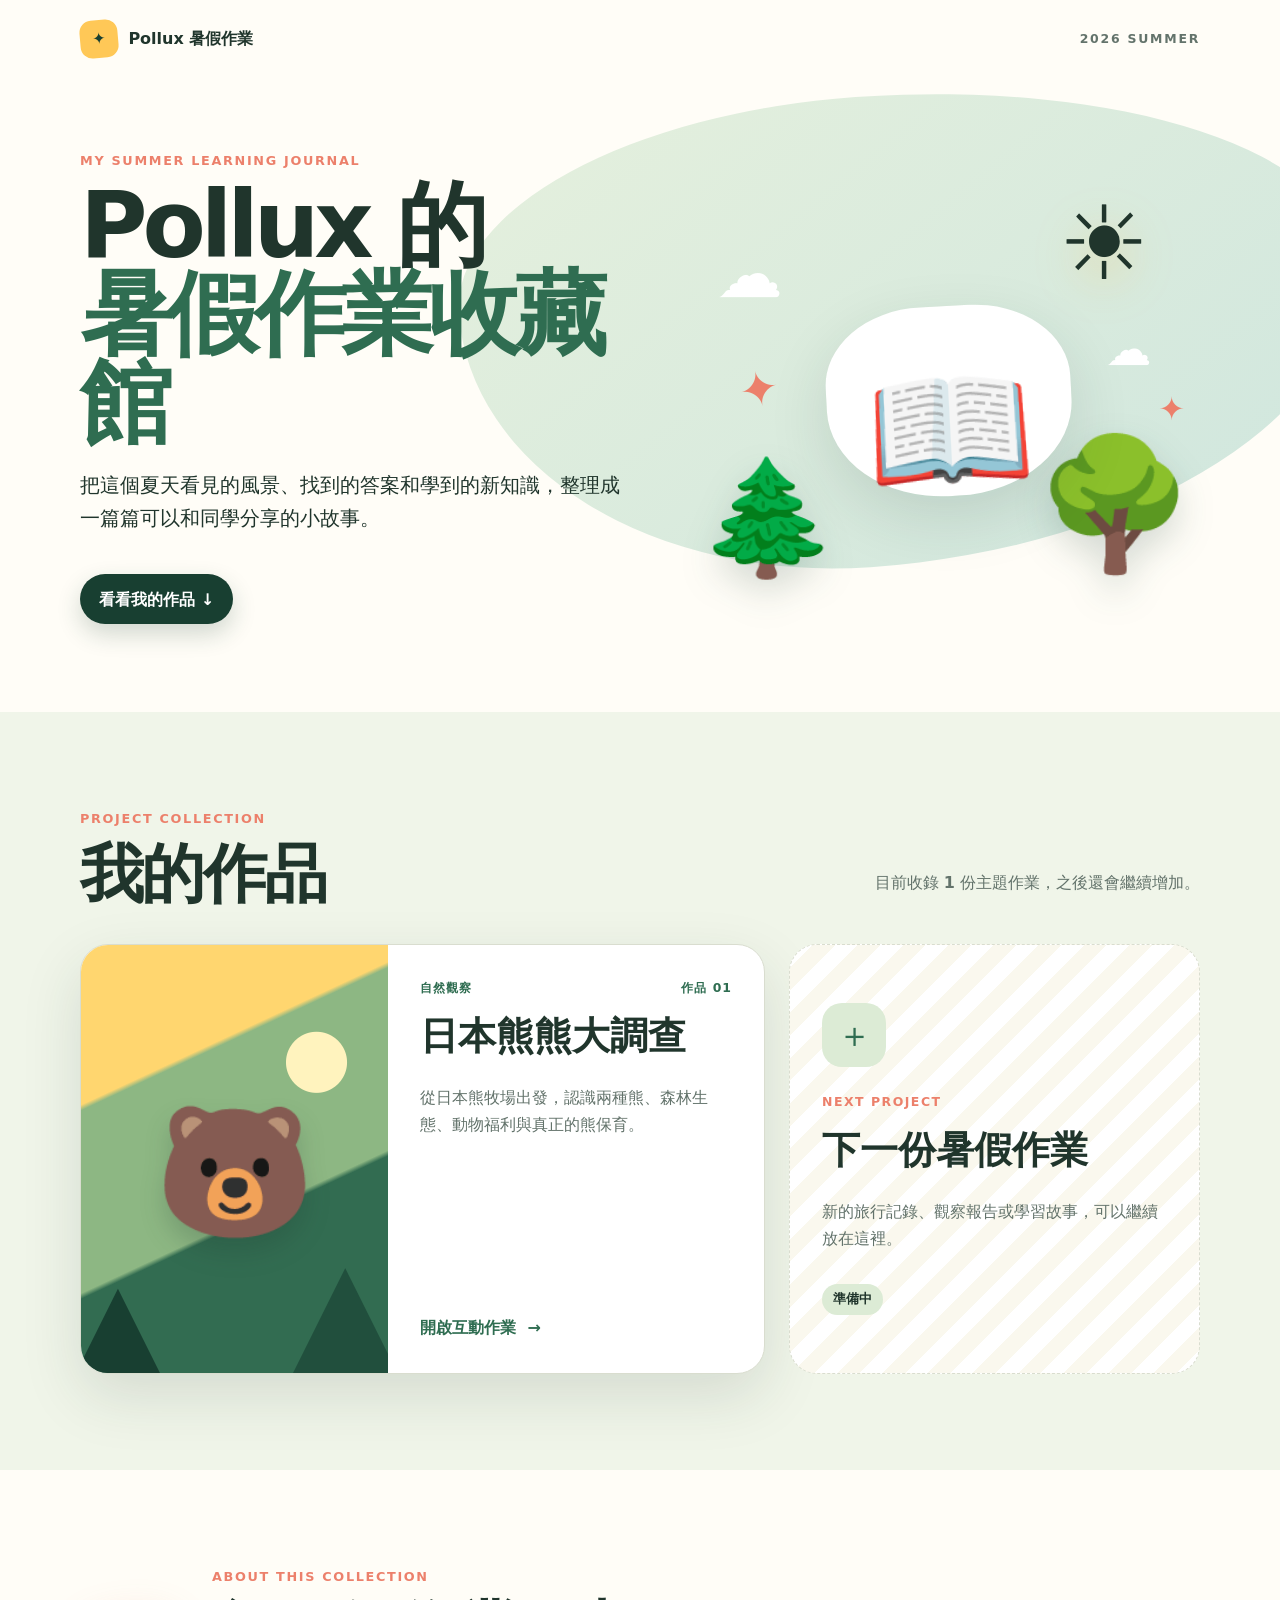
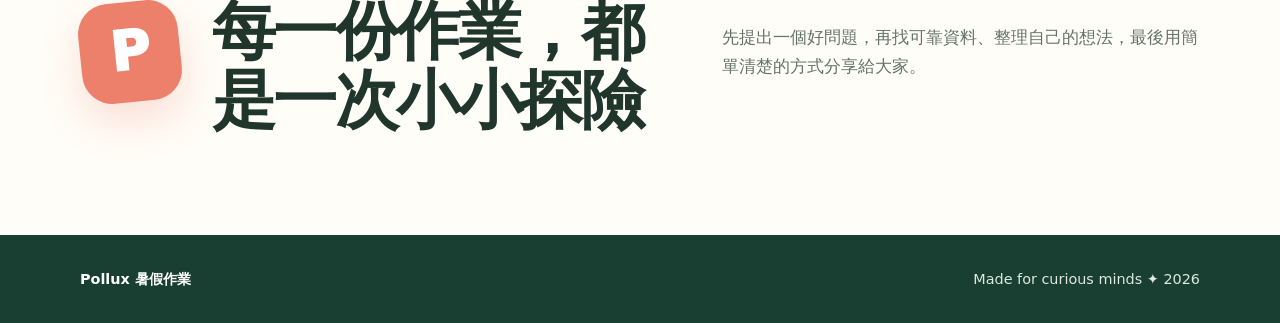
==== index.html @ 6d0c936e "Create Pollux summer homework homepage" ====
<!doctype html>
<html lang="zh-Hant">
<head>
  <meta charset="utf-8">
  <meta name="viewport" content="width=device-width, initial-scale=1">
  <meta name="description" content="Pollux 的暑假作業收藏館，整理旅行、自然觀察與學習成果。">
  <title>Pollux 暑假作業</title>
  <link rel="stylesheet" href="home.css">
</head>
<body>
  <a class="skip-link" href="#works">跳到作品列表</a>
  <header class="site-header">
    <a class="logo" href="index.html" aria-label="Pollux 暑假作業主頁">
      <span class="logo-star" aria-hidden="true">✦</span>
      <span>Pollux 暑假作業</span>
    </a>
    <span class="school-year">2026 SUMMER</span>
  </header>

  <main>
    <section class="hero" aria-labelledby="page-title">
      <div class="hero-copy">
        <p class="eyebrow">MY SUMMER LEARNING JOURNAL</p>
        <h1 id="page-title">Pollux 的<br><span>暑假作業收藏館</span></h1>
        <p class="intro">把這個夏天看見的風景、找到的答案和學到的新知識，整理成一篇篇可以和同學分享的小故事。</p>
        <a class="primary-button" href="#works">看看我的作品 ↓</a>
      </div>
      <div class="summer-scene" role="img" aria-label="書本、星星、森林和太陽組成的暑假學習插畫">
        <span class="scene-sun" aria-hidden="true">☀️</span>
        <span class="scene-cloud cloud-a" aria-hidden="true">☁️</span>
        <span class="scene-cloud cloud-b" aria-hidden="true">☁️</span>
        <span class="scene-tree tree-a" aria-hidden="true">🌲</span>
        <span class="scene-tree tree-b" aria-hidden="true">🌳</span>
        <div class="book" aria-hidden="true"><span>📖</span></div>
        <span class="spark spark-a" aria-hidden="true">✦</span>
        <span class="spark spark-b" aria-hidden="true">✦</span>
      </div>
    </section>

    <section class="works" id="works" aria-labelledby="works-title">
      <div class="section-heading">
        <div>
          <p class="eyebrow">PROJECT COLLECTION</p>
          <h2 id="works-title">我的作品</h2>
        </div>
        <p>目前收錄 <strong>1</strong> 份主題作業，之後還會繼續增加。</p>
      </div>

      <div class="project-grid">
        <a class="project-card bear-card" href="bear-farm.html">
          <div class="card-visual" aria-hidden="true">
            <span class="mini-sun">●</span><span class="mini-tree one">▲</span><span class="mini-tree two">▲</span><span class="mini-bear">🐻</span>
          </div>
          <div class="card-content">
            <div class="card-meta"><span>自然觀察</span><span>作品 01</span></div>
            <h3>日本熊熊大調查</h3>
            <p>從日本熊牧場出發，認識兩種熊、森林生態、動物福利與真正的熊保育。</p>
            <span class="card-link">開啟互動作業 <b aria-hidden="true">→</b></span>
          </div>
        </a>

        <article class="project-card coming-card" aria-label="下一份暑假作業，準備中">
          <div class="coming-icon" aria-hidden="true">＋</div>
          <p class="coming-label">NEXT PROJECT</p>
          <h3>下一份暑假作業</h3>
          <p>新的旅行記錄、觀察報告或學習故事，可以繼續放在這裡。</p>
          <span class="status">準備中</span>
        </article>
      </div>
    </section>

    <section class="about" aria-labelledby="about-title">
      <div class="about-mark" aria-hidden="true">P</div>
      <div><p class="eyebrow">ABOUT THIS COLLECTION</p><h2 id="about-title">每一份作業，都是一次小小探險</h2></div>
      <p>先提出一個好問題，再找可靠資料、整理自己的想法，最後用簡單清楚的方式分享給大家。</p>
    </section>
  </main>

  <footer><span>Pollux 暑假作業</span><span>Made for curious minds ✦ 2026</span></footer>
</body>
</html>
---- home.css ----
:root{
  --ink:#20352c;--muted:#63736b;--paper:#fffdf7;--white:#fff;
  --green:#2f6d51;--deep:#183f31;--mint:#dcebd5;--sun:#ffc857;
  --coral:#ec806b;--sky:#dff3f5;--line:#d9ddcf;
  --shadow:0 22px 60px rgba(32,53,44,.13);--radius:28px;--max:1120px;
}
*{box-sizing:border-box}html{scroll-behavior:smooth}body{margin:0;color:var(--ink);background:var(--paper);font-family:ui-rounded,"PingFang TC","Noto Sans TC","Microsoft JhengHei",system-ui,sans-serif;line-height:1.7}a{color:inherit}:focus-visible{outline:4px solid var(--sun);outline-offset:4px;border-radius:8px}.skip-link{position:fixed;top:-5rem;left:1rem;z-index:20;padding:.7rem 1rem;color:#fff;background:var(--deep);border-radius:10px}.skip-link:focus{top:1rem}
.site-header{width:min(var(--max),calc(100% - 2rem));min-height:78px;margin:auto;display:flex;align-items:center;justify-content:space-between;gap:1rem}.logo{display:flex;align-items:center;gap:.65rem;font-weight:900;text-decoration:none}.logo-star{display:grid;place-items:center;width:38px;height:38px;color:var(--deep);background:var(--sun);border-radius:12px;transform:rotate(-5deg)}.school-year{color:var(--muted);font-size:.78rem;font-weight:850;letter-spacing:.14em}
.hero{position:relative;width:min(var(--max),calc(100% - 2rem));min-height:630px;margin:auto;display:grid;grid-template-columns:1.05fr .95fr;gap:4rem;align-items:center;padding:4.5rem 0 5.5rem}.hero:before{content:"";position:absolute;inset:1rem -12vw auto 34%;height:470px;z-index:-1;background:linear-gradient(145deg,#e5f0dd,#cfe6de);border-radius:46% 54% 56% 44% / 40% 42% 58% 60%;transform:rotate(-4deg)}.eyebrow{margin:0 0 .6rem;color:var(--coral);font-size:.8rem;font-weight:900;letter-spacing:.13em}.hero h1{margin:.25rem 0 1.4rem;font-size:clamp(3.3rem,7.2vw,6.6rem);line-height:.96;letter-spacing:-.055em}.hero h1 span{display:block;color:var(--green)}.intro{max-width:35rem;font-size:1.22rem}.primary-button{display:inline-flex;min-height:50px;align-items:center;margin-top:1.2rem;padding:.7rem 1.2rem;color:#fff;background:var(--deep);border-radius:999px;font-weight:850;text-decoration:none;box-shadow:0 10px 24px rgba(24,63,49,.2)}
.summer-scene{position:relative;min-height:470px}.scene-sun{position:absolute;right:10%;top:1%;font-size:6.4rem;filter:drop-shadow(0 14px 20px rgba(255,184,52,.28))}.scene-cloud{position:absolute;color:#fff;font-size:5.2rem;filter:grayscale(1) brightness(3)}.cloud-a{left:2%;top:11%;transform:scale(.8)}.cloud-b{right:6%;top:27%;transform:scale(.55)}.scene-tree{position:absolute;bottom:2%;font-size:7rem;filter:drop-shadow(0 16px 18px rgba(24,63,49,.18))}.tree-a{left:0}.tree-b{right:1%;font-size:8rem}.book{position:absolute;left:50%;top:53%;width:245px;height:190px;display:grid;place-items:center;border-radius:40% 40% 48% 48%;background:var(--white);border:9px solid rgba(255,255,255,.65);box-shadow:var(--shadow);transform:translate(-50%,-50%) rotate(-3deg)}.book span{font-size:8.5rem}.spark{position:absolute;color:var(--coral);font-size:3rem}.spark-a{left:8%;top:42%;transform:rotate(-12deg)}.spark-b{right:3%;top:49%;font-size:2rem}
.works{padding:6rem max(1rem,calc((100% - var(--max))/2));background:#f0f5e9}.section-heading{display:flex;justify-content:space-between;gap:2rem;align-items:end;margin-bottom:2rem}.section-heading h2,.about h2{margin:.2rem 0;font-size:clamp(2.4rem,5vw,4.4rem);line-height:1.08;letter-spacing:-.04em}.section-heading>p{max-width:25rem;color:var(--muted)}.project-grid{display:grid;grid-template-columns:1.25fr .75fr;gap:1.5rem}.project-card{min-height:430px;border-radius:var(--radius);border:1px solid var(--line);overflow:hidden}.bear-card{display:grid;grid-template-columns:.9fr 1.1fr;background:#fff;text-decoration:none;box-shadow:var(--shadow);transition:transform .2s ease,box-shadow .2s ease}.bear-card:hover{transform:translateY(-6px);box-shadow:0 28px 70px rgba(32,53,44,.18)}.card-visual{position:relative;min-height:100%;overflow:hidden;background:linear-gradient(155deg,#ffd66f 0 28%,#8db783 29% 61%,#326c51 62%)}.mini-sun{position:absolute;right:12%;top:10%;color:#fff3be;font-size:5rem}.mini-tree{position:absolute;bottom:0;color:var(--deep);font-size:8rem;line-height:.72}.mini-tree.one{left:-4%}.mini-tree.two{right:-6%;font-size:10rem;color:#214f3d}.mini-bear{position:absolute;left:50%;top:53%;font-size:8rem;transform:translate(-50%,-50%);filter:drop-shadow(0 15px 12px rgba(32,53,44,.2))}.card-content{display:flex;flex-direction:column;padding:2rem}.card-meta{display:flex;justify-content:space-between;gap:1rem;color:var(--green);font-size:.78rem;font-weight:900;letter-spacing:.08em}.card-content h3,.coming-card h3{margin:1rem 0 .6rem;font-size:clamp(1.8rem,3vw,2.6rem);line-height:1.15}.card-content p,.coming-card p{color:var(--muted)}.card-link{margin-top:auto;font-weight:900;color:var(--green)}.card-link b{display:inline-block;margin-left:.35rem;transition:transform .2s}.bear-card:hover .card-link b{transform:translateX(6px)}.coming-card{display:flex;flex-direction:column;align-items:flex-start;justify-content:center;padding:2rem;background:repeating-linear-gradient(135deg,#fff 0,#fff 16px,#faf8ee 16px,#faf8ee 32px);border-style:dashed}.coming-icon{display:grid;place-items:center;width:64px;height:64px;border-radius:20px;color:var(--green);background:var(--mint);font-size:2.2rem}.coming-label{margin:1.5rem 0 0!important;color:var(--coral)!important;font-size:.78rem;font-weight:900;letter-spacing:.12em}.status{margin-top:1rem;padding:.25rem .7rem;border-radius:999px;background:var(--mint);font-size:.82rem;font-weight:850}
.about{width:min(var(--max),calc(100% - 2rem));margin:auto;padding:6rem 0;display:grid;grid-template-columns:auto 1fr 1fr;gap:2rem;align-items:center}.about-mark{display:grid;place-items:center;width:100px;height:100px;color:#fff;background:var(--coral);border-radius:30px;font-size:3.4rem;font-weight:950;transform:rotate(-6deg);box-shadow:0 18px 40px rgba(236,128,107,.24)}.about>p{color:var(--muted);font-size:1.08rem}footer{display:flex;justify-content:space-between;gap:1rem;padding:2rem max(1rem,calc((100% - var(--max))/2));color:#dce8e0;background:var(--deep);font-size:.9rem}footer span:first-child{font-weight:900;color:#fff}
@media(max-width:820px){.hero{grid-template-columns:1fr;padding-top:3rem;gap:1rem}.hero:before{inset:auto -20% 0 10%;height:420px}.summer-scene{min-height:400px}.project-grid{grid-template-columns:1fr}.bear-card{grid-template-columns:.85fr 1.15fr}.about{grid-template-columns:auto 1fr}.about>p{grid-column:1/-1}.section-heading{align-items:start}}
@media(max-width:560px){.site-header{min-height:68px}.school-year{display:none}.hero{min-height:auto}.hero h1{font-size:3.45rem}.summer-scene{min-height:330px}.book{width:190px;height:145px}.book span{font-size:6rem}.scene-tree{font-size:5rem}.tree-b{font-size:6rem}.scene-sun{font-size:4.7rem}.works{padding-block:4.5rem}.section-heading{display:block}.project-grid{grid-template-columns:1fr}.bear-card{display:block}.card-visual{min-height:280px}.project-card{min-height:auto}.card-content,.coming-card{padding:1.5rem}.coming-card{min-height:330px}.about{grid-template-columns:1fr;padding:4.5rem 0}.about-mark{width:74px;height:74px;border-radius:22px;font-size:2.6rem}footer{display:block}footer span{display:block;margin:.25rem 0}}
@media(prefers-reduced-motion:reduce){html{scroll-behavior:auto}*{transition-duration:.01ms!important}}
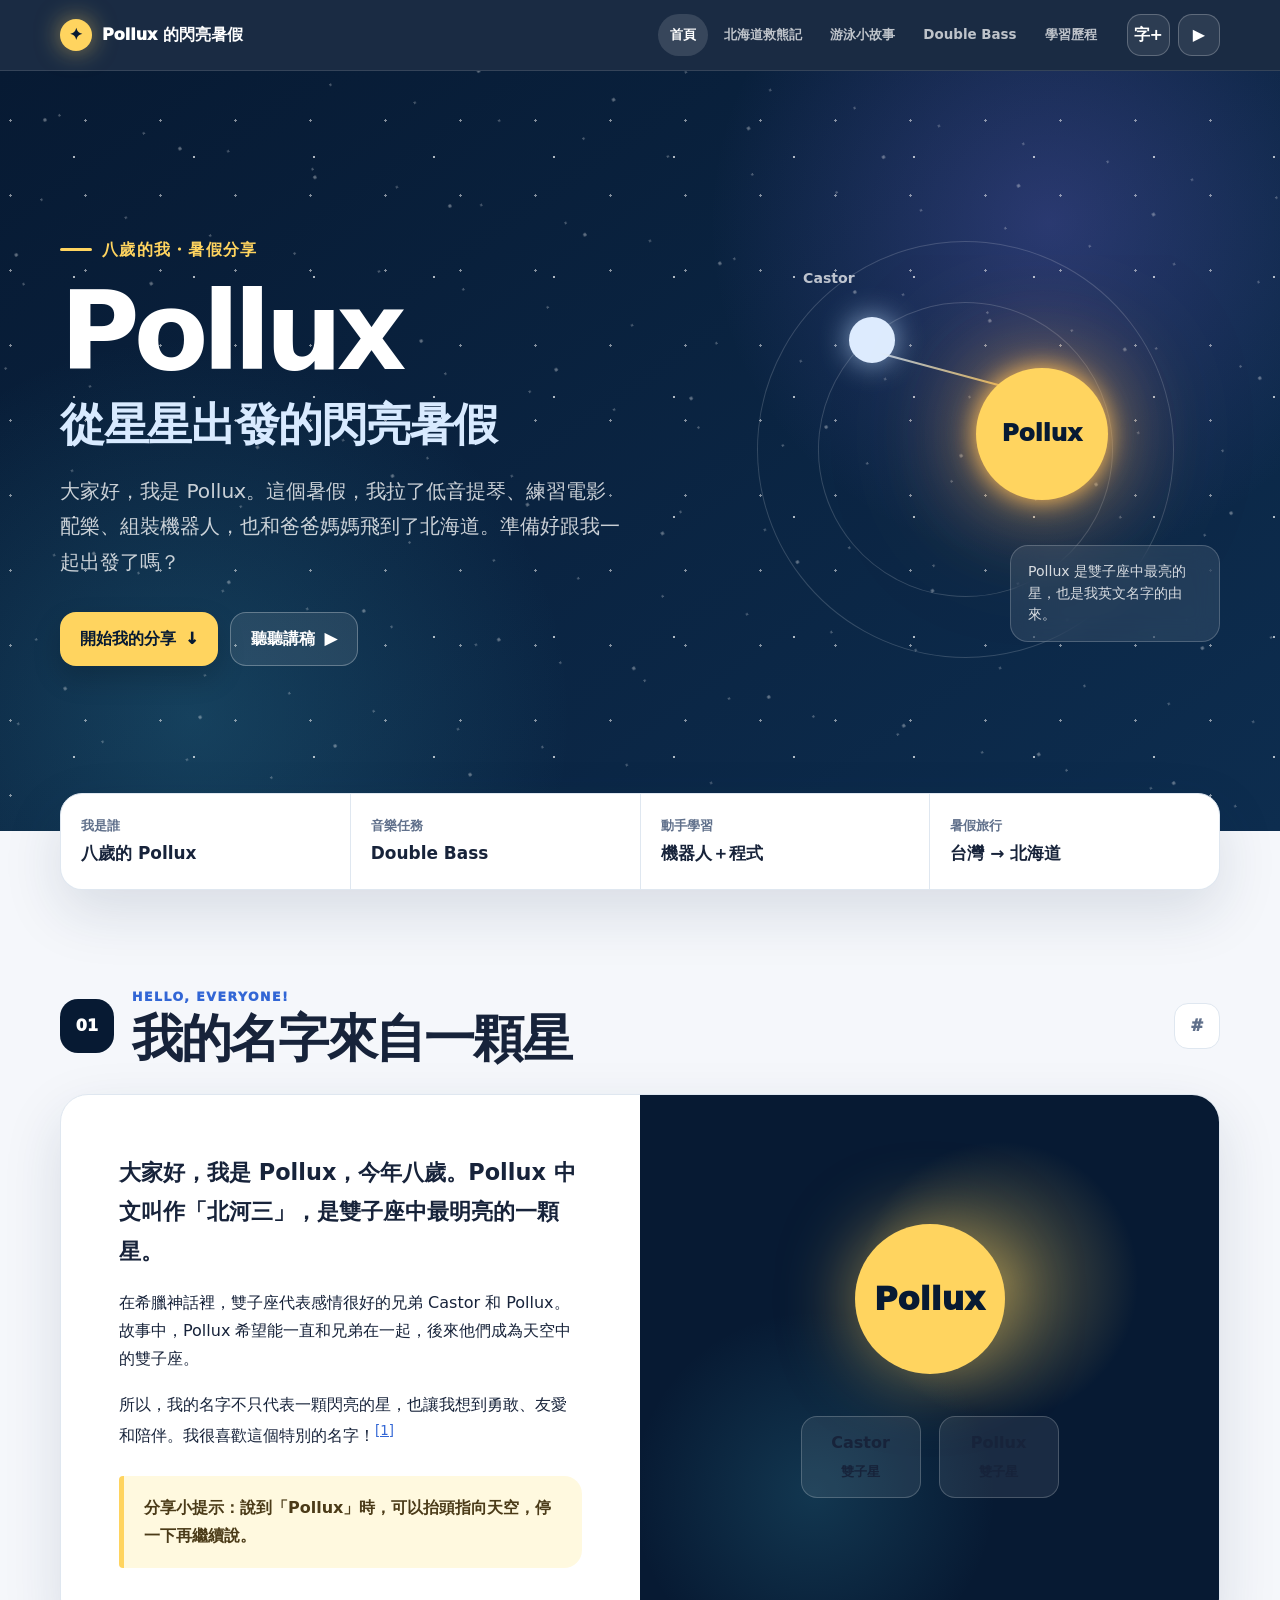
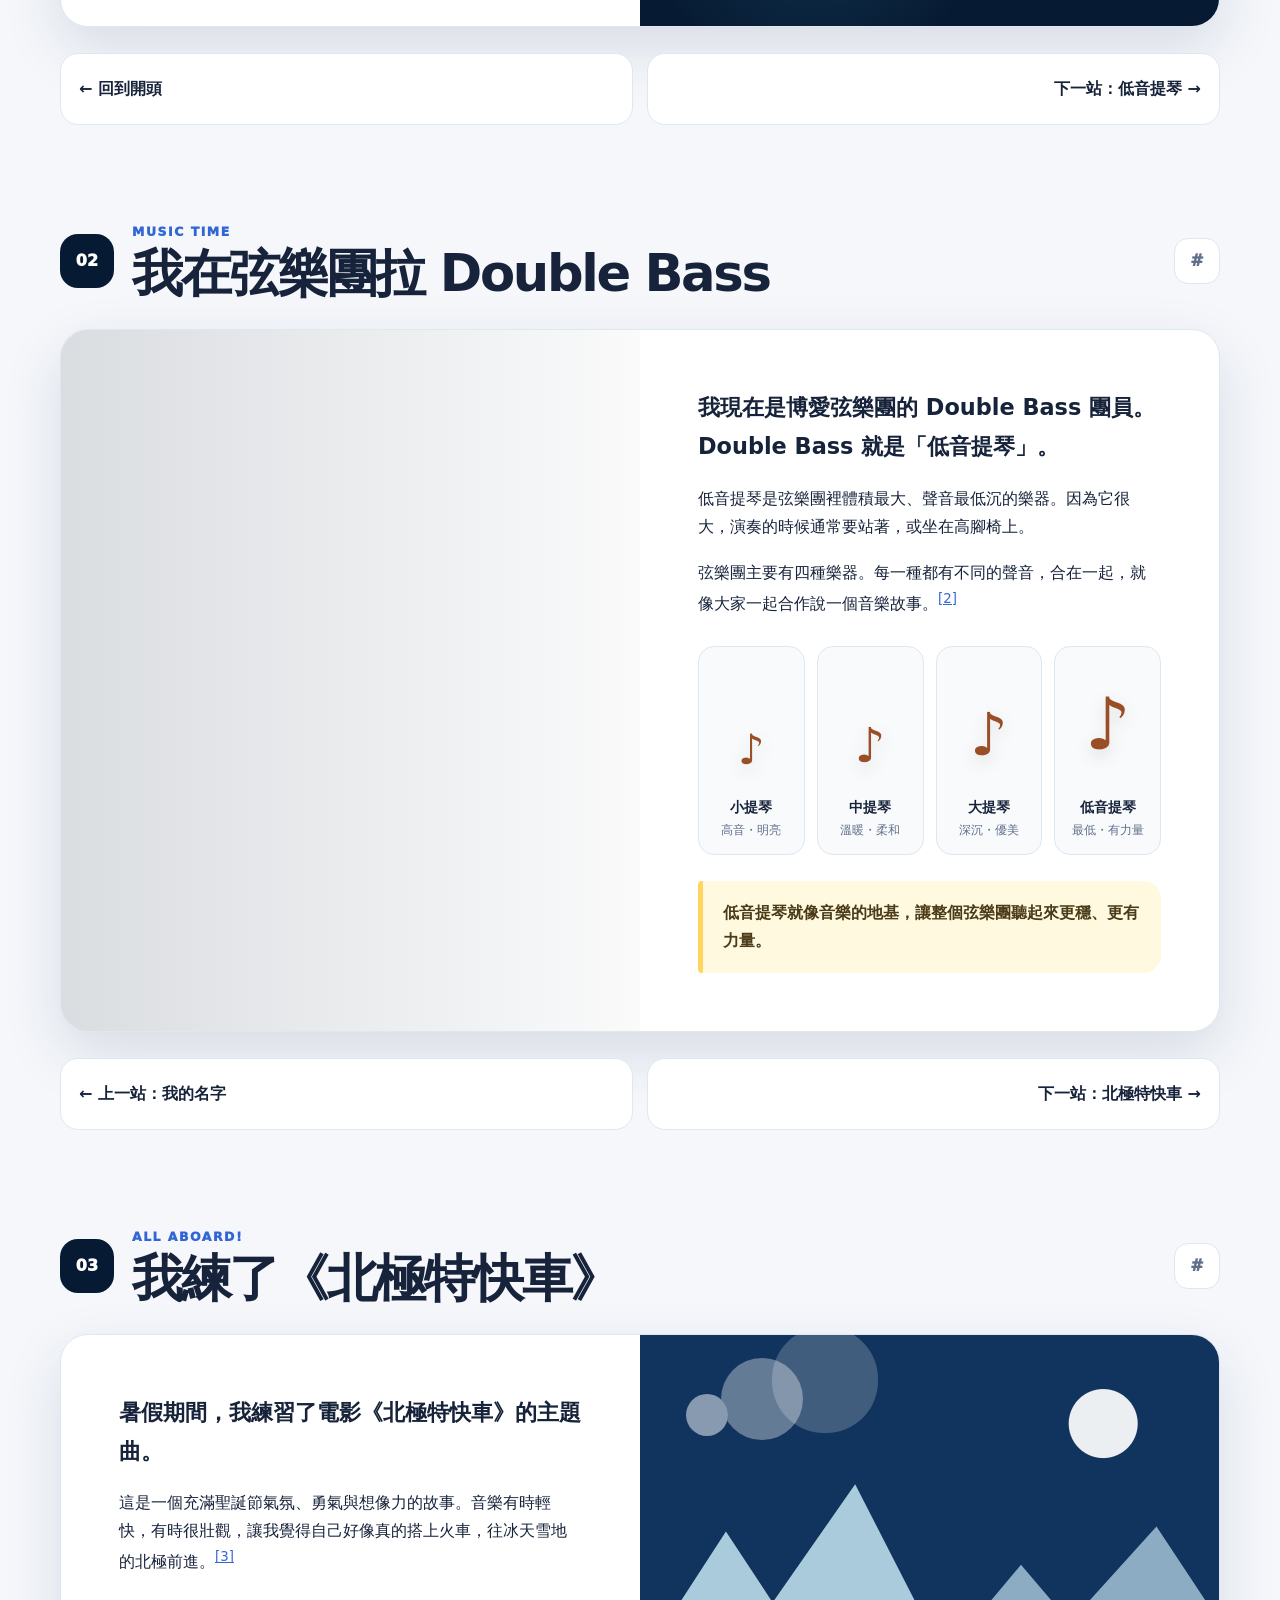
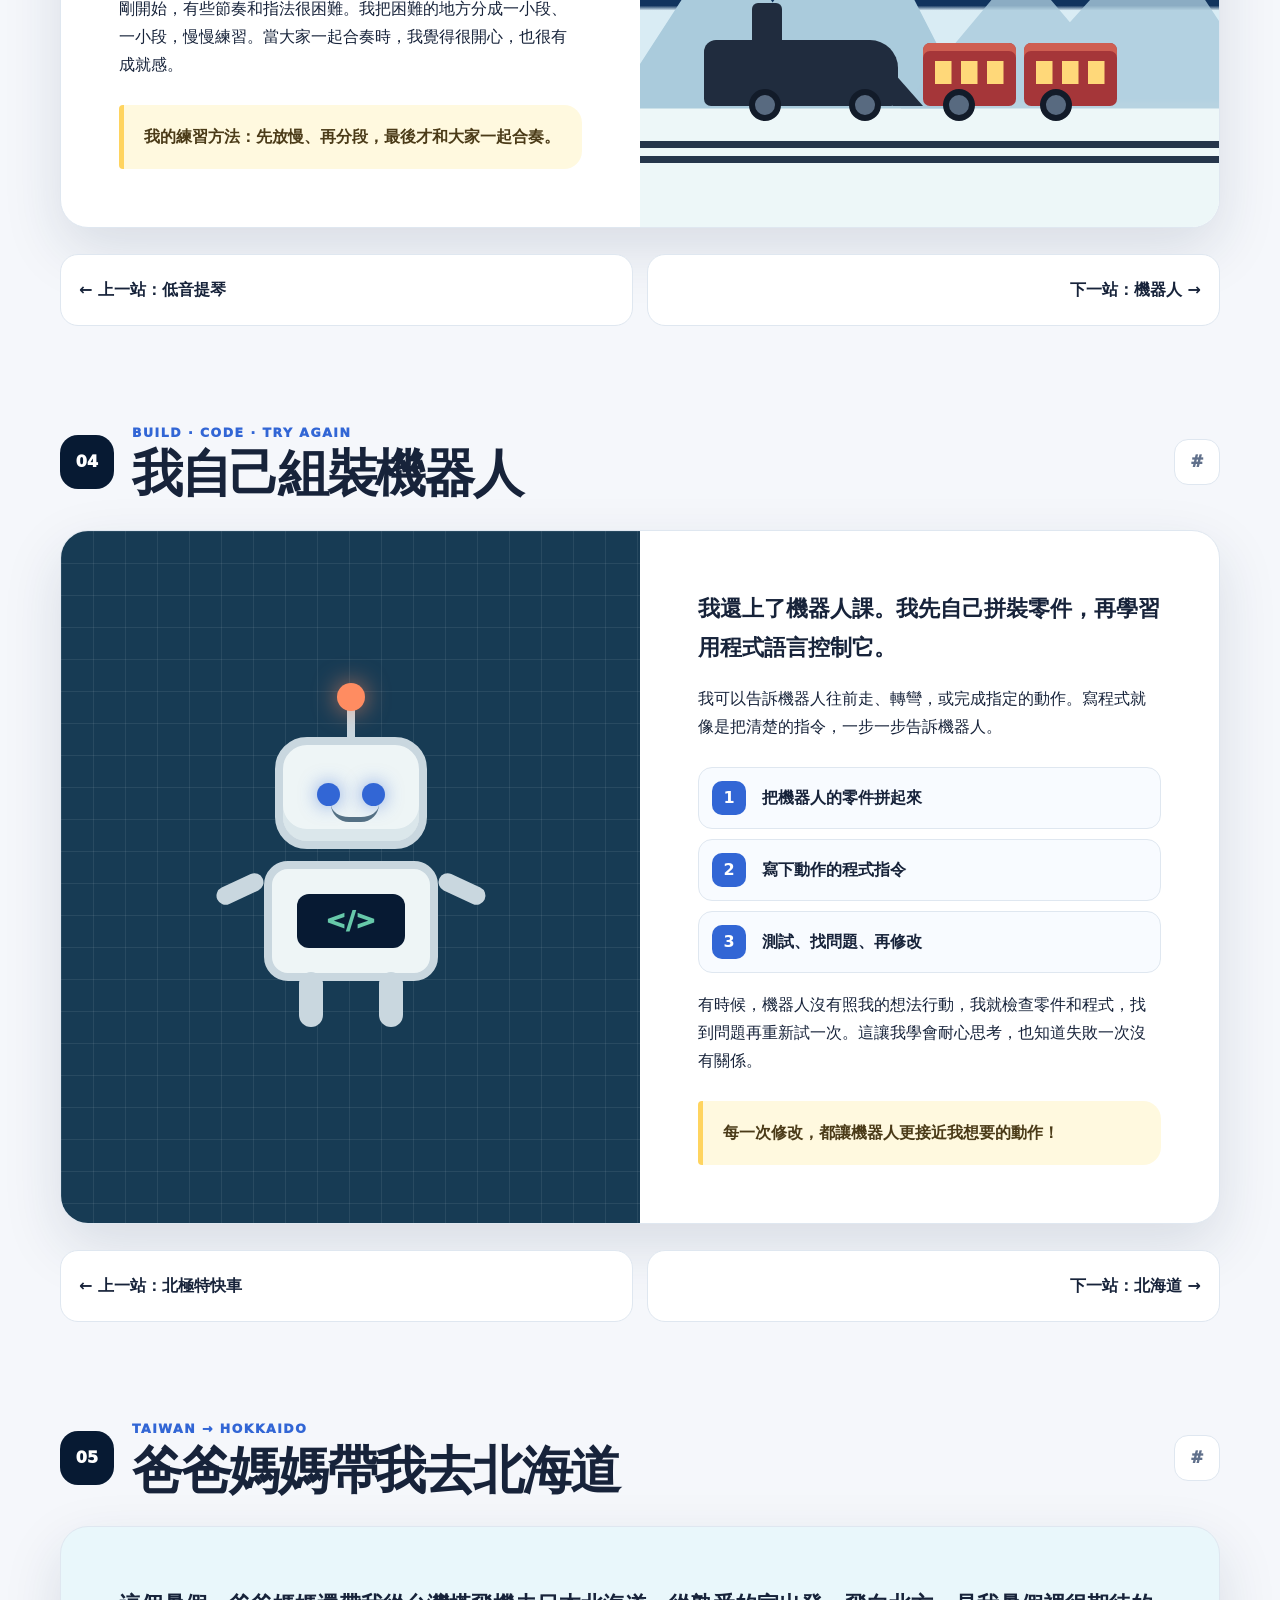
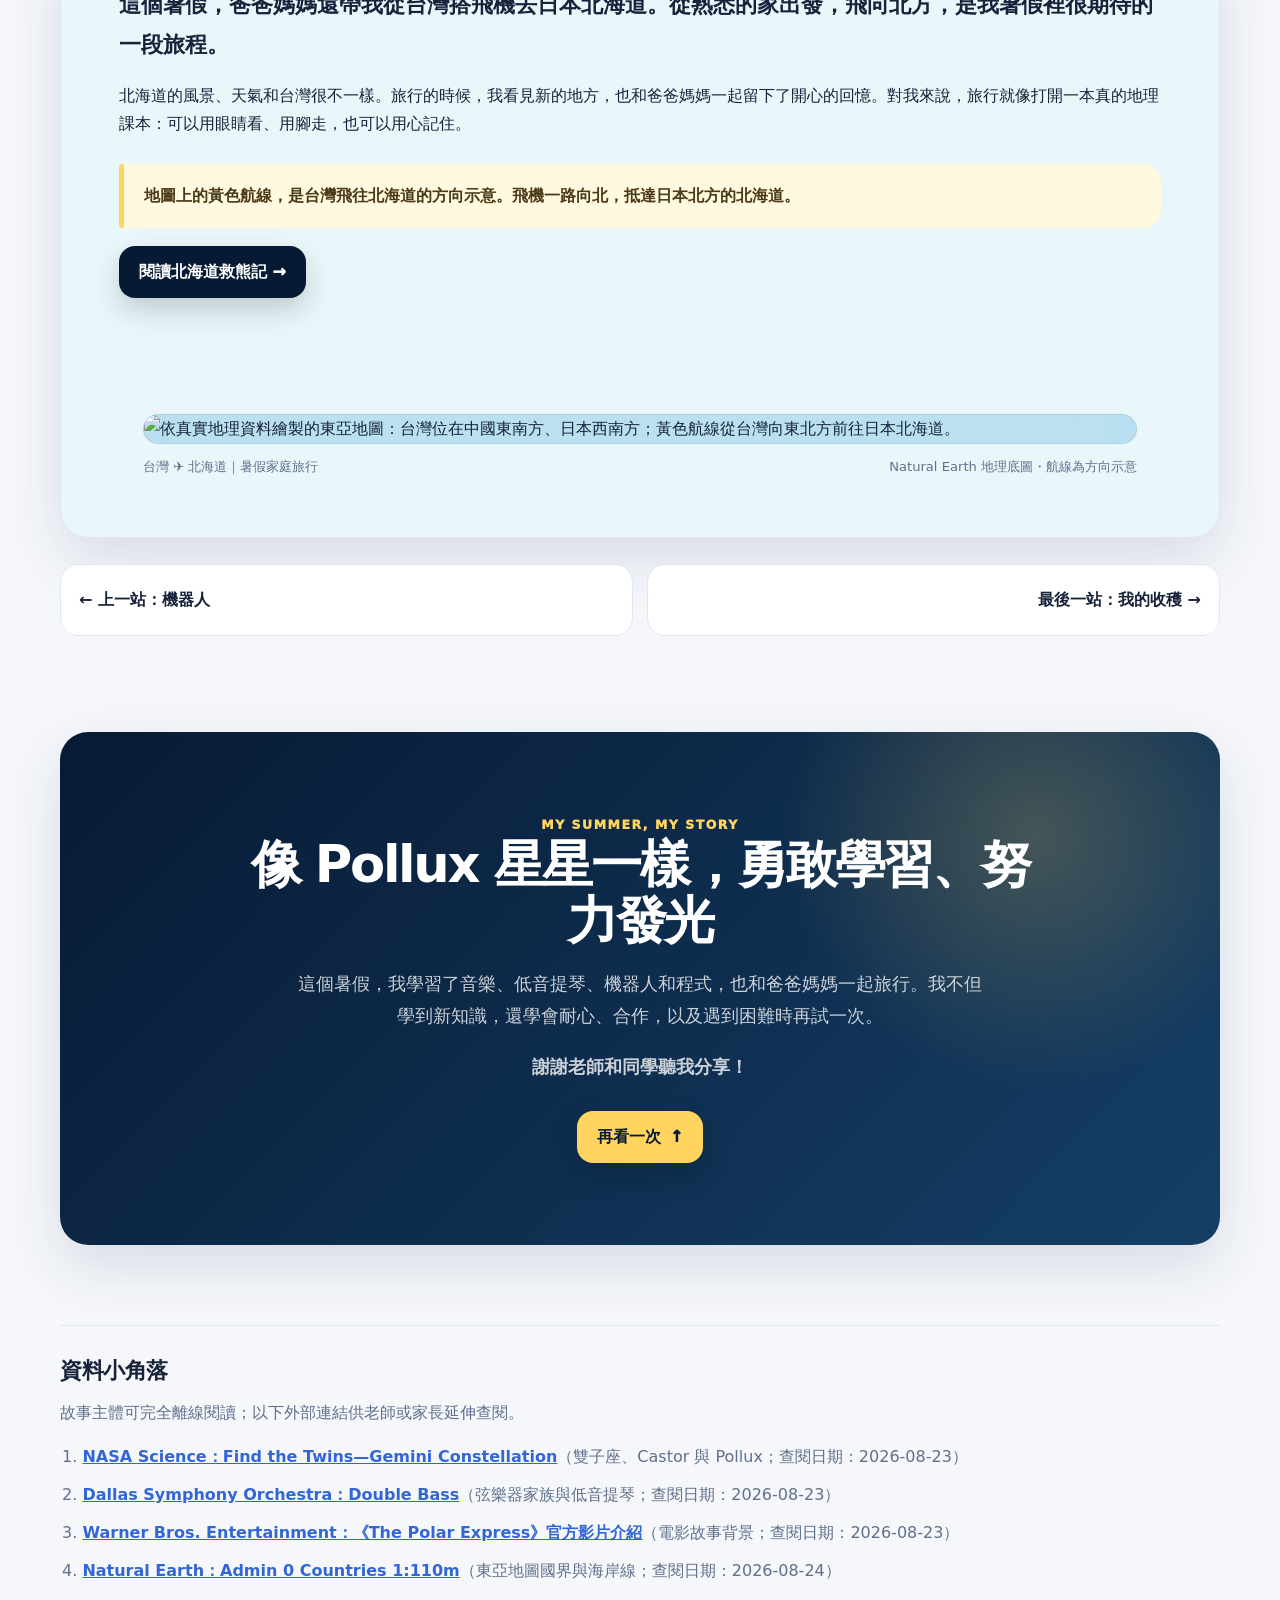
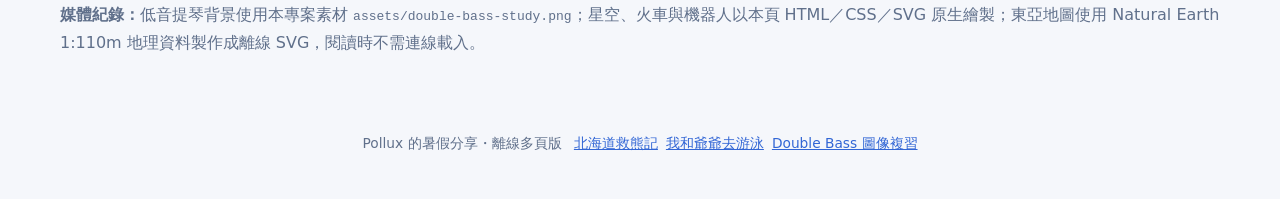
==== commit facf64c8: "Publish Pollux multi-page summer project" ====
--- a/index.html
+++ b/index.html
@@ -3,79 +3,1201 @@
 <head>
   <meta charset="utf-8">
   <meta name="viewport" content="width=device-width, initial-scale=1">
-  <meta name="description" content="Pollux 的暑假作業收藏館，整理旅行、自然觀察與學習成果。">
-  <title>Pollux 暑假作業</title>
-  <link rel="stylesheet" href="home.css">
+  <meta name="theme-color" content="#071a33">
+  <meta name="description" content="八歲的 Pollux 分享英文名字、低音提琴、北極特快車、機器人與北海道旅行的暑假故事。">
+  <title>Pollux 的閃亮暑假｜自我介紹與暑假作業</title>
+  <style>
+    :root {
+      color-scheme: light;
+      --night: #071a33;
+      --night-2: #0d2d4f;
+      --ink: #17233a;
+      --muted: #60708b;
+      --paper: #f5f7fb;
+      --surface: #ffffff;
+      --line: #dfe7f0;
+      --star: #ffd45f;
+      --orange: #ff8c61;
+      --sky: #45b9d3;
+      --blue: #3266d5;
+      --mint: #67c9aa;
+      --violet: #7d70e8;
+      --shadow: 0 22px 58px rgba(21, 43, 76, .13);
+      --radius: 28px;
+      --page: min(1160px, calc(100% - 36px));
+    }
+
+    * { box-sizing: border-box; }
+    html { scroll-behavior: smooth; }
+    body {
+      margin: 0;
+      font-family: ui-rounded, "SF Pro Rounded", "PingFang TC", "Noto Sans TC", system-ui, sans-serif;
+      color: var(--ink);
+      background: var(--paper);
+      line-height: 1.75;
+    }
+    body.presentation-mode { font-size: 1.12rem; }
+    img, svg { display: block; max-width: 100%; }
+    button, a { font: inherit; }
+    button { cursor: pointer; }
+    a { color: var(--blue); }
+    :focus-visible { outline: 4px solid var(--star); outline-offset: 4px; }
+
+    .skip-link {
+      position: fixed;
+      left: 16px;
+      top: -80px;
+      z-index: 100;
+      padding: 12px 18px;
+      border-radius: 14px;
+      background: #fff;
+      color: var(--ink);
+      font-weight: 900;
+      transition: top .2s ease;
+    }
+    .skip-link:focus { top: 16px; }
+
+    .progress {
+      position: fixed;
+      inset: 0 auto auto 0;
+      z-index: 90;
+      width: 0;
+      height: 5px;
+      background: linear-gradient(90deg, var(--star), var(--orange), var(--sky));
+    }
+
+    .site-header {
+      position: sticky;
+      top: 0;
+      z-index: 80;
+      background: rgba(7, 26, 51, .92);
+      backdrop-filter: blur(16px);
+      border-bottom: 1px solid rgba(255,255,255,.12);
+    }
+    .header-inner {
+      width: var(--page);
+      min-height: 70px;
+      margin: auto;
+      display: flex;
+      align-items: center;
+      gap: 18px;
+    }
+    .brand {
+      display: inline-flex;
+      align-items: center;
+      gap: 10px;
+      color: #fff;
+      font-weight: 950;
+      text-decoration: none;
+      white-space: nowrap;
+    }
+    .brand-star {
+      width: 32px;
+      aspect-ratio: 1;
+      display: grid;
+      place-items: center;
+      border-radius: 50%;
+      color: var(--night);
+      background: var(--star);
+      box-shadow: 0 0 24px rgba(255, 212, 95, .55);
+    }
+    .primary-nav {
+      display: flex;
+      gap: 4px;
+      margin-left: auto;
+      overflow-x: auto;
+      scrollbar-width: none;
+    }
+    .primary-nav a {
+      padding: 9px 12px;
+      border-radius: 999px;
+      color: rgba(255,255,255,.72);
+      font-size: .84rem;
+      font-weight: 850;
+      text-decoration: none;
+      white-space: nowrap;
+    }
+    .primary-nav a:hover,
+    .primary-nav a[aria-current="page"] {
+      color: #fff;
+      background: rgba(255,255,255,.13);
+    }
+    .header-tools { display: flex; gap: 8px; }
+    .icon-button {
+      min-width: 42px;
+      min-height: 42px;
+      border: 1px solid rgba(255,255,255,.24);
+      border-radius: 14px;
+      background: rgba(255,255,255,.08);
+      color: #fff;
+      font-weight: 900;
+    }
+
+    .hero {
+      position: relative;
+      min-height: 760px;
+      display: grid;
+      align-items: center;
+      overflow: hidden;
+      color: #fff;
+      background:
+        radial-gradient(circle at 82% 20%, rgba(125,112,232,.28), transparent 28%),
+        radial-gradient(circle at 15% 85%, rgba(69,185,211,.2), transparent 30%),
+        linear-gradient(145deg, var(--night), var(--night-2));
+    }
+    .hero::before,
+    .hero::after {
+      content: "";
+      position: absolute;
+      inset: 0;
+      pointer-events: none;
+      opacity: .68;
+      background-image:
+        radial-gradient(circle, #fff 0 1.3px, transparent 1.5px),
+        radial-gradient(circle, rgba(255,255,255,.74) 0 1px, transparent 1.2px);
+      background-size: 120px 120px, 75px 75px;
+      background-position: 14px 26px, 48px 12px;
+    }
+    .hero::after {
+      opacity: .35;
+      transform: rotate(12deg) scale(1.15);
+    }
+    .hero-inner {
+      position: relative;
+      z-index: 2;
+      width: var(--page);
+      margin: auto;
+      display: grid;
+      grid-template-columns: 1.05fr .95fr;
+      gap: clamp(36px, 7vw, 90px);
+      align-items: center;
+      padding: 92px 0 96px;
+    }
+    .eyebrow {
+      display: inline-flex;
+      align-items: center;
+      gap: 10px;
+      margin: 0 0 18px;
+      color: var(--star);
+      font-weight: 950;
+      letter-spacing: .08em;
+    }
+    .eyebrow::before {
+      content: "";
+      width: 32px;
+      height: 3px;
+      border-radius: 99px;
+      background: currentColor;
+    }
+    h1, h2, h3, p { overflow-wrap: anywhere; }
+    h1 {
+      margin: 0;
+      font-size: clamp(3.4rem, 8.5vw, 7.8rem);
+      line-height: .92;
+      letter-spacing: -.055em;
+    }
+    h1 span {
+      display: block;
+      margin-top: 18px;
+      font-size: clamp(1.65rem, 3.5vw, 3.2rem);
+      line-height: 1.12;
+      letter-spacing: -.03em;
+      color: #d8eaff;
+    }
+    .hero-copy {
+      max-width: 620px;
+      margin: 24px 0 0;
+      color: rgba(255,255,255,.78);
+      font-size: clamp(1.04rem, 2vw, 1.26rem);
+    }
+    .hero-actions {
+      display: flex;
+      flex-wrap: wrap;
+      gap: 12px;
+      margin-top: 32px;
+    }
+    .button {
+      display: inline-flex;
+      align-items: center;
+      justify-content: center;
+      gap: 9px;
+      min-height: 50px;
+      padding: 12px 20px;
+      border: 0;
+      border-radius: 16px;
+      background: var(--star);
+      color: var(--night);
+      font-weight: 950;
+      text-decoration: none;
+      box-shadow: 0 12px 28px rgba(0,0,0,.18);
+    }
+    .button.secondary {
+      border: 1px solid rgba(255,255,255,.28);
+      background: rgba(255,255,255,.09);
+      color: #fff;
+      box-shadow: none;
+    }
+    .button.dark { background: var(--night); color: #fff; }
+
+    .constellation {
+      position: relative;
+      width: min(520px, 100%);
+      aspect-ratio: 1;
+      margin: auto;
+    }
+    .orbit {
+      position: absolute;
+      inset: 9%;
+      border: 1px solid rgba(255,255,255,.17);
+      border-radius: 50%;
+      transform: rotate(-16deg);
+    }
+    .orbit:nth-child(2) { inset: 21%; transform: rotate(28deg); }
+    .pollux-star {
+      position: absolute;
+      left: 52%;
+      top: 34%;
+      width: 26%;
+      aspect-ratio: 1;
+      display: grid;
+      place-items: center;
+      border-radius: 50%;
+      color: var(--night);
+      background: var(--star);
+      box-shadow: 0 0 24px #ffbd57, 0 0 88px rgba(255,181,81,.72), 0 0 160px rgba(255,141,97,.25);
+      font-size: clamp(1rem, 2.4vw, 1.45rem);
+      font-weight: 1000;
+      animation: breathe 3.6s ease-in-out infinite;
+    }
+    .castor-star {
+      position: absolute;
+      left: 27%;
+      top: 24%;
+      width: 9%;
+      aspect-ratio: 1;
+      display: grid;
+      place-items: center;
+      border-radius: 50%;
+      background: #ddecff;
+      box-shadow: 0 0 30px rgba(190,222,255,.75);
+    }
+    .castor-label {
+      position: absolute;
+      left: 18%;
+      top: 14%;
+      color: rgba(255,255,255,.72);
+      font-size: .88rem;
+      font-weight: 800;
+    }
+    .star-line {
+      position: absolute;
+      left: 33%;
+      top: 31%;
+      width: 27%;
+      height: 2px;
+      background: linear-gradient(90deg, rgba(221,236,255,.75), rgba(255,212,95,.8));
+      transform: rotate(15deg);
+      transform-origin: left center;
+    }
+    .float-note {
+      position: absolute;
+      right: 0;
+      bottom: 12%;
+      max-width: 210px;
+      padding: 15px 17px;
+      border: 1px solid rgba(255,255,255,.2);
+      border-radius: 18px;
+      background: rgba(255,255,255,.09);
+      backdrop-filter: blur(12px);
+      color: rgba(255,255,255,.82);
+      font-size: .88rem;
+      line-height: 1.55;
+    }
+    @keyframes breathe { 50% { transform: scale(1.045); } }
+
+    .story-shell {
+      width: var(--page);
+      margin: -38px auto 80px;
+      position: relative;
+      z-index: 3;
+    }
+    .orientation {
+      display: grid;
+      grid-template-columns: repeat(4, 1fr);
+      gap: 1px;
+      overflow: hidden;
+      border: 1px solid var(--line);
+      border-radius: 22px;
+      background: var(--line);
+      box-shadow: var(--shadow);
+    }
+    .orientation-item {
+      padding: 20px;
+      background: #fff;
+    }
+    .orientation-item small {
+      display: block;
+      color: var(--muted);
+      font-weight: 850;
+    }
+    .orientation-item strong {
+      display: block;
+      margin-top: 2px;
+      font-size: 1.06rem;
+    }
+
+    .chapter {
+      scroll-margin-top: 96px;
+      margin-top: 96px;
+    }
+    .chapter-heading {
+      display: grid;
+      grid-template-columns: auto 1fr auto;
+      gap: 18px;
+      align-items: center;
+      margin-bottom: 28px;
+    }
+    .chapter-number {
+      width: 54px;
+      aspect-ratio: 1;
+      display: grid;
+      place-items: center;
+      border-radius: 18px;
+      background: var(--night);
+      color: #fff;
+      font-weight: 1000;
+    }
+    .chapter-kicker {
+      display: block;
+      color: var(--blue);
+      font-size: .78rem;
+      font-weight: 950;
+      letter-spacing: .12em;
+      text-transform: uppercase;
+    }
+    h2 {
+      margin: 2px 0 0;
+      font-size: clamp(2rem, 4vw, 3.35rem);
+      line-height: 1.1;
+      letter-spacing: -.045em;
+    }
+    .permalink {
+      width: 46px;
+      height: 46px;
+      border: 1px solid var(--line);
+      border-radius: 14px;
+      background: #fff;
+      color: var(--muted);
+      font-weight: 950;
+    }
+    .story-card {
+      overflow: hidden;
+      border: 1px solid var(--line);
+      border-radius: var(--radius);
+      background: var(--surface);
+      box-shadow: var(--shadow);
+    }
+    .story-card.split {
+      display: grid;
+      grid-template-columns: 1fr 1fr;
+    }
+    .story-copy { padding: clamp(28px, 5vw, 58px); }
+    .story-copy .lead {
+      margin: 0;
+      font-size: clamp(1.15rem, 2.1vw, 1.4rem);
+      line-height: 1.75;
+      font-weight: 750;
+    }
+    .story-copy p { margin: 18px 0 0; }
+    .talk-line {
+      margin-top: 26px;
+      padding: 18px 20px;
+      border-left: 5px solid var(--star);
+      border-radius: 4px 18px 18px 4px;
+      background: #fff9df;
+      color: #4b3b18;
+      font-weight: 850;
+    }
+    .visual-panel {
+      min-height: 480px;
+      display: grid;
+      place-items: center;
+      position: relative;
+      overflow: hidden;
+      background: var(--night);
+      color: #fff;
+    }
+
+    .name-visual {
+      width: 100%;
+      height: 100%;
+      padding: 44px;
+      display: grid;
+      align-content: center;
+      background:
+        radial-gradient(circle at 62% 35%, rgba(255,212,95,.34), transparent 28%),
+        radial-gradient(circle at 30% 75%, rgba(69,185,211,.18), transparent 32%),
+        var(--night);
+    }
+    .name-visual .big-star {
+      width: 150px;
+      aspect-ratio: 1;
+      display: grid;
+      place-items: center;
+      margin: auto;
+      border-radius: 50%;
+      background: var(--star);
+      color: var(--night);
+      box-shadow: 0 0 72px rgba(255,212,95,.55);
+      font-size: 2rem;
+      font-weight: 1000;
+    }
+    .twins {
+      display: flex;
+      justify-content: center;
+      gap: 18px;
+      margin-top: 42px;
+    }
+    .twin {
+      min-width: 120px;
+      padding: 12px 14px;
+      border: 1px solid rgba(255,255,255,.2);
+      border-radius: 16px;
+      background: rgba(255,255,255,.08);
+      text-align: center;
+      font-weight: 900;
+    }
+
+    .bass-photo {
+      min-height: 500px;
+      background:
+        linear-gradient(90deg, rgba(7,26,51,.15), rgba(7,26,51,.02)),
+        url("assets/double-bass-study.png") 35% center / cover no-repeat;
+    }
+    .instrument-family {
+      display: grid;
+      grid-template-columns: repeat(4, 1fr);
+      gap: 12px;
+      margin-top: 28px;
+    }
+    .instrument {
+      min-height: 150px;
+      padding: 14px 8px;
+      display: grid;
+      align-content: end;
+      justify-items: center;
+      border: 1px solid var(--line);
+      border-radius: 16px;
+      background: #f8fafc;
+      text-align: center;
+    }
+    .instrument-icon {
+      display: grid;
+      place-items: center;
+      color: #9a4e27;
+      filter: drop-shadow(0 6px 8px rgba(59,34,20,.15));
+    }
+    .instrument:nth-child(1) .instrument-icon { font-size: 2.6rem; }
+    .instrument:nth-child(2) .instrument-icon { font-size: 3rem; }
+    .instrument:nth-child(3) .instrument-icon { font-size: 3.7rem; }
+    .instrument:nth-child(4) .instrument-icon { font-size: 4.5rem; }
+    .instrument strong { margin-top: 8px; font-size: .88rem; }
+    .instrument small { color: var(--muted); font-size: .72rem; }
+
+    .train-scene {
+      min-height: 440px;
+      position: relative;
+      overflow: hidden;
+      background:
+        radial-gradient(circle at 80% 18%, rgba(255,255,255,.92) 0 34px, transparent 35px),
+        linear-gradient(#11345e 0 55%, #d9ecf4 56% 74%, #edf7f8 75%);
+    }
+    .mountain {
+      position: absolute;
+      left: -5%;
+      bottom: 24%;
+      width: 62%;
+      height: 48%;
+      clip-path: polygon(0 100%, 32% 25%, 45% 55%, 68% 5%, 100% 100%);
+      background: #aacbdc;
+    }
+    .mountain.two {
+      left: 45%;
+      width: 65%;
+      height: 39%;
+      opacity: .8;
+    }
+    .rail {
+      position: absolute;
+      left: 0;
+      right: 0;
+      bottom: 16%;
+      height: 7px;
+      background: #25364b;
+      box-shadow: 0 15px 0 #25364b;
+    }
+    .train {
+      position: absolute;
+      left: 11%;
+      bottom: 20%;
+      width: min(420px, 70%);
+      height: 120px;
+      animation: train-rock 2.6s ease-in-out infinite;
+    }
+    .engine {
+      position: absolute;
+      left: 0;
+      bottom: 22px;
+      width: 48%;
+      height: 66px;
+      border-radius: 12px 28px 7px 7px;
+      background: #202c3e;
+    }
+    .engine::before {
+      content: "";
+      position: absolute;
+      right: -25px;
+      bottom: 0;
+      border-left: 30px solid #202c3e;
+      border-top: 34px solid transparent;
+    }
+    .chimney {
+      position: absolute;
+      left: 48px;
+      bottom: 82px;
+      width: 30px;
+      height: 43px;
+      border-radius: 6px 6px 0 0;
+      background: #202c3e;
+    }
+    .car {
+      position: absolute;
+      bottom: 22px;
+      width: 23%;
+      height: 63px;
+      border-radius: 7px;
+      background: #a53639;
+      box-shadow: inset 0 8px #cf5e51;
+    }
+    .car.one { left: 54%; }
+    .car.two { left: 79%; }
+    .car::after {
+      content: "";
+      position: absolute;
+      inset: 18px 12px 22px;
+      background: repeating-linear-gradient(90deg, #ffd879 0 16px, transparent 17px 26px);
+    }
+    .wheel {
+      position: absolute;
+      bottom: 7px;
+      width: 32px;
+      aspect-ratio: 1;
+      border: 6px solid #121b29;
+      border-radius: 50%;
+      background: #586a80;
+    }
+    .wheel.w1 { left: 45px; }
+    .wheel.w2 { left: 145px; }
+    .wheel.w3 { left: 59%; }
+    .wheel.w4 { left: 83%; }
+    .smoke {
+      position: absolute;
+      left: 8%;
+      top: 12%;
+      width: 42px;
+      aspect-ratio: 1;
+      border-radius: 50%;
+      background: rgba(255,255,255,.5);
+      box-shadow: 55px -16px 0 20px rgba(255,255,255,.35), 118px -35px 0 32px rgba(255,255,255,.2);
+    }
+    @keyframes train-rock { 50% { transform: translateY(-4px); } }
+
+    .robot-lab {
+      min-height: 470px;
+      display: grid;
+      place-items: center;
+      background:
+        linear-gradient(rgba(255,255,255,.075) 1px, transparent 1px),
+        linear-gradient(90deg, rgba(255,255,255,.075) 1px, transparent 1px),
+        #173b54;
+      background-size: 32px 32px;
+    }
+    .robot {
+      position: relative;
+      width: 220px;
+      height: 280px;
+    }
+    .robot-head {
+      position: absolute;
+      left: 34px;
+      top: 0;
+      width: 152px;
+      height: 112px;
+      border: 8px solid #c9d7df;
+      border-radius: 32px;
+      background: #eef5f6;
+      box-shadow: inset 0 -12px #dbe7eb;
+    }
+    .antenna {
+      position: absolute;
+      left: 106px;
+      top: -45px;
+      width: 8px;
+      height: 50px;
+      background: #c9d7df;
+    }
+    .antenna::before {
+      content: "";
+      position: absolute;
+      left: -10px;
+      top: -9px;
+      width: 28px;
+      aspect-ratio: 1;
+      border-radius: 50%;
+      background: var(--orange);
+      box-shadow: 0 0 24px rgba(255,140,97,.72);
+    }
+    .eye {
+      position: absolute;
+      top: 38px;
+      width: 23px;
+      aspect-ratio: 1;
+      border-radius: 50%;
+      background: var(--blue);
+      box-shadow: 0 0 18px rgba(50,102,213,.55);
+    }
+    .eye.left { left: 34px; }
+    .eye.right { right: 34px; }
+    .smile {
+      position: absolute;
+      left: 48px;
+      bottom: 19px;
+      width: 48px;
+      height: 18px;
+      border-bottom: 5px solid #547084;
+      border-radius: 0 0 50px 50px;
+    }
+    .robot-body {
+      position: absolute;
+      left: 23px;
+      top: 124px;
+      width: 174px;
+      height: 120px;
+      border: 8px solid #c9d7df;
+      border-radius: 24px;
+      background: #eef5f6;
+    }
+    .robot-body::after {
+      content: "</>";
+      position: absolute;
+      inset: 25px;
+      display: grid;
+      place-items: center;
+      border-radius: 12px;
+      background: var(--night);
+      color: var(--mint);
+      font-weight: 1000;
+      font-size: 1.55rem;
+    }
+    .arm, .leg {
+      position: absolute;
+      border-radius: 14px;
+      background: #c9d7df;
+    }
+    .arm { top: 143px; width: 50px; height: 18px; }
+    .arm.left { left: -26px; transform: rotate(-25deg); }
+    .arm.right { right: -26px; transform: rotate(25deg); }
+    .leg { top: 235px; width: 24px; height: 55px; }
+    .leg.left { left: 58px; }
+    .leg.right { right: 58px; }
+    .code-steps {
+      display: grid;
+      gap: 10px;
+      margin-top: 26px;
+      counter-reset: code;
+    }
+    .code-step {
+      counter-increment: code;
+      display: grid;
+      grid-template-columns: 38px 1fr;
+      gap: 12px;
+      align-items: center;
+      padding: 13px;
+      border: 1px solid var(--line);
+      border-radius: 14px;
+      background: #f8fbff;
+      font-weight: 800;
+    }
+    .code-step::before {
+      content: counter(code);
+      width: 34px;
+      aspect-ratio: 1;
+      display: grid;
+      place-items: center;
+      border-radius: 10px;
+      background: var(--blue);
+      color: #fff;
+    }
+
+    .travel-card { background: #e9f7fb; }
+    .map-wrap { padding: clamp(18px, 4vw, 42px); }
+    .map-frame {
+      position: relative;
+      overflow: hidden;
+      border: 1px solid rgba(7,26,51,.12);
+      border-radius: 24px;
+      background: #c8edf4;
+      box-shadow: inset 0 0 80px rgba(50,102,213,.12);
+    }
+    .map-frame svg,
+    .map-frame img { display: block; width: 100%; height: auto; }
+    .map-caption {
+      display: flex;
+      justify-content: space-between;
+      gap: 16px;
+      margin-top: 12px;
+      color: var(--muted);
+      font-size: .82rem;
+    }
+    .closing {
+      margin-top: 96px;
+      padding: clamp(42px, 7vw, 82px);
+      border-radius: var(--radius);
+      background:
+        radial-gradient(circle at 84% 20%, rgba(255,212,95,.22), transparent 24%),
+        linear-gradient(135deg, var(--night), #153f67);
+      color: #fff;
+      text-align: center;
+      box-shadow: var(--shadow);
+    }
+    .closing h2 { max-width: 780px; margin: auto; }
+    .closing p { max-width: 700px; margin: 20px auto 0; color: rgba(255,255,255,.78); font-size: 1.13rem; }
+    .closing .button { margin-top: 28px; }
+
+    .chapter-nav {
+      display: grid;
+      grid-template-columns: 1fr 1fr;
+      gap: 14px;
+      margin-top: 26px;
+    }
+    .chapter-nav a {
+      min-height: 72px;
+      display: grid;
+      align-content: center;
+      padding: 14px 18px;
+      border: 1px solid var(--line);
+      border-radius: 18px;
+      background: #fff;
+      color: var(--ink);
+      text-decoration: none;
+      font-weight: 900;
+    }
+    .chapter-nav a:last-child { text-align: right; }
+
+    .references {
+      width: var(--page);
+      margin: 0 auto 48px;
+      padding-top: 30px;
+      border-top: 1px solid var(--line);
+    }
+    .references h2 { font-size: 1.4rem; letter-spacing: -.02em; }
+    .references p { color: var(--muted); }
+    .references ol { padding-left: 1.4rem; }
+    .references li { margin: 10px 0; color: var(--muted); }
+    .references a { font-weight: 800; }
+    .site-footer {
+      padding: 26px 18px 44px;
+      color: var(--muted);
+      text-align: center;
+      font-size: .86rem;
+    }
+    .site-footer a { margin-left: 8px; }
+    .back-top {
+      position: fixed;
+      right: 18px;
+      bottom: 18px;
+      z-index: 70;
+      width: 50px;
+      aspect-ratio: 1;
+      display: grid;
+      place-items: center;
+      border: 0;
+      border-radius: 16px;
+      background: var(--night);
+      color: #fff;
+      box-shadow: 0 12px 30px rgba(7,26,51,.25);
+      opacity: 0;
+      pointer-events: none;
+      transform: translateY(12px);
+      transition: .2s ease;
+    }
+    .back-top.show { opacity: 1; pointer-events: auto; transform: none; }
+    .toast {
+      position: fixed;
+      left: 50%;
+      bottom: 24px;
+      z-index: 100;
+      transform: translate(-50%, 24px);
+      padding: 11px 18px;
+      border-radius: 999px;
+      background: var(--night);
+      color: #fff;
+      font-weight: 850;
+      opacity: 0;
+      pointer-events: none;
+      transition: .2s ease;
+    }
+    .toast.show { opacity: 1; transform: translate(-50%, 0); }
+
+    @media (max-width: 920px) {
+      .header-inner { flex-wrap: wrap; padding: 10px 0; }
+      .primary-nav { order: 3; width: 100%; margin-left: 0; padding-bottom: 2px; }
+      .header-tools { margin-left: auto; }
+      .hero { min-height: auto; }
+      .hero-inner { grid-template-columns: 1fr; }
+      .constellation { max-width: 460px; }
+      .orientation { grid-template-columns: repeat(2, 1fr); }
+      .story-card.split { grid-template-columns: 1fr; }
+      .visual-panel, .bass-photo { min-height: 430px; }
+      .bass-photo { grid-row: 1; }
+    }
+    @media (max-width: 600px) {
+      :root { --page: min(100% - 24px, 1160px); --radius: 22px; }
+      .header-inner { min-height: 62px; }
+      .brand span:last-child { display: none; }
+      .hero-inner { padding-top: 74px; }
+      .hero-actions { display: grid; }
+      .hero-actions .button { width: 100%; }
+      .constellation { margin-top: -30px; }
+      .float-note { right: 4%; }
+      .orientation { grid-template-columns: 1fr 1fr; }
+      .orientation-item { padding: 15px; }
+      .chapter { margin-top: 72px; scroll-margin-top: 138px; }
+      .chapter-heading { gap: 12px; }
+      .chapter-number { width: 44px; border-radius: 14px; }
+      .story-copy { padding: 26px 22px; }
+      .visual-panel, .bass-photo { min-height: 340px; }
+      .instrument-family { grid-template-columns: repeat(2, 1fr); }
+      .map-caption { display: block; }
+      .map-caption span { display: block; }
+      .map-caption span + span { margin-top: 4px; }
+      .chapter-nav { grid-template-columns: 1fr; }
+      .chapter-nav a:last-child { text-align: left; }
+      .train { left: 4%; width: 84%; transform: scale(.86); transform-origin: left bottom; }
+      .closing { padding: 42px 24px; }
+    }
+    @media print {
+      .site-header, .progress, .back-top, .hero-actions, .chapter-nav, .permalink, .toast { display: none !important; }
+      .hero { min-height: 600px; break-after: page; }
+      .chapter { break-before: page; margin-top: 0; padding-top: 24px; }
+      .story-card, .closing { box-shadow: none; }
+      .story-shell { margin-top: 0; }
+      a { color: inherit; text-decoration: none; }
+    }
+    @media (prefers-reduced-motion: reduce) {
+      html { scroll-behavior: auto; }
+      *, *::before, *::after { animation-duration: .01ms !important; animation-iteration-count: 1 !important; transition-duration: .01ms !important; }
+    }
+  </style>
 </head>
-<body>
-  <a class="skip-link" href="#works">跳到作品列表</a>
+<body id="top">
+  <a class="skip-link" href="#main">跳到主要內容</a>
+  <div class="progress" aria-hidden="true"></div>
+
   <header class="site-header">
-    <a class="logo" href="index.html" aria-label="Pollux 暑假作業主頁">
-      <span class="logo-star" aria-hidden="true">✦</span>
-      <span>Pollux 暑假作業</span>
-    </a>
-    <span class="school-year">2026 SUMMER</span>
+    <div class="header-inner">
+      <a class="brand" href="index.html" aria-label="回到 Pollux 暑假故事首頁">
+        <span class="brand-star" aria-hidden="true">✦</span>
+        <span>Pollux 的閃亮暑假</span>
+      </a>
+      <nav class="primary-nav" aria-label="網站分頁">
+        <a href="index.html" aria-current="page">首頁</a>
+        <a href="summer-share.html">北海道救熊記</a>
+        <a href="swimming-share.html">游泳小故事</a>
+        <a href="double-bass-review.html">Double Bass</a>
+        <a href="learning-portfolio/index.html">學習歷程</a>
+      </nav>
+      <div class="header-tools">
+        <button class="icon-button" id="textToggle" type="button" aria-pressed="false" aria-label="切換大字分享模式" title="大字分享模式">字+</button>
+        <button class="icon-button" id="speechToggle" type="button" aria-pressed="false" aria-label="開始朗讀練習" title="朗讀練習">▶</button>
+      </div>
+    </div>
   </header>
 
-  <main>
-    <section class="hero" aria-labelledby="page-title">
-      <div class="hero-copy">
-        <p class="eyebrow">MY SUMMER LEARNING JOURNAL</p>
-        <h1 id="page-title">Pollux 的<br><span>暑假作業收藏館</span></h1>
-        <p class="intro">把這個夏天看見的風景、找到的答案和學到的新知識，整理成一篇篇可以和同學分享的小故事。</p>
-        <a class="primary-button" href="#works">看看我的作品 ↓</a>
-      </div>
-      <div class="summer-scene" role="img" aria-label="書本、星星、森林和太陽組成的暑假學習插畫">
-        <span class="scene-sun" aria-hidden="true">☀️</span>
-        <span class="scene-cloud cloud-a" aria-hidden="true">☁️</span>
-        <span class="scene-cloud cloud-b" aria-hidden="true">☁️</span>
-        <span class="scene-tree tree-a" aria-hidden="true">🌲</span>
-        <span class="scene-tree tree-b" aria-hidden="true">🌳</span>
-        <div class="book" aria-hidden="true"><span>📖</span></div>
-        <span class="spark spark-a" aria-hidden="true">✦</span>
-        <span class="spark spark-b" aria-hidden="true">✦</span>
+  <main id="main">
+    <section class="hero" aria-labelledby="hero-title">
+      <div class="hero-inner">
+        <div>
+          <p class="eyebrow">八歲的我・暑假分享</p>
+          <h1 id="hero-title">Pollux<span>從星星出發的閃亮暑假</span></h1>
+          <p class="hero-copy">大家好，我是 Pollux。這個暑假，我拉了低音提琴、練習電影配樂、組裝機器人，也和爸爸媽媽飛到了北海道。準備好跟我一起出發了嗎？</p>
+          <div class="hero-actions">
+            <a class="button" href="#my-name">開始我的分享 <span aria-hidden="true">↓</span></a>
+            <button class="button secondary" id="heroSpeech" type="button">聽聽講稿 <span aria-hidden="true">▶</span></button>
+          </div>
+        </div>
+        <div class="constellation" aria-label="Pollux 與 Castor 雙子星示意圖">
+          <div class="orbit"></div>
+          <div class="orbit"></div>
+          <div class="castor-star" aria-hidden="true"></div>
+          <span class="castor-label">Castor</span>
+          <span class="star-line" aria-hidden="true"></span>
+          <div class="pollux-star">Pollux</div>
+          <div class="float-note">Pollux 是雙子座中最亮的星，也是我英文名字的由來。</div>
+        </div>
       </div>
     </section>
 
-    <section class="works" id="works" aria-labelledby="works-title">
-      <div class="section-heading">
-        <div>
-          <p class="eyebrow">PROJECT COLLECTION</p>
-          <h2 id="works-title">我的作品</h2>
+    <div class="story-shell">
+      <aside class="orientation" aria-label="故事快速導覽">
+        <div class="orientation-item"><small>我是誰</small><strong>八歲的 Pollux</strong></div>
+        <div class="orientation-item"><small>音樂任務</small><strong>Double Bass</strong></div>
+        <div class="orientation-item"><small>動手學習</small><strong>機器人＋程式</strong></div>
+        <div class="orientation-item"><small>暑假旅行</small><strong>台灣 → 北海道</strong></div>
+      </aside>
+
+      <section class="chapter speech-text" id="my-name" data-title="我的名字" aria-labelledby="my-name-title">
+        <div class="chapter-heading">
+          <span class="chapter-number">01</span>
+          <div><span class="chapter-kicker">Hello, everyone!</span><h2 id="my-name-title">我的名字來自一顆星</h2></div>
+          <button class="permalink" type="button" data-copy-link="#my-name" aria-label="複製我的名字章節連結" title="複製章節連結">#</button>
         </div>
-        <p>目前收錄 <strong>1</strong> 份主題作業，之後還會繼續增加。</p>
-      </div>
-
-      <div class="project-grid">
-        <a class="project-card bear-card" href="bear-farm.html">
-          <div class="card-visual" aria-hidden="true">
-            <span class="mini-sun">●</span><span class="mini-tree one">▲</span><span class="mini-tree two">▲</span><span class="mini-bear">🐻</span>
+        <div class="story-card split">
+          <div class="story-copy">
+            <p class="lead">大家好，我是 Pollux，今年八歲。Pollux 中文叫作「北河三」，是雙子座中最明亮的一顆星。</p>
+            <p>在希臘神話裡，雙子座代表感情很好的兄弟 Castor 和 Pollux。故事中，Pollux 希望能一直和兄弟在一起，後來他們成為天空中的雙子座。</p>
+            <p>所以，我的名字不只代表一顆閃亮的星，也讓我想到勇敢、友愛和陪伴。我很喜歡這個特別的名字！<sup><a href="#ref-1" aria-label="參考資料 1">[1]</a></sup></p>
+            <div class="talk-line">分享小提示：說到「Pollux」時，可以抬頭指向天空，停一下再繼續說。</div>
           </div>
-          <div class="card-content">
-            <div class="card-meta"><span>自然觀察</span><span>作品 01</span></div>
-            <h3>日本熊熊大調查</h3>
-            <p>從日本熊牧場出發，認識兩種熊、森林生態、動物福利與真正的熊保育。</p>
-            <span class="card-link">開啟互動作業 <b aria-hidden="true">→</b></span>
+          <div class="name-visual" aria-hidden="true">
+            <div class="big-star">Pollux</div>
+            <div class="twins"><div class="twin">Castor<br><small>雙子星</small></div><div class="twin">Pollux<br><small>雙子星</small></div></div>
           </div>
-        </a>
-
-        <article class="project-card coming-card" aria-label="下一份暑假作業，準備中">
-          <div class="coming-icon" aria-hidden="true">＋</div>
-          <p class="coming-label">NEXT PROJECT</p>
-          <h3>下一份暑假作業</h3>
-          <p>新的旅行記錄、觀察報告或學習故事，可以繼續放在這裡。</p>
-          <span class="status">準備中</span>
-        </article>
-      </div>
-    </section>
-
-    <section class="about" aria-labelledby="about-title">
-      <div class="about-mark" aria-hidden="true">P</div>
-      <div><p class="eyebrow">ABOUT THIS COLLECTION</p><h2 id="about-title">每一份作業，都是一次小小探險</h2></div>
-      <p>先提出一個好問題，再找可靠資料、整理自己的想法，最後用簡單清楚的方式分享給大家。</p>
-    </section>
+        </div>
+        <nav class="chapter-nav" aria-label="章節導覽"><a href="#top">← 回到開頭</a><a href="#double-bass">下一站：低音提琴 →</a></nav>
+      </section>
+
+      <section class="chapter speech-text" id="double-bass" data-title="低音提琴" aria-labelledby="double-bass-title">
+        <div class="chapter-heading">
+          <span class="chapter-number">02</span>
+          <div><span class="chapter-kicker">Music time</span><h2 id="double-bass-title">我在弦樂團拉 Double Bass</h2></div>
+          <button class="permalink" type="button" data-copy-link="#double-bass" aria-label="複製低音提琴章節連結" title="複製章節連結">#</button>
+        </div>
+        <div class="story-card split">
+          <div class="bass-photo" role="img" aria-label="舞台上的低音提琴與譜架"></div>
+          <div class="story-copy">
+            <p class="lead">我現在是博愛弦樂團的 Double Bass 團員。Double Bass 就是「低音提琴」。</p>
+            <p>低音提琴是弦樂團裡體積最大、聲音最低沉的樂器。因為它很大，演奏的時候通常要站著，或坐在高腳椅上。</p>
+            <p>弦樂團主要有四種樂器。每一種都有不同的聲音，合在一起，就像大家一起合作說一個音樂故事。<sup><a href="#ref-2" aria-label="參考資料 2">[2]</a></sup></p>
+            <div class="instrument-family" aria-label="弦樂團四種主要樂器，由小到大排列">
+              <div class="instrument"><span class="instrument-icon" aria-hidden="true">♪</span><strong>小提琴</strong><small>高音・明亮</small></div>
+              <div class="instrument"><span class="instrument-icon" aria-hidden="true">♪</span><strong>中提琴</strong><small>溫暖・柔和</small></div>
+              <div class="instrument"><span class="instrument-icon" aria-hidden="true">♪</span><strong>大提琴</strong><small>深沉・優美</small></div>
+              <div class="instrument"><span class="instrument-icon" aria-hidden="true">♪</span><strong>低音提琴</strong><small>最低・有力量</small></div>
+            </div>
+            <div class="talk-line">低音提琴就像音樂的地基，讓整個弦樂團聽起來更穩、更有力量。</div>
+          </div>
+        </div>
+        <nav class="chapter-nav" aria-label="章節導覽"><a href="#my-name">← 上一站：我的名字</a><a href="#polar-express">下一站：北極特快車 →</a></nav>
+      </section>
+
+      <section class="chapter speech-text" id="polar-express" data-title="北極特快車" aria-labelledby="polar-express-title">
+        <div class="chapter-heading">
+          <span class="chapter-number">03</span>
+          <div><span class="chapter-kicker">All aboard!</span><h2 id="polar-express-title">我練了《北極特快車》</h2></div>
+          <button class="permalink" type="button" data-copy-link="#polar-express" aria-label="複製北極特快車章節連結" title="複製章節連結">#</button>
+        </div>
+        <div class="story-card split">
+          <div class="story-copy">
+            <p class="lead">暑假期間，我練習了電影《北極特快車》的主題曲。</p>
+            <p>這是一個充滿聖誕節氣氛、勇氣與想像力的故事。音樂有時輕快，有時很壯觀，讓我覺得自己好像真的搭上火車，往冰天雪地的北極前進。<sup><a href="#ref-3" aria-label="參考資料 3">[3]</a></sup></p>
+            <p>剛開始，有些節奏和指法很困難。我把困難的地方分成一小段、一小段，慢慢練習。當大家一起合奏時，我覺得很開心，也很有成就感。</p>
+            <div class="talk-line">我的練習方法：先放慢、再分段，最後才和大家一起合奏。</div>
+          </div>
+          <div class="train-scene" role="img" aria-label="北極夜空下，火車在雪地中行駛的插畫">
+            <div class="mountain"></div><div class="mountain two"></div><div class="smoke"></div><div class="rail"></div>
+            <div class="train" aria-hidden="true"><div class="chimney"></div><div class="engine"></div><div class="car one"></div><div class="car two"></div><i class="wheel w1"></i><i class="wheel w2"></i><i class="wheel w3"></i><i class="wheel w4"></i></div>
+          </div>
+        </div>
+        <nav class="chapter-nav" aria-label="章節導覽"><a href="#double-bass">← 上一站：低音提琴</a><a href="#robot">下一站：機器人 →</a></nav>
+      </section>
+
+      <section class="chapter speech-text" id="robot" data-title="機器人" aria-labelledby="robot-title">
+        <div class="chapter-heading">
+          <span class="chapter-number">04</span>
+          <div><span class="chapter-kicker">Build · Code · Try again</span><h2 id="robot-title">我自己組裝機器人</h2></div>
+          <button class="permalink" type="button" data-copy-link="#robot" aria-label="複製機器人章節連結" title="複製章節連結">#</button>
+        </div>
+        <div class="story-card split">
+          <div class="robot-lab" aria-label="一個會寫程式的可愛機器人插畫">
+            <div class="robot" aria-hidden="true"><div class="antenna"></div><div class="robot-head"><i class="eye left"></i><i class="eye right"></i><i class="smile"></i></div><div class="arm left"></div><div class="arm right"></div><div class="robot-body"></div><div class="leg left"></div><div class="leg right"></div></div>
+          </div>
+          <div class="story-copy">
+            <p class="lead">我還上了機器人課。我先自己拼裝零件，再學習用程式語言控制它。</p>
+            <p>我可以告訴機器人往前走、轉彎，或完成指定的動作。寫程式就像是把清楚的指令，一步一步告訴機器人。</p>
+            <div class="code-steps" aria-label="機器人學習的三個步驟">
+              <div class="code-step">把機器人的零件拼起來</div>
+              <div class="code-step">寫下動作的程式指令</div>
+              <div class="code-step">測試、找問題、再修改</div>
+            </div>
+            <p>有時候，機器人沒有照我的想法行動，我就檢查零件和程式，找到問題再重新試一次。這讓我學會耐心思考，也知道失敗一次沒有關係。</p>
+            <div class="talk-line">每一次修改，都讓機器人更接近我想要的動作！</div>
+          </div>
+        </div>
+        <nav class="chapter-nav" aria-label="章節導覽"><a href="#polar-express">← 上一站：北極特快車</a><a href="#hokkaido">下一站：北海道 →</a></nav>
+      </section>
+
+      <section class="chapter speech-text" id="hokkaido" data-title="北海道旅行" aria-labelledby="hokkaido-title">
+        <div class="chapter-heading">
+          <span class="chapter-number">05</span>
+          <div><span class="chapter-kicker">Taiwan → Hokkaido</span><h2 id="hokkaido-title">爸爸媽媽帶我去北海道</h2></div>
+          <button class="permalink" type="button" data-copy-link="#hokkaido" aria-label="複製北海道旅行章節連結" title="複製章節連結">#</button>
+        </div>
+        <div class="story-card travel-card">
+          <div class="story-copy">
+            <p class="lead">這個暑假，爸爸媽媽還帶我從台灣搭飛機去日本北海道。從熟悉的家出發，飛向北方，是我暑假裡很期待的一段旅程。</p>
+            <p>北海道的風景、天氣和台灣很不一樣。旅行的時候，我看見新的地方，也和爸爸媽媽一起留下了開心的回憶。對我來說，旅行就像打開一本真的地理課本：可以用眼睛看、用腳走，也可以用心記住。</p>
+            <div class="talk-line">地圖上的黃色航線，是台灣飛往北海道的方向示意。飛機一路向北，抵達日本北方的北海道。</div>
+            <p><a class="button dark" href="summer-share.html">閱讀北海道救熊記 →</a></p>
+          </div>
+          <figure class="map-wrap" aria-labelledby="flight-map-caption">
+            <div class="map-frame">
+              <picture>
+                <source media="(max-width: 600px)" srcset="assets/taiwan-hokkaido-map-mobile.svg">
+                <img src="assets/taiwan-hokkaido-map.svg" alt="依真實地理資料繪製的東亞地圖：台灣位在中國東南方、日本西南方；黃色航線從台灣向東北方前往日本北海道。">
+              </picture>
+            </div>
+            <figcaption class="map-caption" id="flight-map-caption"><span>台灣 ✈ 北海道｜暑假家庭旅行</span><span>Natural Earth 地理底圖・航線為方向示意</span></figcaption>
+          </figure>
+        </div>
+        <nav class="chapter-nav" aria-label="章節導覽"><a href="#robot">← 上一站：機器人</a><a href="#closing">最後一站：我的收穫 →</a></nav>
+      </section>
+
+      <section class="closing speech-text" id="closing" data-title="我的暑假收穫" aria-labelledby="closing-title">
+        <span class="chapter-kicker" style="color: var(--star)">My summer, my story</span>
+        <h2 id="closing-title">像 Pollux 星星一樣，勇敢學習、努力發光</h2>
+        <p>這個暑假，我學習了音樂、低音提琴、機器人和程式，也和爸爸媽媽一起旅行。我不但學到新知識，還學會耐心、合作，以及遇到困難時再試一次。</p>
+        <p><strong>謝謝老師和同學聽我分享！</strong></p>
+        <a class="button" href="#top">再看一次 <span aria-hidden="true">↑</span></a>
+      </section>
+    </div>
   </main>
 
-  <footer><span>Pollux 暑假作業</span><span>Made for curious minds ✦ 2026</span></footer>
+  <section class="references" id="references" aria-labelledby="references-title">
+    <h2 id="references-title">資料小角落</h2>
+    <p>故事主體可完全離線閱讀；以下外部連結供老師或家長延伸查閱。</p>
+    <ol>
+      <li id="ref-1"><a href="https://science.nasa.gov/solar-system/skywatching/night-sky-network/gemini-constellation/" target="_blank" rel="noopener noreferrer">NASA Science：Find the Twins—Gemini Constellation</a>（雙子座、Castor 與 Pollux；查閱日期：2026-08-23）</li>
+      <li id="ref-2"><a href="https://www.dallassymphony.org/community-education/dso-kids/listen-watch/instruments/double-bass/" target="_blank" rel="noopener noreferrer">Dallas Symphony Orchestra：Double Bass</a>（弦樂器家族與低音提琴；查閱日期：2026-08-23）</li>
+      <li id="ref-3"><a href="https://www.youtube.com/watch?v=EeNzP7HdCoo" target="_blank" rel="noopener noreferrer">Warner Bros. Entertainment：《The Polar Express》官方影片介紹</a>（電影故事背景；查閱日期：2026-08-23）</li>
+      <li id="ref-4"><a href="https://www.naturalearthdata.com/downloads/110m-cultural-vectors/110m-admin-0-countries/" target="_blank" rel="noopener noreferrer">Natural Earth：Admin 0 Countries 1:110m</a>（東亞地圖國界與海岸線；查閱日期：2026-08-24）</li>
+    </ol>
+    <p><strong>媒體紀錄：</strong>低音提琴背景使用本專案素材 <code>assets/double-bass-study.png</code>；星空、火車與機器人以本頁 HTML／CSS／SVG 原生繪製；東亞地圖使用 Natural Earth 1:110m 地理資料製作成離線 SVG，閱讀時不需連線載入。</p>
+  </section>
+
+  <footer class="site-footer">Pollux 的暑假分享・離線多頁版 <a href="summer-share.html">北海道救熊記</a><a href="swimming-share.html">我和爺爺去游泳</a><a href="double-bass-review.html">Double Bass 圖像複習</a></footer>
+  <button class="back-top" id="backTop" type="button" aria-label="回到頁面頂端">↑</button>
+  <div class="toast" id="toast" role="status" aria-live="polite">已複製章節連結</div>
+
+  <script>
+    (() => {
+      const progress = document.querySelector('.progress');
+      const backTop = document.getElementById('backTop');
+      const sections = [...document.querySelectorAll('[data-title]')];
+      const toast = document.getElementById('toast');
+      const textToggle = document.getElementById('textToggle');
+      const speechToggle = document.getElementById('speechToggle');
+      const heroSpeech = document.getElementById('heroSpeech');
+      let speaking = false;
+
+      function updateScrollUI() {
+        const max = document.documentElement.scrollHeight - innerHeight;
+        progress.style.width = `${max > 0 ? (scrollY / max) * 100 : 0}%`;
+        backTop.classList.toggle('show', scrollY > 520);
+      }
+
+      addEventListener('scroll', updateScrollUI, { passive: true });
+      addEventListener('resize', updateScrollUI);
+      updateScrollUI();
+
+      backTop.addEventListener('click', () => {
+        scrollTo({ top: 0, behavior: matchMedia('(prefers-reduced-motion: reduce)').matches ? 'auto' : 'smooth' });
+        document.querySelector('.brand').focus({ preventScroll: true });
+      });
+
+      document.querySelectorAll('a[href^="#"]').forEach(link => {
+        link.addEventListener('click', event => {
+          const target = document.querySelector(link.hash);
+          if (!target) return;
+          event.preventDefault();
+          history.pushState(null, '', link.hash);
+          target.scrollIntoView({ behavior: matchMedia('(prefers-reduced-motion: reduce)').matches ? 'auto' : 'smooth' });
+          setTimeout(() => target.focus?.({ preventScroll: true }), 500);
+        });
+      });
+
+      document.querySelectorAll('[data-copy-link]').forEach(button => {
+        button.addEventListener('click', async () => {
+          const url = `${location.href.split('#')[0]}${button.dataset.copyLink}`;
+          try {
+            await navigator.clipboard.writeText(url);
+            toast.textContent = '已複製章節連結';
+          } catch {
+            toast.textContent = '章節網址在瀏覽器網址列';
+            location.hash = button.dataset.copyLink;
+          }
+          toast.classList.add('show');
+          setTimeout(() => toast.classList.remove('show'), 1800);
+        });
+      });
+
+      textToggle.addEventListener('click', () => {
+        const enabled = document.body.classList.toggle('presentation-mode');
+        textToggle.setAttribute('aria-pressed', String(enabled));
+        textToggle.textContent = enabled ? '字−' : '字+';
+        toast.textContent = enabled ? '已開啟大字分享模式' : '已回復一般字級';
+        toast.classList.add('show');
+        setTimeout(() => toast.classList.remove('show'), 1800);
+      });
+
+      function stopSpeech() {
+        if ('speechSynthesis' in window) speechSynthesis.cancel();
+        speaking = false;
+        speechToggle.setAttribute('aria-pressed', 'false');
+        speechToggle.textContent = '▶';
+        heroSpeech.innerHTML = '聽聽講稿 <span aria-hidden="true">▶</span>';
+      }
+
+      function startSpeech() {
+        if (!('speechSynthesis' in window)) {
+          toast.textContent = '這個瀏覽器不支援朗讀功能';
+          toast.classList.add('show');
+          setTimeout(() => toast.classList.remove('show'), 2200);
+          return;
+        }
+        if (speaking) { stopSpeech(); return; }
+        const fullText = sections.map(section => section.innerText.replace(/\[[0-9]+\]/g, '')).join('。');
+        const utterance = new SpeechSynthesisUtterance(fullText);
+        utterance.lang = 'zh-TW';
+        utterance.rate = .92;
+        utterance.pitch = 1.05;
+        utterance.onend = stopSpeech;
+        utterance.onerror = stopSpeech;
+        speechSynthesis.cancel();
+        speechSynthesis.speak(utterance);
+        speaking = true;
+        speechToggle.setAttribute('aria-pressed', 'true');
+        speechToggle.textContent = '■';
+        heroSpeech.innerHTML = '停止朗讀 <span aria-hidden="true">■</span>';
+      }
+
+      speechToggle.addEventListener('click', startSpeech);
+      heroSpeech.addEventListener('click', startSpeech);
+      addEventListener('pagehide', stopSpeech);
+      addEventListener('popstate', () => {
+        if (location.hash) document.querySelector(location.hash)?.scrollIntoView();
+      });
+    })();
+  </script>
 </body>
 </html>
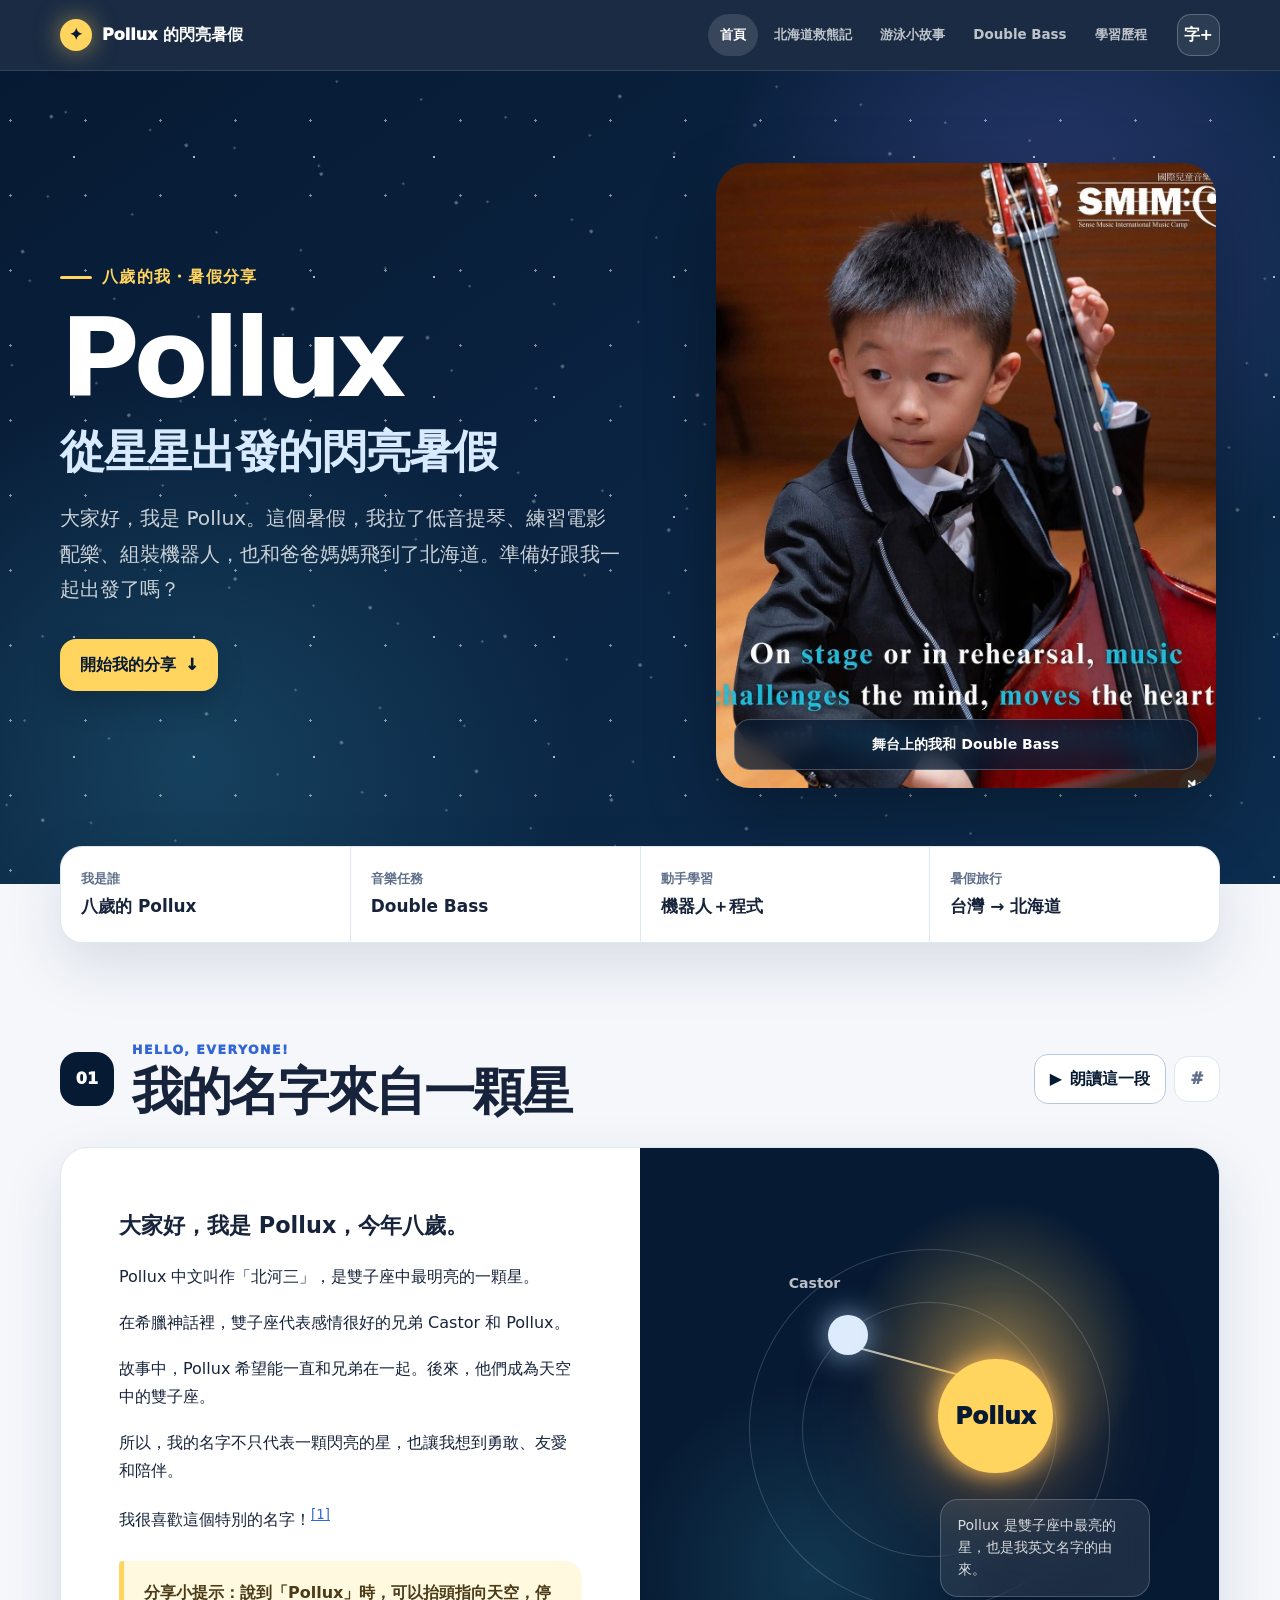
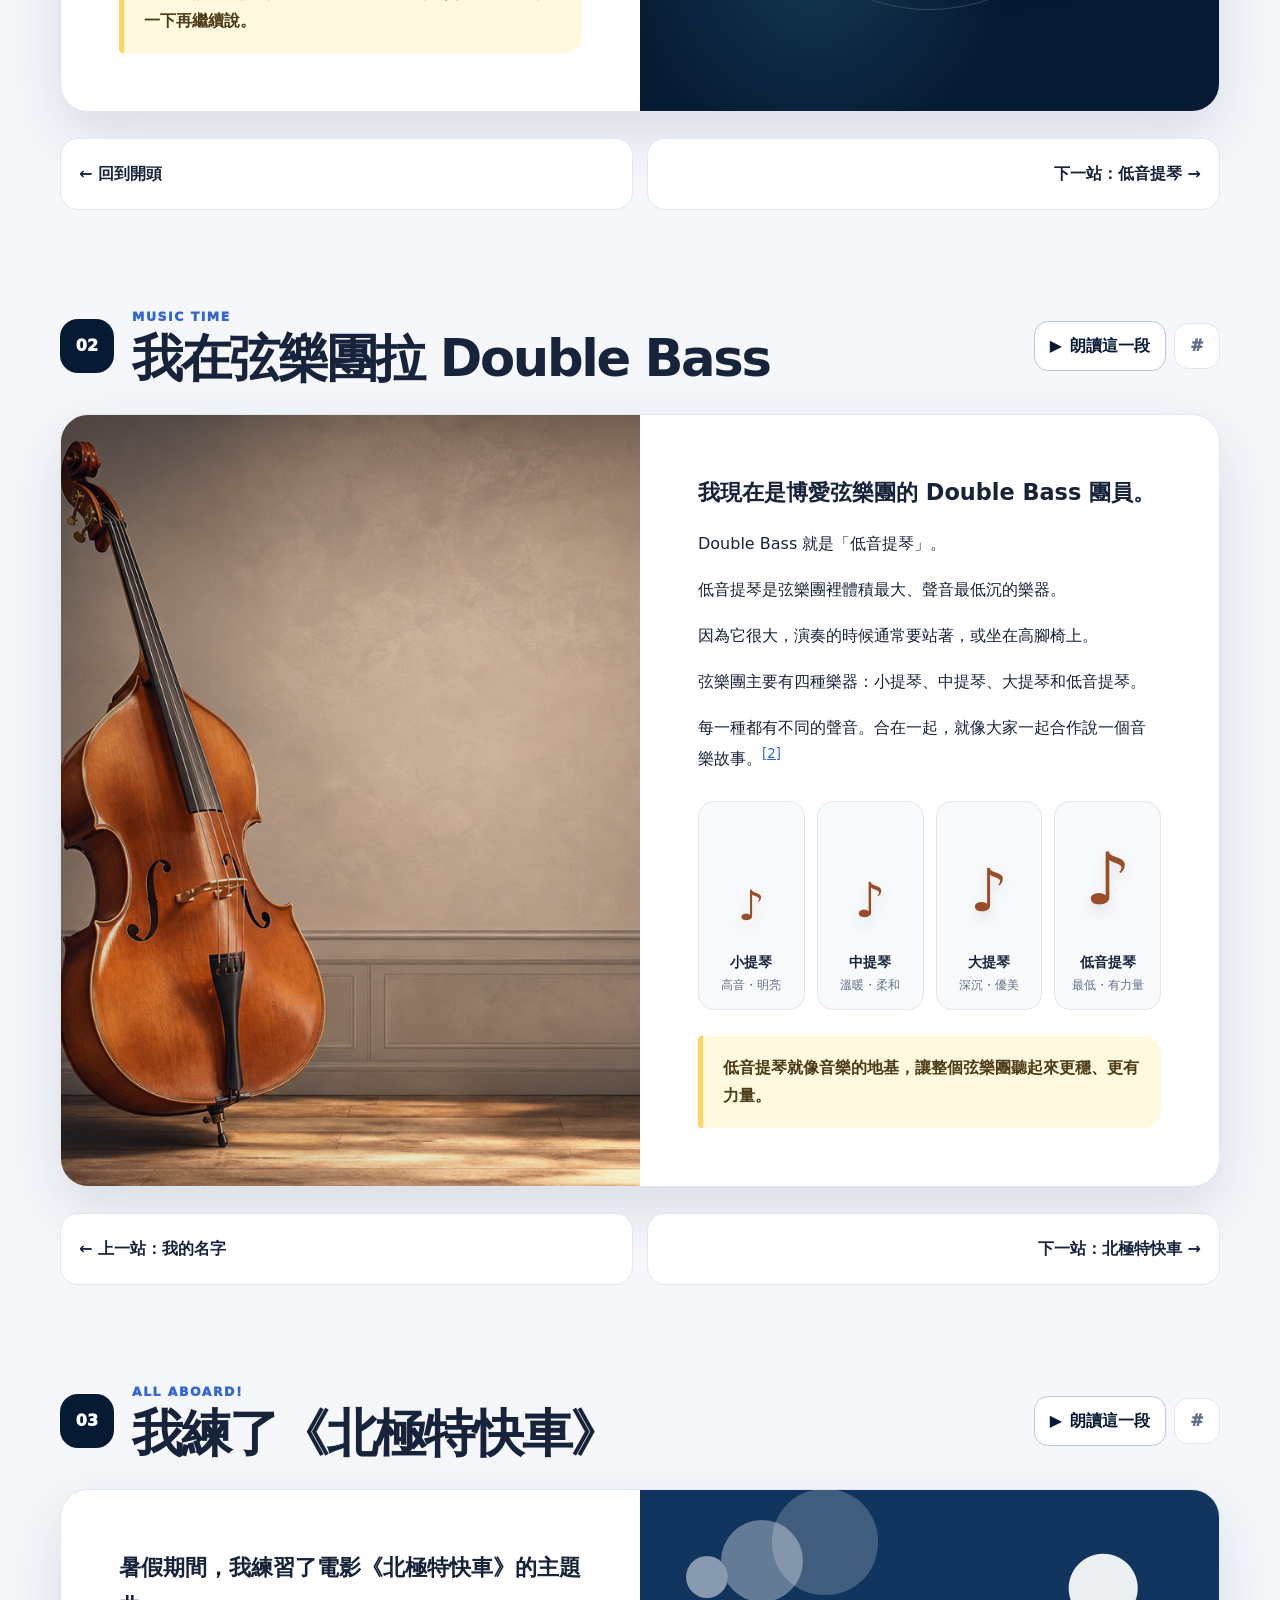
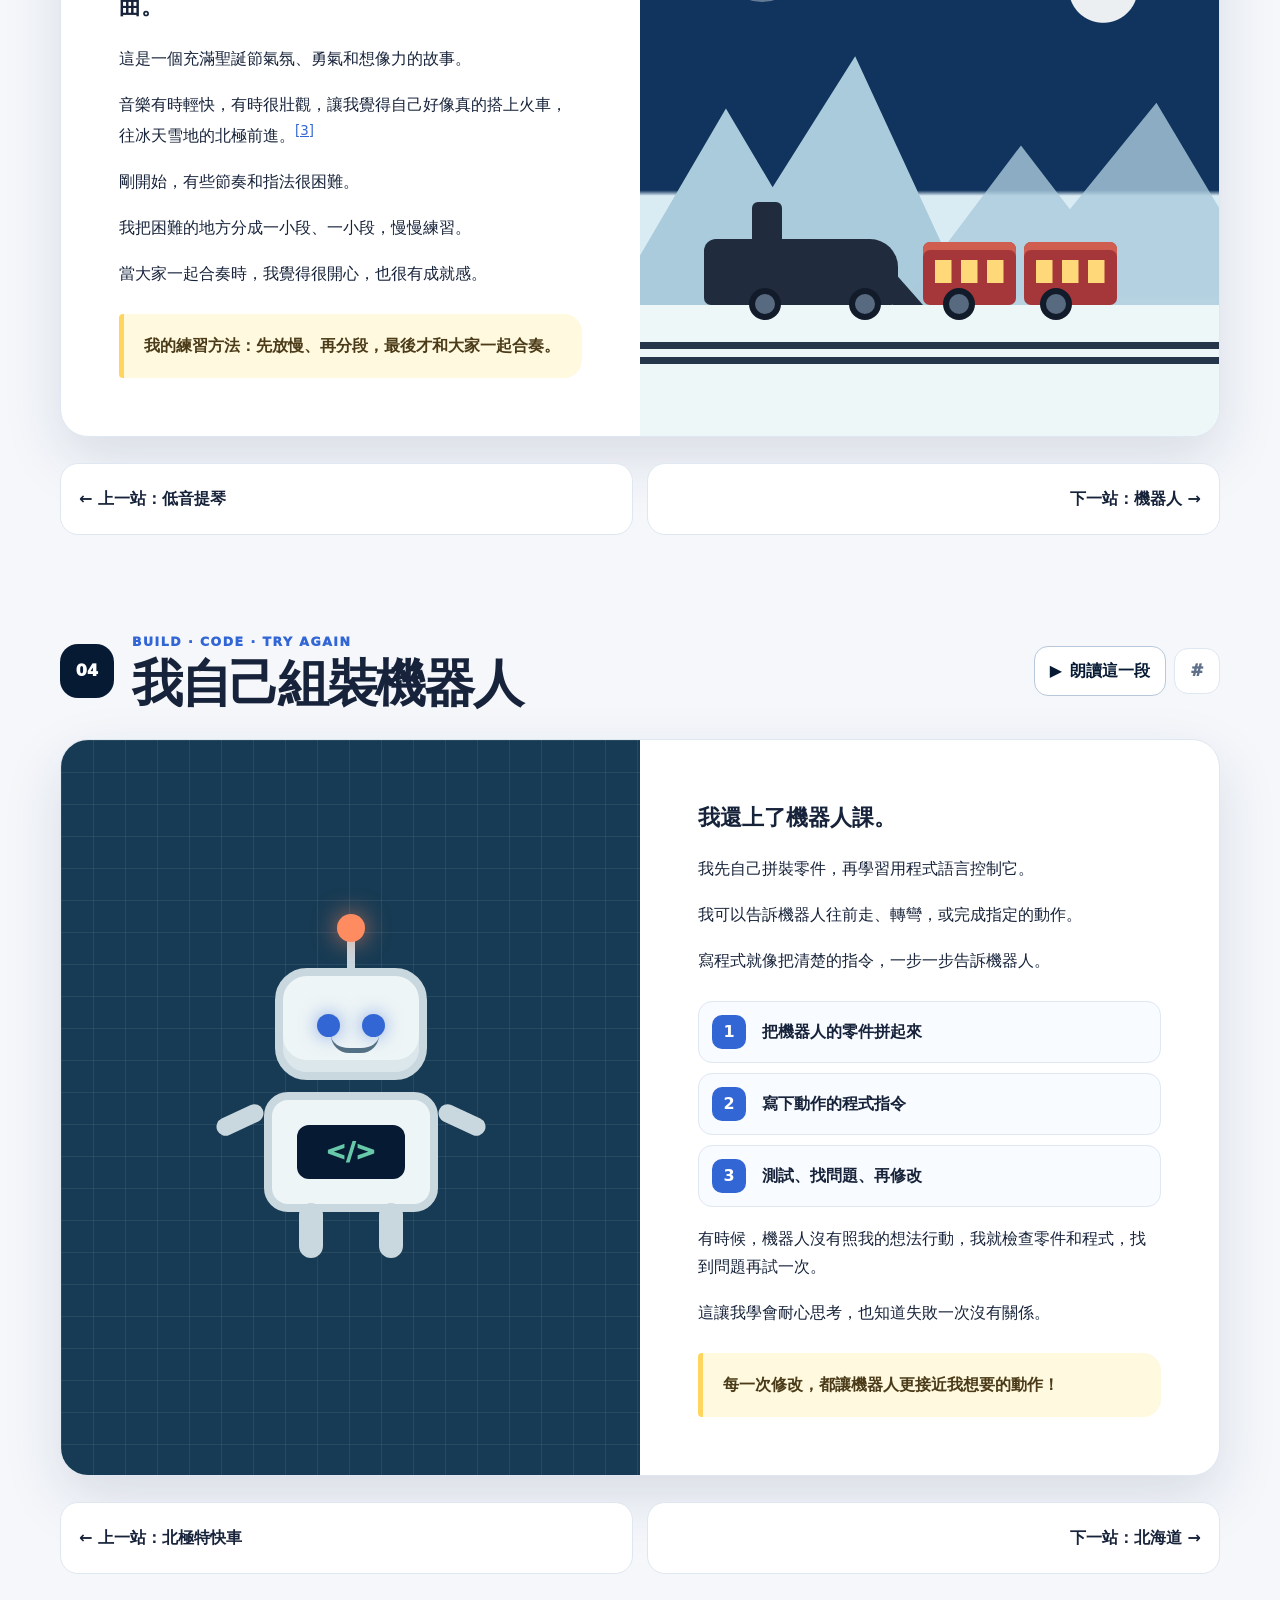
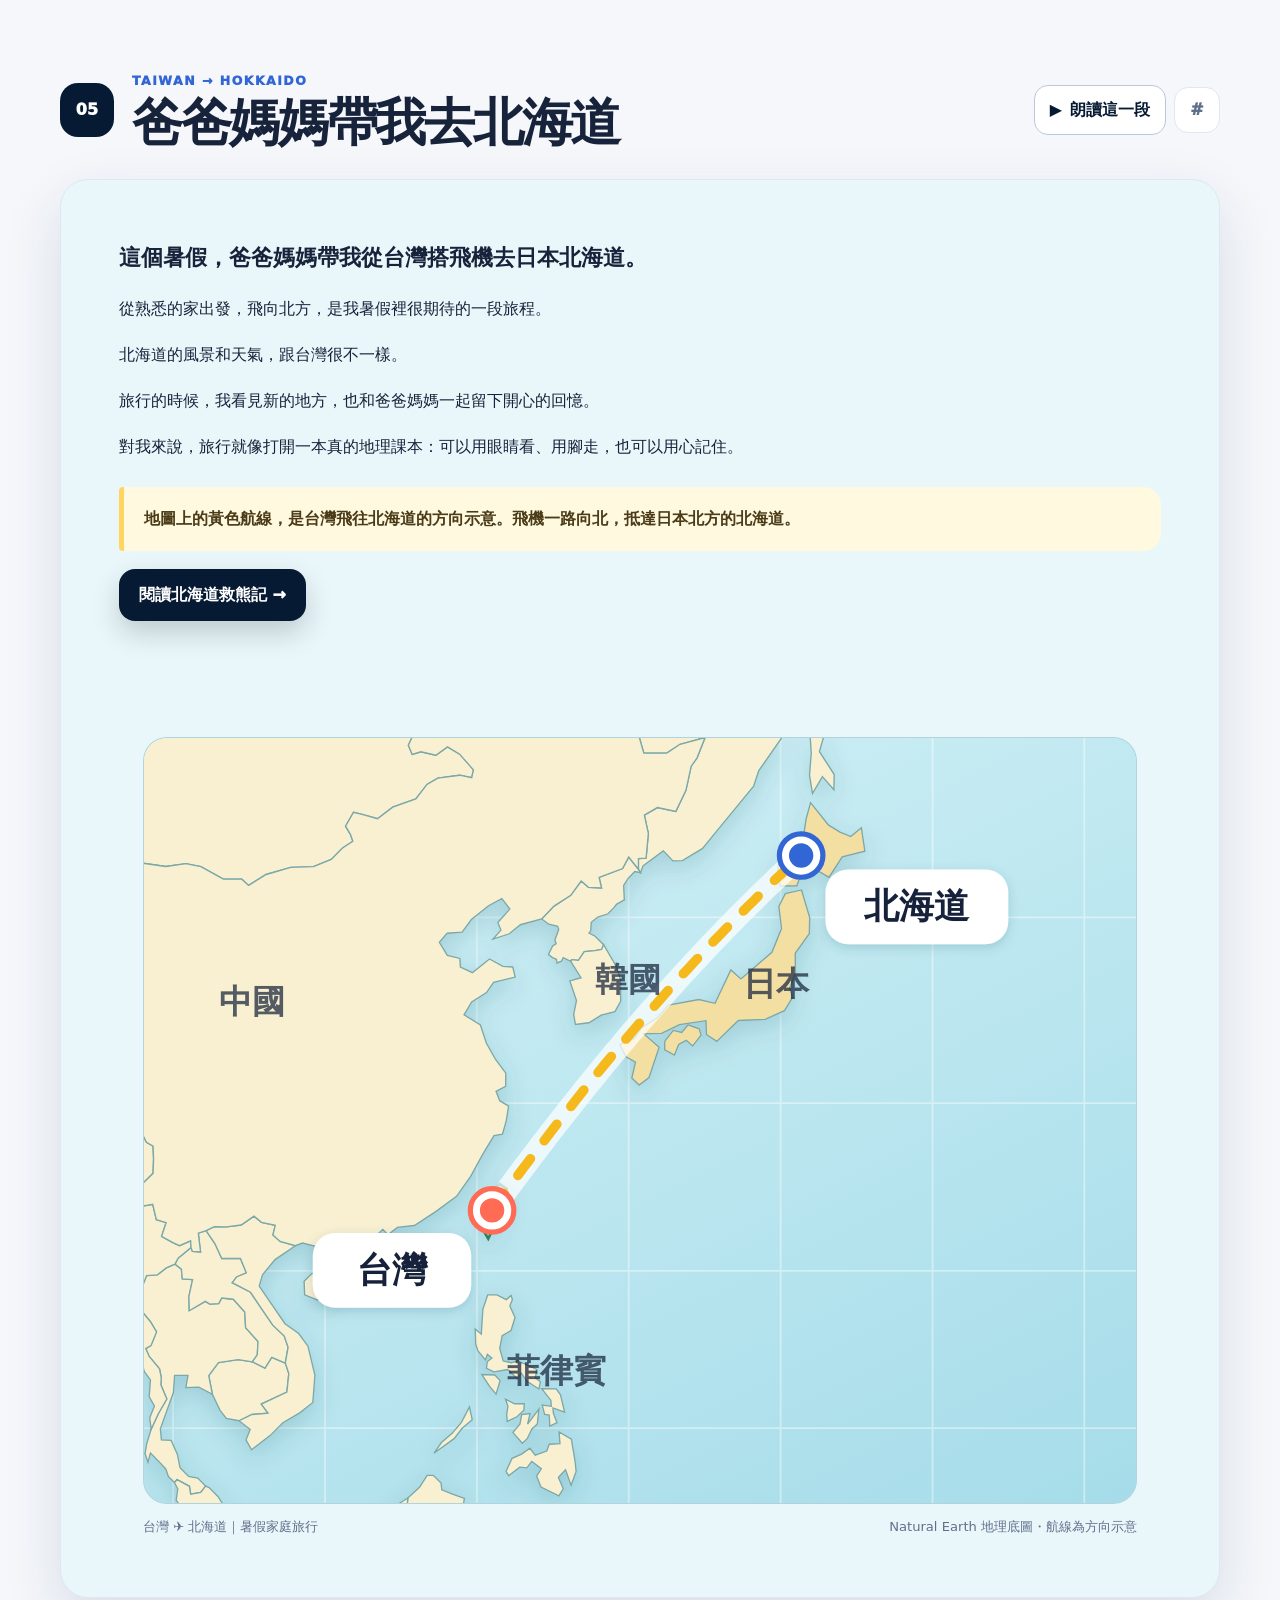
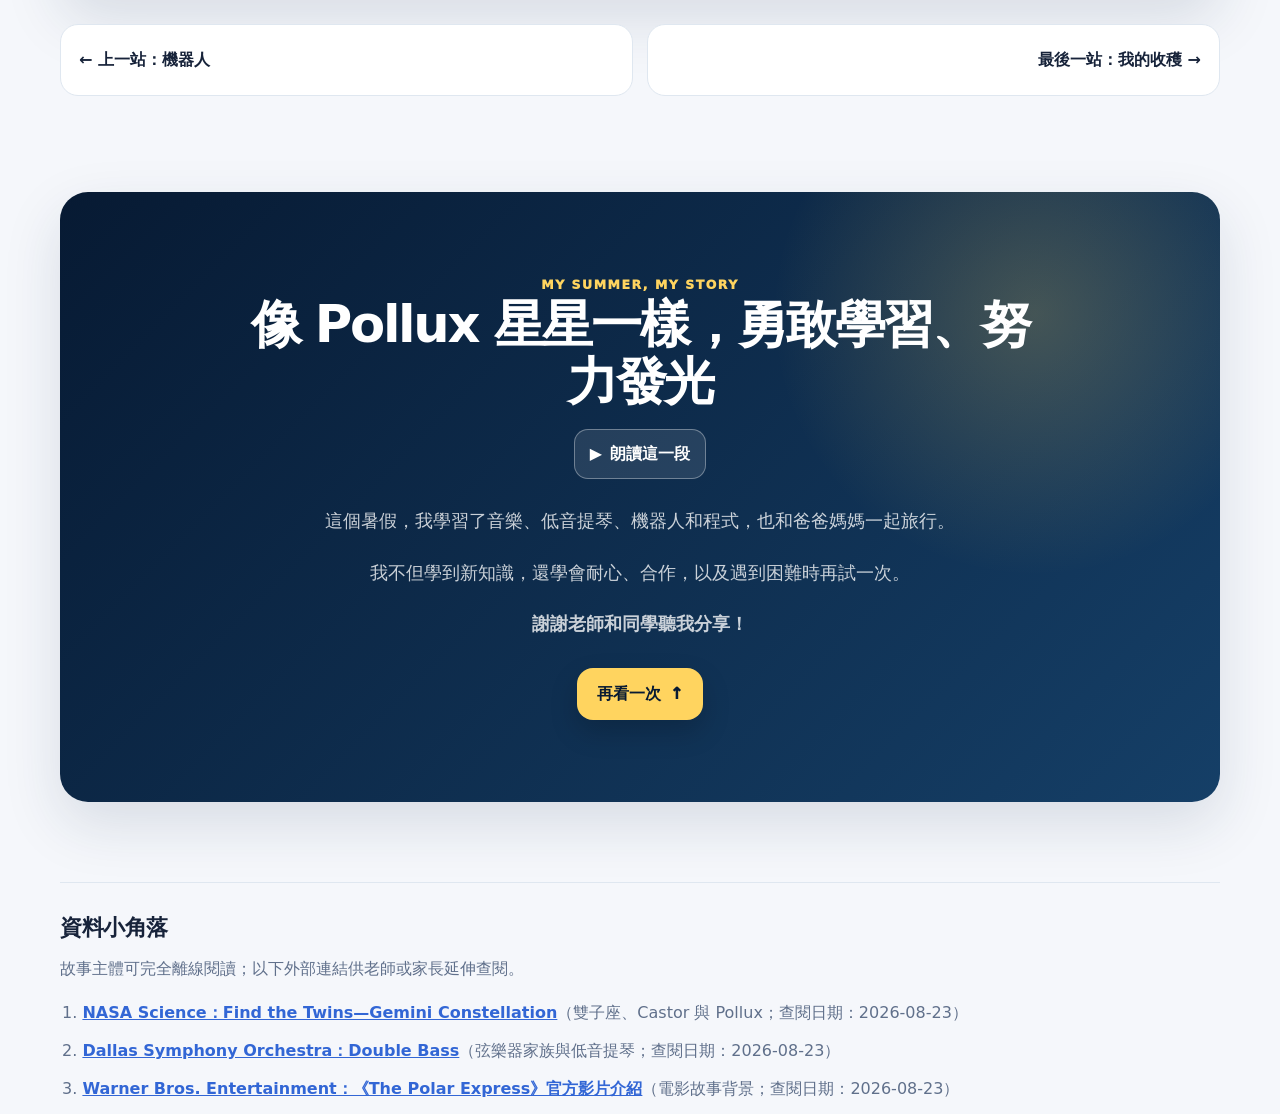
==== commit b9ce29a7: "Update section audio controls and hero layout" ====
--- a/index.html
+++ b/index.html
@@ -1,5 +1,5 @@
 <!doctype html>
-<html lang="zh-Hant">
+<html lang="zh-Hant-TW">
 <head>
   <meta charset="utf-8">
   <meta name="viewport" content="width=device-width, initial-scale=1">
@@ -239,6 +239,42 @@
     }
     .button.dark { background: var(--night); color: #fff; }
 
+    .hero-photo {
+      position: relative;
+      width: min(500px, 100%);
+      aspect-ratio: 4 / 5;
+      margin: auto;
+      overflow: hidden;
+      border: 0;
+      border-radius: 34px;
+      background: rgba(255,255,255,.08);
+      box-shadow: 0 28px 70px rgba(0,0,0,.32);
+    }
+    .hero-photo img {
+      width: 100%;
+      height: 100%;
+      display: block;
+      object-fit: cover;
+      object-position: center 42%;
+      transform: scale(1.06);
+      transform-origin: center 42%;
+    }
+    .hero-photo figcaption {
+      position: absolute;
+      right: 18px;
+      bottom: 18px;
+      left: 18px;
+      padding: 12px 16px;
+      border: 1px solid rgba(255,255,255,.24);
+      border-radius: 16px;
+      background: rgba(7,26,51,.76);
+      color: #fff;
+      font-size: .88rem;
+      font-weight: 850;
+      text-align: center;
+      backdrop-filter: blur(10px);
+    }
+
     .constellation {
       position: relative;
       width: min(520px, 100%);
@@ -390,6 +426,44 @@
       color: var(--muted);
       font-weight: 950;
     }
+    .chapter-tools {
+      display: flex;
+      align-items: center;
+      justify-content: flex-end;
+      gap: 8px;
+    }
+    .section-speech {
+      min-height: 46px;
+      display: inline-flex;
+      align-items: center;
+      justify-content: center;
+      gap: 8px;
+      padding: 10px 15px;
+      border: 1px solid #b8c8db;
+      border-radius: 14px;
+      background: #fff;
+      color: var(--night);
+      font-weight: 900;
+      white-space: nowrap;
+    }
+    .section-speech:hover { background: #eef6ff; }
+    .section-speech[aria-pressed="true"] {
+      border-color: var(--night);
+      background: var(--night);
+      color: #fff;
+      box-shadow: 0 10px 24px rgba(7,26,51,.2);
+    }
+    .closing .section-speech {
+      margin: 20px 0 6px;
+      border-color: rgba(255,255,255,.34);
+      background: rgba(255,255,255,.1);
+      color: #fff;
+    }
+    .closing .section-speech[aria-pressed="true"] {
+      border-color: var(--star);
+      background: var(--star);
+      color: var(--night);
+    }
     .story-card {
       overflow: hidden;
       border: 1px solid var(--line);
@@ -409,6 +483,18 @@
       font-weight: 750;
     }
     .story-copy p { margin: 18px 0 0; }
+    .speech-paragraph {
+      scroll-margin-top: 140px;
+      border-radius: 10px;
+      transition: background-color .2s ease, box-shadow .2s ease;
+    }
+    .speech-paragraph.speech-current {
+      background: #fff6c7;
+      box-shadow: 0 0 0 8px #fff6c7;
+    }
+    .speech-text.is-reading .story-card {
+      box-shadow: 0 0 0 4px rgba(255,212,95,.72), var(--shadow);
+    }
     .talk-line {
       margin-top: 26px;
       padding: 18px 20px;
@@ -433,12 +519,13 @@
       height: 100%;
       padding: 44px;
       display: grid;
-      align-content: center;
+      place-items: center;
       background:
         radial-gradient(circle at 62% 35%, rgba(255,212,95,.34), transparent 28%),
         radial-gradient(circle at 30% 75%, rgba(69,185,211,.18), transparent 32%),
         var(--night);
     }
+    .name-visual .constellation { width: min(440px, 100%); }
     .name-visual .big-star {
       width: 150px;
       aspect-ratio: 1;
@@ -855,6 +942,7 @@
       .header-tools { margin-left: auto; }
       .hero { min-height: auto; }
       .hero-inner { grid-template-columns: 1fr; }
+      .hero-photo { max-width: 460px; }
       .constellation { max-width: 460px; }
       .orientation { grid-template-columns: repeat(2, 1fr); }
       .story-card.split { grid-template-columns: 1fr; }
@@ -868,12 +956,15 @@
       .hero-inner { padding-top: 74px; }
       .hero-actions { display: grid; }
       .hero-actions .button { width: 100%; }
-      .constellation { margin-top: -30px; }
+      .hero-photo { margin-top: 12px; border-radius: 24px; }
+      .name-visual { min-height: 360px; padding: 20px; }
+      .name-visual .constellation { margin-top: 0; }
       .float-note { right: 4%; }
       .orientation { grid-template-columns: 1fr 1fr; }
       .orientation-item { padding: 15px; }
       .chapter { margin-top: 72px; scroll-margin-top: 138px; }
-      .chapter-heading { gap: 12px; }
+      .chapter-heading { grid-template-columns: auto 1fr; gap: 12px; }
+      .chapter-tools { grid-column: 1 / -1; justify-content: flex-start; }
       .chapter-number { width: 44px; border-radius: 14px; }
       .story-copy { padding: 26px 22px; }
       .visual-panel, .bass-photo { min-height: 340px; }
@@ -887,7 +978,7 @@
       .closing { padding: 42px 24px; }
     }
     @media print {
-      .site-header, .progress, .back-top, .hero-actions, .chapter-nav, .permalink, .toast { display: none !important; }
+      .site-header, .progress, .back-top, .hero-actions, .chapter-nav, .permalink, .section-speech, .toast { display: none !important; }
       .hero { min-height: 600px; break-after: page; }
       .chapter { break-before: page; margin-top: 0; padding-top: 24px; }
       .story-card, .closing { box-shadow: none; }
@@ -919,7 +1010,6 @@
       </nav>
       <div class="header-tools">
         <button class="icon-button" id="textToggle" type="button" aria-pressed="false" aria-label="切換大字分享模式" title="大字分享模式">字+</button>
-        <button class="icon-button" id="speechToggle" type="button" aria-pressed="false" aria-label="開始朗讀練習" title="朗讀練習">▶</button>
       </div>
     </div>
   </header>
@@ -933,18 +1023,12 @@
           <p class="hero-copy">大家好，我是 Pollux。這個暑假，我拉了低音提琴、練習電影配樂、組裝機器人，也和爸爸媽媽飛到了北海道。準備好跟我一起出發了嗎？</p>
           <div class="hero-actions">
             <a class="button" href="#my-name">開始我的分享 <span aria-hidden="true">↓</span></a>
-            <button class="button secondary" id="heroSpeech" type="button">聽聽講稿 <span aria-hidden="true">▶</span></button>
           </div>
         </div>
-        <div class="constellation" aria-label="Pollux 與 Castor 雙子星示意圖">
-          <div class="orbit"></div>
-          <div class="orbit"></div>
-          <div class="castor-star" aria-hidden="true"></div>
-          <span class="castor-label">Castor</span>
-          <span class="star-line" aria-hidden="true"></span>
-          <div class="pollux-star">Pollux</div>
-          <div class="float-note">Pollux 是雙子座中最亮的星，也是我英文名字的由來。</div>
-        </div>
+        <figure class="hero-photo">
+          <img src="assets/pollux-double-bass.jpg" alt="Pollux 穿著表演服，站在紅色低音提琴旁準備演奏。">
+          <figcaption>舞台上的我和 Double Bass</figcaption>
+        </figure>
       </div>
     </section>
 
@@ -960,18 +1044,31 @@
         <div class="chapter-heading">
           <span class="chapter-number">01</span>
           <div><span class="chapter-kicker">Hello, everyone!</span><h2 id="my-name-title">我的名字來自一顆星</h2></div>
-          <button class="permalink" type="button" data-copy-link="#my-name" aria-label="複製我的名字章節連結" title="複製章節連結">#</button>
+          <div class="chapter-tools">
+            <button class="section-speech" type="button" data-audio="assets/audio/my-name.wav" data-section="#my-name" aria-pressed="false" aria-label="播放台灣中文朗讀：我的名字" title="美佳・台灣中文語音"><span aria-hidden="true">▶</span>朗讀這一段</button>
+            <button class="permalink" type="button" data-copy-link="#my-name" aria-label="複製我的名字章節連結" title="複製章節連結">#</button>
+          </div>
         </div>
         <div class="story-card split">
           <div class="story-copy">
-            <p class="lead">大家好，我是 Pollux，今年八歲。Pollux 中文叫作「北河三」，是雙子座中最明亮的一顆星。</p>
-            <p>在希臘神話裡，雙子座代表感情很好的兄弟 Castor 和 Pollux。故事中，Pollux 希望能一直和兄弟在一起，後來他們成為天空中的雙子座。</p>
-            <p>所以，我的名字不只代表一顆閃亮的星，也讓我想到勇敢、友愛和陪伴。我很喜歡這個特別的名字！<sup><a href="#ref-1" aria-label="參考資料 1">[1]</a></sup></p>
+            <p class="lead speech-paragraph">大家好，我是 Pollux，今年八歲。</p>
+            <p class="speech-paragraph">Pollux 中文叫作「北河三」，是雙子座中最明亮的一顆星。</p>
+            <p class="speech-paragraph">在希臘神話裡，雙子座代表感情很好的兄弟 Castor 和 Pollux。</p>
+            <p class="speech-paragraph">故事中，Pollux 希望能一直和兄弟在一起。後來，他們成為天空中的雙子座。</p>
+            <p class="speech-paragraph">所以，我的名字不只代表一顆閃亮的星，也讓我想到勇敢、友愛和陪伴。</p>
+            <p class="speech-paragraph">我很喜歡這個特別的名字！<sup><a href="#ref-1" aria-label="參考資料 1">[1]</a></sup></p>
             <div class="talk-line">分享小提示：說到「Pollux」時，可以抬頭指向天空，停一下再繼續說。</div>
           </div>
-          <div class="name-visual" aria-hidden="true">
-            <div class="big-star">Pollux</div>
-            <div class="twins"><div class="twin">Castor<br><small>雙子星</small></div><div class="twin">Pollux<br><small>雙子星</small></div></div>
+          <div class="name-visual">
+            <div class="constellation" role="img" aria-label="Pollux 與 Castor 雙子星示意圖">
+              <div class="orbit"></div>
+              <div class="orbit"></div>
+              <div class="castor-star" aria-hidden="true"></div>
+              <span class="castor-label">Castor</span>
+              <span class="star-line" aria-hidden="true"></span>
+              <div class="pollux-star">Pollux</div>
+              <div class="float-note">Pollux 是雙子座中最亮的星，也是我英文名字的由來。</div>
+            </div>
           </div>
         </div>
         <nav class="chapter-nav" aria-label="章節導覽"><a href="#top">← 回到開頭</a><a href="#double-bass">下一站：低音提琴 →</a></nav>
@@ -981,14 +1078,20 @@
         <div class="chapter-heading">
           <span class="chapter-number">02</span>
           <div><span class="chapter-kicker">Music time</span><h2 id="double-bass-title">我在弦樂團拉 Double Bass</h2></div>
-          <button class="permalink" type="button" data-copy-link="#double-bass" aria-label="複製低音提琴章節連結" title="複製章節連結">#</button>
+          <div class="chapter-tools">
+            <button class="section-speech" type="button" data-audio="assets/audio/double-bass.wav" data-section="#double-bass" aria-pressed="false" aria-label="播放台灣中文朗讀：低音提琴" title="美佳・台灣中文語音"><span aria-hidden="true">▶</span>朗讀這一段</button>
+            <button class="permalink" type="button" data-copy-link="#double-bass" aria-label="複製低音提琴章節連結" title="複製章節連結">#</button>
+          </div>
         </div>
         <div class="story-card split">
           <div class="bass-photo" role="img" aria-label="舞台上的低音提琴與譜架"></div>
           <div class="story-copy">
-            <p class="lead">我現在是博愛弦樂團的 Double Bass 團員。Double Bass 就是「低音提琴」。</p>
-            <p>低音提琴是弦樂團裡體積最大、聲音最低沉的樂器。因為它很大，演奏的時候通常要站著，或坐在高腳椅上。</p>
-            <p>弦樂團主要有四種樂器。每一種都有不同的聲音，合在一起，就像大家一起合作說一個音樂故事。<sup><a href="#ref-2" aria-label="參考資料 2">[2]</a></sup></p>
+            <p class="lead speech-paragraph">我現在是博愛弦樂團的 Double Bass 團員。</p>
+            <p class="speech-paragraph">Double Bass 就是「低音提琴」。</p>
+            <p class="speech-paragraph">低音提琴是弦樂團裡體積最大、聲音最低沉的樂器。</p>
+            <p class="speech-paragraph">因為它很大，演奏的時候通常要站著，或坐在高腳椅上。</p>
+            <p class="speech-paragraph">弦樂團主要有四種樂器：小提琴、中提琴、大提琴和低音提琴。</p>
+            <p class="speech-paragraph">每一種都有不同的聲音。合在一起，就像大家一起合作說一個音樂故事。<sup><a href="#ref-2" aria-label="參考資料 2">[2]</a></sup></p>
             <div class="instrument-family" aria-label="弦樂團四種主要樂器，由小到大排列">
               <div class="instrument"><span class="instrument-icon" aria-hidden="true">♪</span><strong>小提琴</strong><small>高音・明亮</small></div>
               <div class="instrument"><span class="instrument-icon" aria-hidden="true">♪</span><strong>中提琴</strong><small>溫暖・柔和</small></div>
@@ -1005,13 +1108,19 @@
         <div class="chapter-heading">
           <span class="chapter-number">03</span>
           <div><span class="chapter-kicker">All aboard!</span><h2 id="polar-express-title">我練了《北極特快車》</h2></div>
-          <button class="permalink" type="button" data-copy-link="#polar-express" aria-label="複製北極特快車章節連結" title="複製章節連結">#</button>
+          <div class="chapter-tools">
+            <button class="section-speech" type="button" data-audio="assets/audio/polar-express.wav" data-section="#polar-express" aria-pressed="false" aria-label="播放台灣中文朗讀：北極特快車" title="美佳・台灣中文語音"><span aria-hidden="true">▶</span>朗讀這一段</button>
+            <button class="permalink" type="button" data-copy-link="#polar-express" aria-label="複製北極特快車章節連結" title="複製章節連結">#</button>
+          </div>
         </div>
         <div class="story-card split">
           <div class="story-copy">
-            <p class="lead">暑假期間，我練習了電影《北極特快車》的主題曲。</p>
-            <p>這是一個充滿聖誕節氣氛、勇氣與想像力的故事。音樂有時輕快，有時很壯觀，讓我覺得自己好像真的搭上火車，往冰天雪地的北極前進。<sup><a href="#ref-3" aria-label="參考資料 3">[3]</a></sup></p>
-            <p>剛開始，有些節奏和指法很困難。我把困難的地方分成一小段、一小段，慢慢練習。當大家一起合奏時，我覺得很開心，也很有成就感。</p>
+            <p class="lead speech-paragraph">暑假期間，我練習了電影《北極特快車》的主題曲。</p>
+            <p class="speech-paragraph">這是一個充滿聖誕節氣氛、勇氣和想像力的故事。</p>
+            <p class="speech-paragraph">音樂有時輕快，有時很壯觀，讓我覺得自己好像真的搭上火車，往冰天雪地的北極前進。<sup><a href="#ref-3" aria-label="參考資料 3">[3]</a></sup></p>
+            <p class="speech-paragraph">剛開始，有些節奏和指法很困難。</p>
+            <p class="speech-paragraph">我把困難的地方分成一小段、一小段，慢慢練習。</p>
+            <p class="speech-paragraph">當大家一起合奏時，我覺得很開心，也很有成就感。</p>
             <div class="talk-line">我的練習方法：先放慢、再分段，最後才和大家一起合奏。</div>
           </div>
           <div class="train-scene" role="img" aria-label="北極夜空下，火車在雪地中行駛的插畫">
@@ -1026,21 +1135,27 @@
         <div class="chapter-heading">
           <span class="chapter-number">04</span>
           <div><span class="chapter-kicker">Build · Code · Try again</span><h2 id="robot-title">我自己組裝機器人</h2></div>
-          <button class="permalink" type="button" data-copy-link="#robot" aria-label="複製機器人章節連結" title="複製章節連結">#</button>
+          <div class="chapter-tools">
+            <button class="section-speech" type="button" data-audio="assets/audio/robot.wav" data-section="#robot" aria-pressed="false" aria-label="播放台灣中文朗讀：機器人" title="美佳・台灣中文語音"><span aria-hidden="true">▶</span>朗讀這一段</button>
+            <button class="permalink" type="button" data-copy-link="#robot" aria-label="複製機器人章節連結" title="複製章節連結">#</button>
+          </div>
         </div>
         <div class="story-card split">
           <div class="robot-lab" aria-label="一個會寫程式的可愛機器人插畫">
             <div class="robot" aria-hidden="true"><div class="antenna"></div><div class="robot-head"><i class="eye left"></i><i class="eye right"></i><i class="smile"></i></div><div class="arm left"></div><div class="arm right"></div><div class="robot-body"></div><div class="leg left"></div><div class="leg right"></div></div>
           </div>
           <div class="story-copy">
-            <p class="lead">我還上了機器人課。我先自己拼裝零件，再學習用程式語言控制它。</p>
-            <p>我可以告訴機器人往前走、轉彎，或完成指定的動作。寫程式就像是把清楚的指令，一步一步告訴機器人。</p>
+            <p class="lead speech-paragraph">我還上了機器人課。</p>
+            <p class="speech-paragraph">我先自己拼裝零件，再學習用程式語言控制它。</p>
+            <p class="speech-paragraph">我可以告訴機器人往前走、轉彎，或完成指定的動作。</p>
+            <p class="speech-paragraph">寫程式就像把清楚的指令，一步一步告訴機器人。</p>
             <div class="code-steps" aria-label="機器人學習的三個步驟">
               <div class="code-step">把機器人的零件拼起來</div>
               <div class="code-step">寫下動作的程式指令</div>
               <div class="code-step">測試、找問題、再修改</div>
             </div>
-            <p>有時候，機器人沒有照我的想法行動，我就檢查零件和程式，找到問題再重新試一次。這讓我學會耐心思考，也知道失敗一次沒有關係。</p>
+            <p class="speech-paragraph">有時候，機器人沒有照我的想法行動，我就檢查零件和程式，找到問題再試一次。</p>
+            <p class="speech-paragraph">這讓我學會耐心思考，也知道失敗一次沒有關係。</p>
             <div class="talk-line">每一次修改，都讓機器人更接近我想要的動作！</div>
           </div>
         </div>
@@ -1051,12 +1166,18 @@
         <div class="chapter-heading">
           <span class="chapter-number">05</span>
           <div><span class="chapter-kicker">Taiwan → Hokkaido</span><h2 id="hokkaido-title">爸爸媽媽帶我去北海道</h2></div>
-          <button class="permalink" type="button" data-copy-link="#hokkaido" aria-label="複製北海道旅行章節連結" title="複製章節連結">#</button>
+          <div class="chapter-tools">
+            <button class="section-speech" type="button" data-audio="assets/audio/hokkaido.wav" data-section="#hokkaido" aria-pressed="false" aria-label="播放台灣中文朗讀：北海道旅行" title="美佳・台灣中文語音"><span aria-hidden="true">▶</span>朗讀這一段</button>
+            <button class="permalink" type="button" data-copy-link="#hokkaido" aria-label="複製北海道旅行章節連結" title="複製章節連結">#</button>
+          </div>
         </div>
         <div class="story-card travel-card">
           <div class="story-copy">
-            <p class="lead">這個暑假，爸爸媽媽還帶我從台灣搭飛機去日本北海道。從熟悉的家出發，飛向北方，是我暑假裡很期待的一段旅程。</p>
-            <p>北海道的風景、天氣和台灣很不一樣。旅行的時候，我看見新的地方，也和爸爸媽媽一起留下了開心的回憶。對我來說，旅行就像打開一本真的地理課本：可以用眼睛看、用腳走，也可以用心記住。</p>
+            <p class="lead speech-paragraph">這個暑假，爸爸媽媽帶我從台灣搭飛機去日本北海道。</p>
+            <p class="speech-paragraph">從熟悉的家出發，飛向北方，是我暑假裡很期待的一段旅程。</p>
+            <p class="speech-paragraph">北海道的風景和天氣，跟台灣很不一樣。</p>
+            <p class="speech-paragraph">旅行的時候，我看見新的地方，也和爸爸媽媽一起留下開心的回憶。</p>
+            <p class="speech-paragraph">對我來說，旅行就像打開一本真的地理課本：可以用眼睛看、用腳走，也可以用心記住。</p>
             <div class="talk-line">地圖上的黃色航線，是台灣飛往北海道的方向示意。飛機一路向北，抵達日本北方的北海道。</div>
             <p><a class="button dark" href="summer-share.html">閱讀北海道救熊記 →</a></p>
           </div>
@@ -1076,8 +1197,10 @@
       <section class="closing speech-text" id="closing" data-title="我的暑假收穫" aria-labelledby="closing-title">
         <span class="chapter-kicker" style="color: var(--star)">My summer, my story</span>
         <h2 id="closing-title">像 Pollux 星星一樣，勇敢學習、努力發光</h2>
-        <p>這個暑假，我學習了音樂、低音提琴、機器人和程式，也和爸爸媽媽一起旅行。我不但學到新知識，還學會耐心、合作，以及遇到困難時再試一次。</p>
-        <p><strong>謝謝老師和同學聽我分享！</strong></p>
+        <button class="section-speech" type="button" data-audio="assets/audio/closing.wav" data-section="#closing" aria-pressed="false" aria-label="播放台灣中文朗讀：我的暑假收穫" title="美佳・台灣中文語音"><span aria-hidden="true">▶</span>朗讀這一段</button>
+        <p class="speech-paragraph">這個暑假，我學習了音樂、低音提琴、機器人和程式，也和爸爸媽媽一起旅行。</p>
+        <p class="speech-paragraph">我不但學到新知識，還學會耐心、合作，以及遇到困難時再試一次。</p>
+        <p class="speech-paragraph"><strong>謝謝老師和同學聽我分享！</strong></p>
         <a class="button" href="#top">再看一次 <span aria-hidden="true">↑</span></a>
       </section>
     </div>
@@ -1092,23 +1215,24 @@
       <li id="ref-3"><a href="https://www.youtube.com/watch?v=EeNzP7HdCoo" target="_blank" rel="noopener noreferrer">Warner Bros. Entertainment：《The Polar Express》官方影片介紹</a>（電影故事背景；查閱日期：2026-08-23）</li>
       <li id="ref-4"><a href="https://www.naturalearthdata.com/downloads/110m-cultural-vectors/110m-admin-0-countries/" target="_blank" rel="noopener noreferrer">Natural Earth：Admin 0 Countries 1:110m</a>（東亞地圖國界與海岸線；查閱日期：2026-08-24）</li>
     </ol>
-    <p><strong>媒體紀錄：</strong>低音提琴背景使用本專案素材 <code>assets/double-bass-study.png</code>；星空、火車與機器人以本頁 HTML／CSS／SVG 原生繪製；東亞地圖使用 Natural Earth 1:110m 地理資料製作成離線 SVG，閱讀時不需連線載入。</p>
+    <p><strong>媒體紀錄：</strong>首頁照片由 Pollux 家長提供，存為 <code>assets/pollux-double-bass.jpg</code>；六段朗讀使用 macOS 內建「Meijia／美佳」台灣中文語音製作成離線 WAV 音檔；低音提琴背景使用本專案素材 <code>assets/double-bass-study.png</code>；星空、火車與機器人以本頁 HTML／CSS／SVG 原生繪製；東亞地圖使用 Natural Earth 1:110m 地理資料製作成離線 SVG，閱讀時不需連線載入。</p>
   </section>
 
   <footer class="site-footer">Pollux 的暑假分享・離線多頁版 <a href="summer-share.html">北海道救熊記</a><a href="swimming-share.html">我和爺爺去游泳</a><a href="double-bass-review.html">Double Bass 圖像複習</a></footer>
   <button class="back-top" id="backTop" type="button" aria-label="回到頁面頂端">↑</button>
   <div class="toast" id="toast" role="status" aria-live="polite">已複製章節連結</div>
+  <audio id="sectionAudio" preload="metadata"></audio>
 
   <script>
     (() => {
       const progress = document.querySelector('.progress');
       const backTop = document.getElementById('backTop');
-      const sections = [...document.querySelectorAll('[data-title]')];
       const toast = document.getElementById('toast');
       const textToggle = document.getElementById('textToggle');
-      const speechToggle = document.getElementById('speechToggle');
-      const heroSpeech = document.getElementById('heroSpeech');
-      let speaking = false;
+      const sectionAudio = document.getElementById('sectionAudio');
+      const speechButtons = [...document.querySelectorAll('.section-speech')];
+      let activeSpeechButton = null;
+      let activeSpeechSection = null;
 
       function updateScrollUI() {
         const max = document.documentElement.scrollHeight - innerHeight;
@@ -1160,40 +1284,65 @@
         setTimeout(() => toast.classList.remove('show'), 1800);
       });
 
-      function stopSpeech() {
-        if ('speechSynthesis' in window) speechSynthesis.cancel();
-        speaking = false;
-        speechToggle.setAttribute('aria-pressed', 'false');
-        speechToggle.textContent = '▶';
-        heroSpeech.innerHTML = '聽聽講稿 <span aria-hidden="true">▶</span>';
+      function resetSpeechUI() {
+        speechButtons.forEach(button => {
+          button.setAttribute('aria-pressed', 'false');
+          button.innerHTML = '<span aria-hidden="true">▶</span>朗讀這一段';
+        });
+        activeSpeechSection?.classList.remove('is-reading');
+        activeSpeechButton = null;
+        activeSpeechSection = null;
       }
 
-      function startSpeech() {
-        if (!('speechSynthesis' in window)) {
-          toast.textContent = '這個瀏覽器不支援朗讀功能';
+      function stopSectionAudio() {
+        sectionAudio.pause();
+        sectionAudio.removeAttribute('src');
+        sectionAudio.load();
+        resetSpeechUI();
+      }
+
+      speechButtons.forEach(button => {
+        button.addEventListener('click', async () => {
+          if (activeSpeechButton === button && !sectionAudio.paused) {
+            stopSectionAudio();
+            return;
+          }
+
+          stopSectionAudio();
+          activeSpeechButton = button;
+          activeSpeechSection = document.querySelector(button.dataset.section);
+          activeSpeechSection?.classList.add('is-reading');
+          button.setAttribute('aria-pressed', 'true');
+          button.innerHTML = '<span aria-hidden="true">■</span>停止朗讀';
+          sectionAudio.src = button.dataset.audio;
+
+          try {
+            await sectionAudio.play();
+            toast.textContent = '正在播放「美佳」台灣中文朗讀';
+          } catch {
+            stopSectionAudio();
+            toast.textContent = '音檔無法播放，請重新開啟頁面再試一次';
+          }
           toast.classList.add('show');
           setTimeout(() => toast.classList.remove('show'), 2200);
-          return;
-        }
-        if (speaking) { stopSpeech(); return; }
-        const fullText = sections.map(section => section.innerText.replace(/\[[0-9]+\]/g, '')).join('。');
-        const utterance = new SpeechSynthesisUtterance(fullText);
-        utterance.lang = 'zh-TW';
-        utterance.rate = .92;
-        utterance.pitch = 1.05;
-        utterance.onend = stopSpeech;
-        utterance.onerror = stopSpeech;
-        speechSynthesis.cancel();
-        speechSynthesis.speak(utterance);
-        speaking = true;
-        speechToggle.setAttribute('aria-pressed', 'true');
-        speechToggle.textContent = '■';
-        heroSpeech.innerHTML = '停止朗讀 <span aria-hidden="true">■</span>';
-      }
-
-      speechToggle.addEventListener('click', startSpeech);
-      heroSpeech.addEventListener('click', startSpeech);
-      addEventListener('pagehide', stopSpeech);
+        });
+      });
+
+      sectionAudio.addEventListener('ended', () => {
+        resetSpeechUI();
+        toast.textContent = '這一段朗讀完成';
+        toast.classList.add('show');
+        setTimeout(() => toast.classList.remove('show'), 1800);
+      });
+      sectionAudio.addEventListener('error', () => {
+        if (!activeSpeechButton) return;
+        resetSpeechUI();
+        toast.textContent = '音檔載入失敗，請再試一次';
+        toast.classList.add('show');
+        setTimeout(() => toast.classList.remove('show'), 2200);
+      });
+
+      addEventListener('pagehide', stopSectionAudio);
       addEventListener('popstate', () => {
         if (location.hash) document.querySelector(location.hash)?.scrollIntoView();
       });
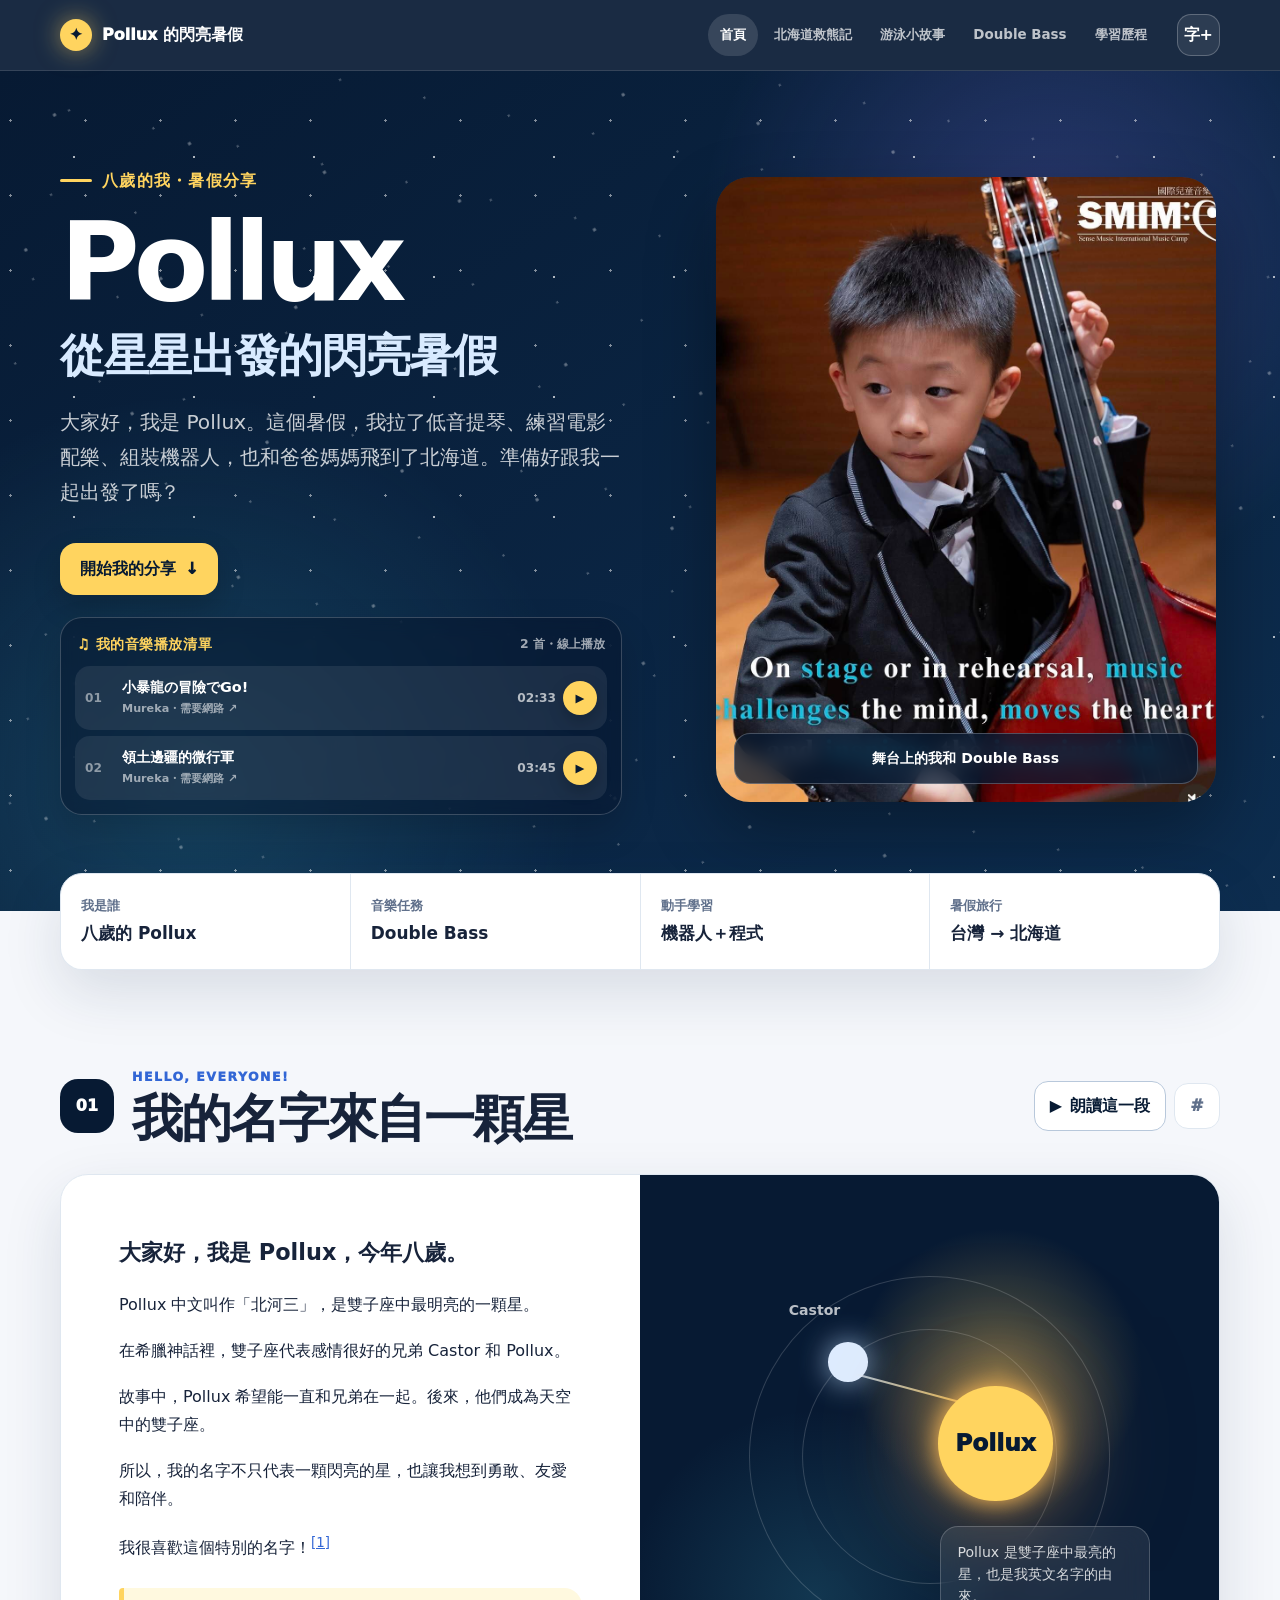
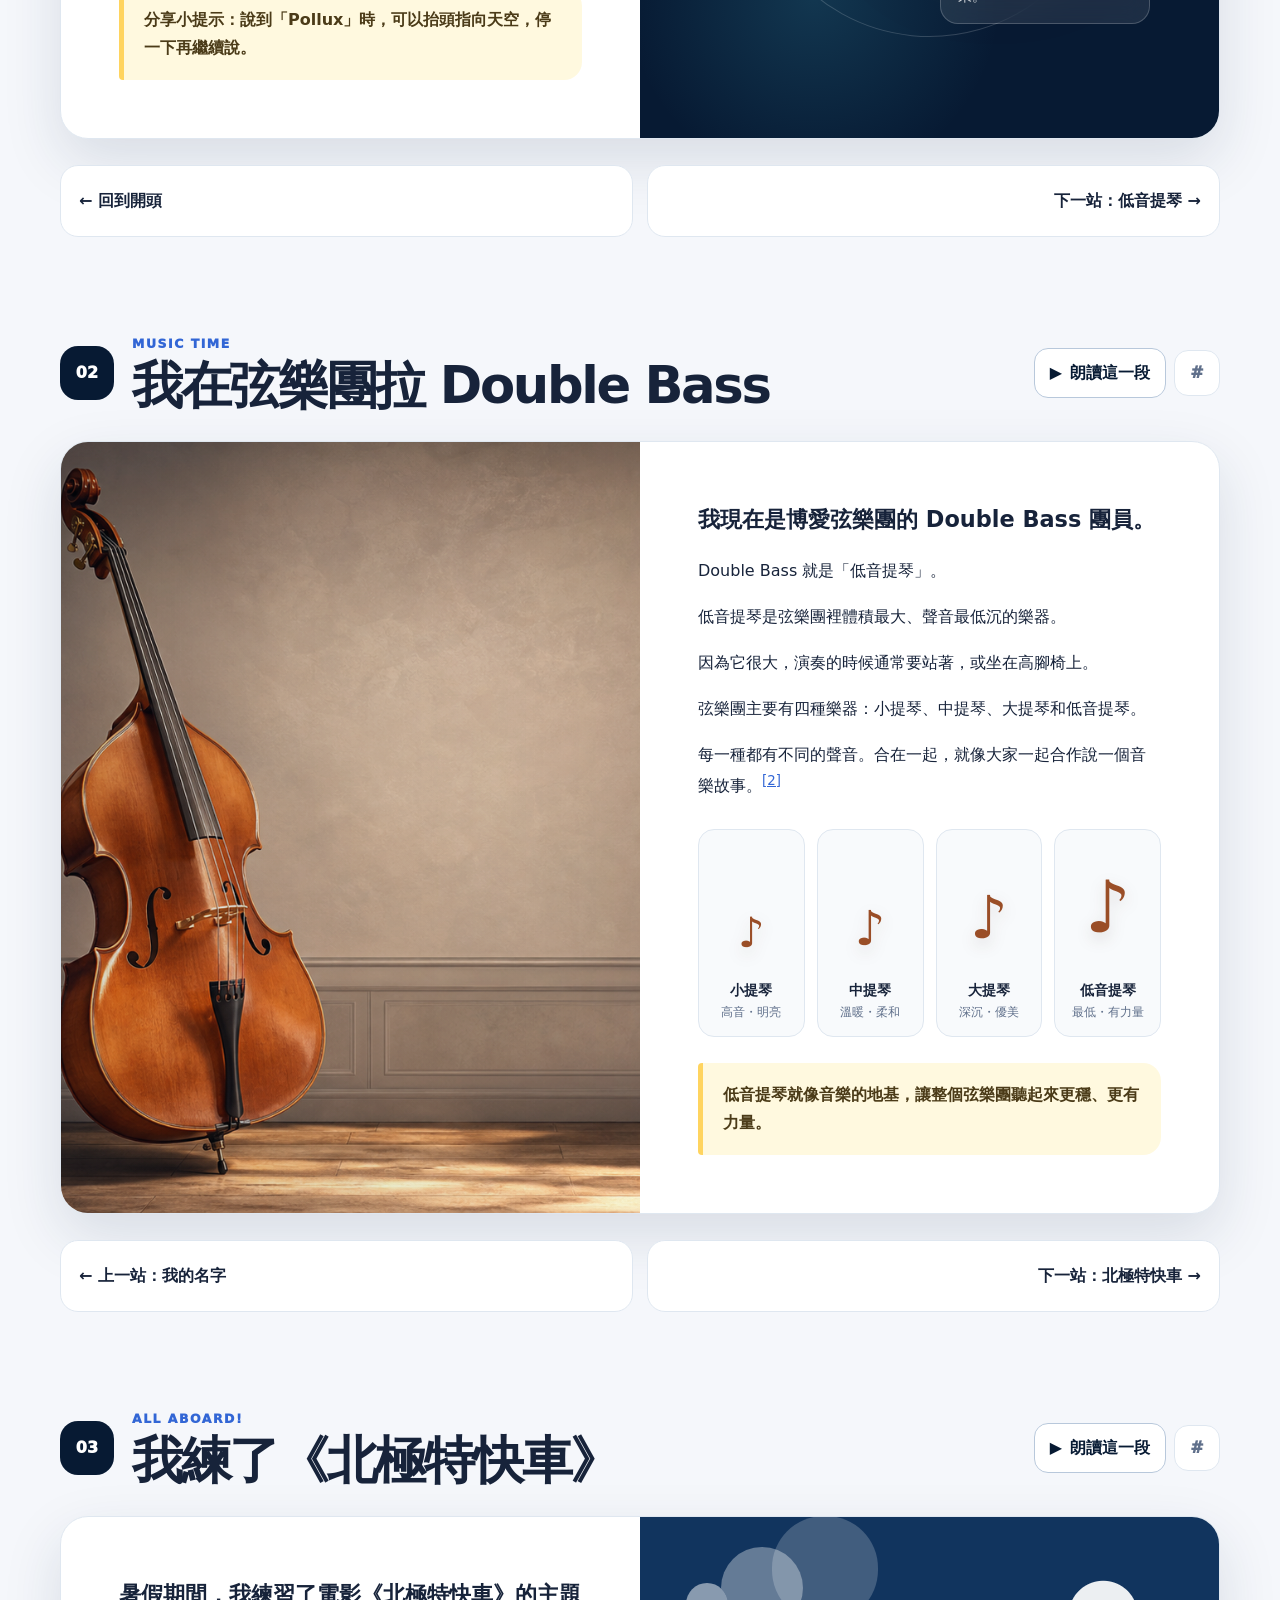
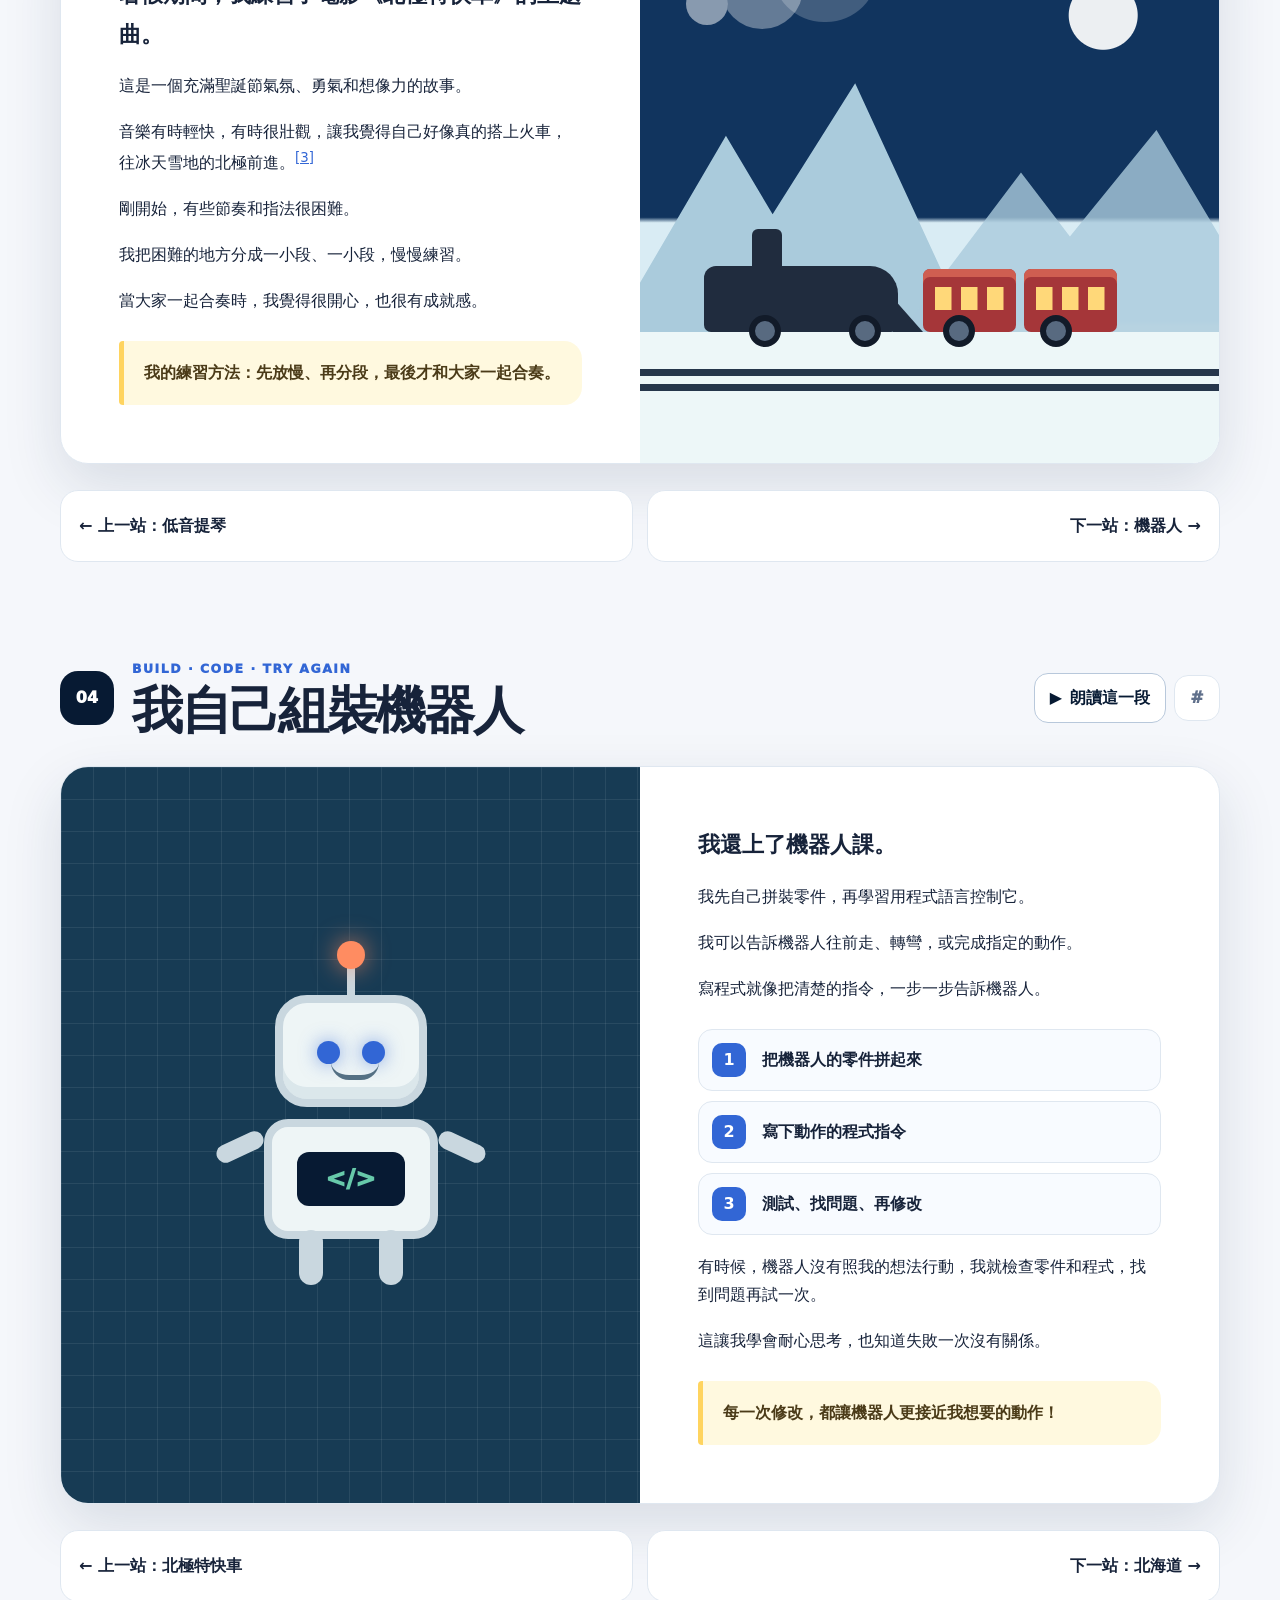
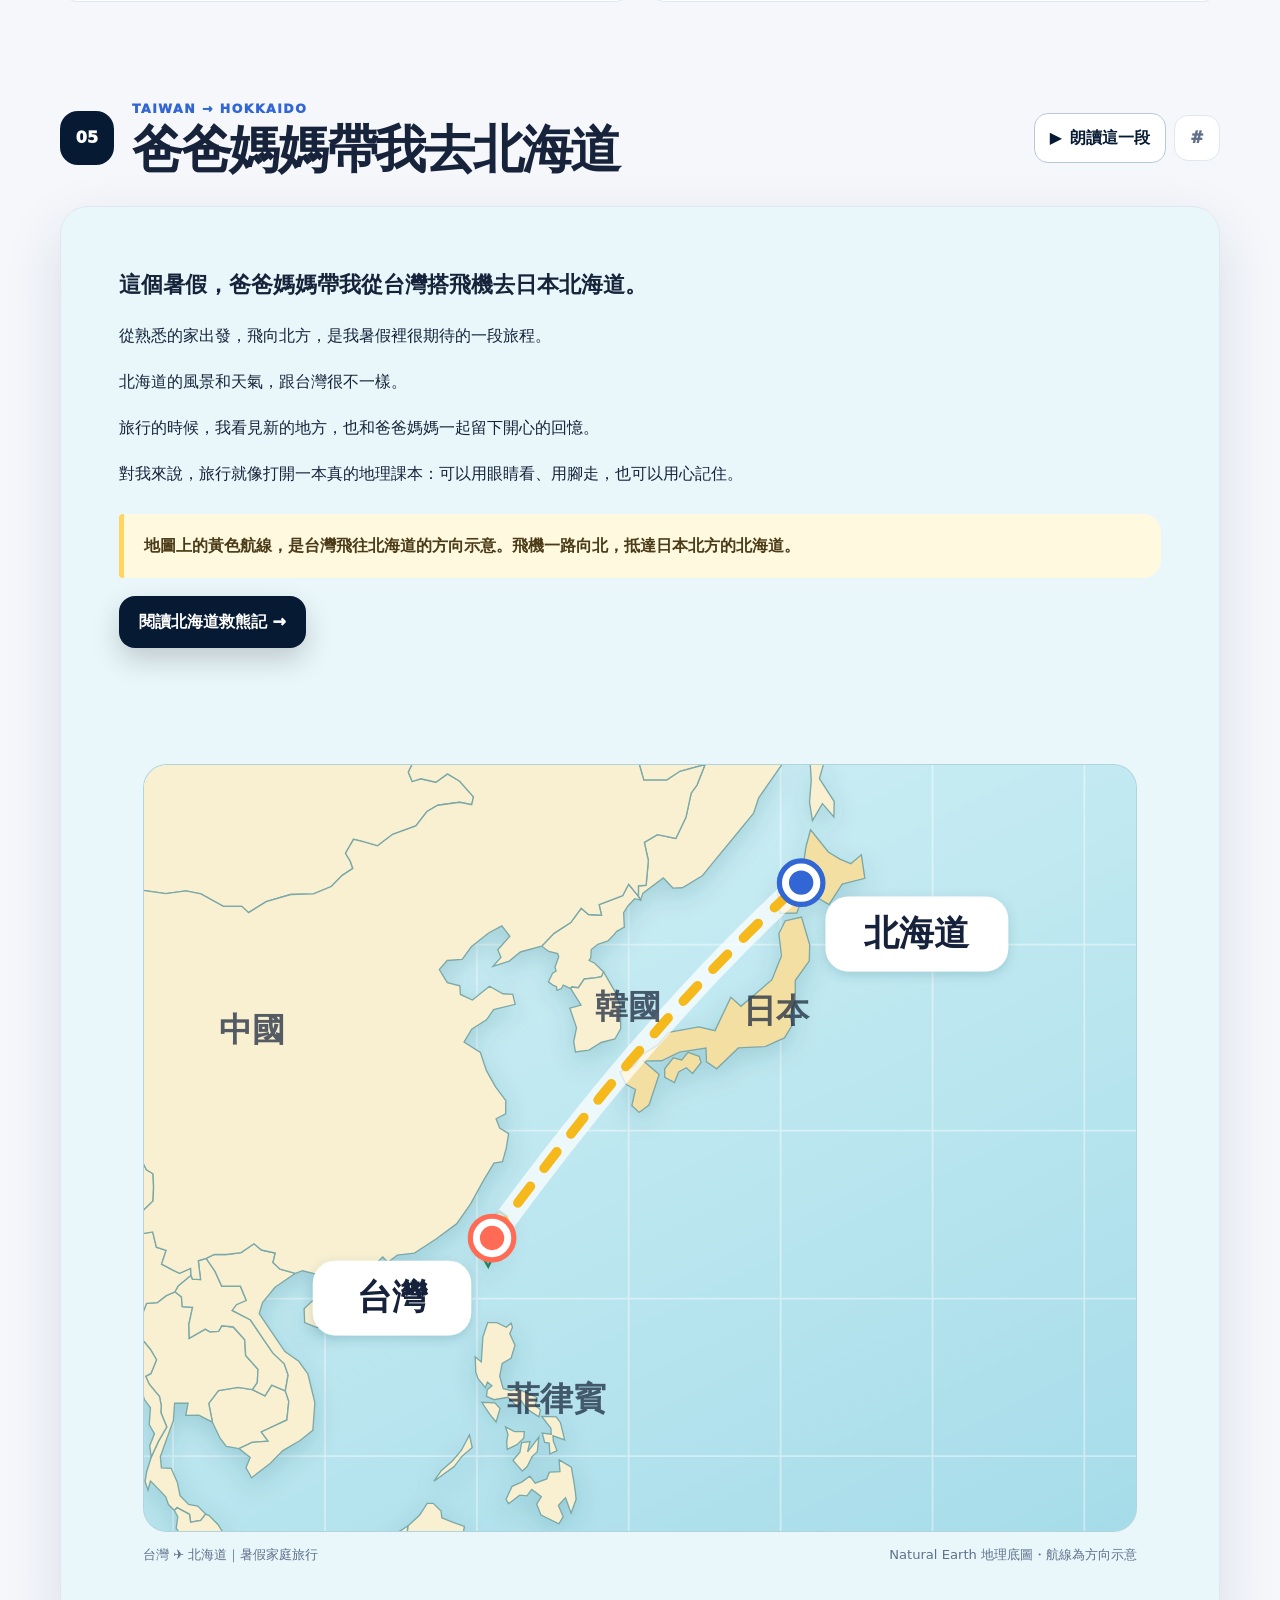
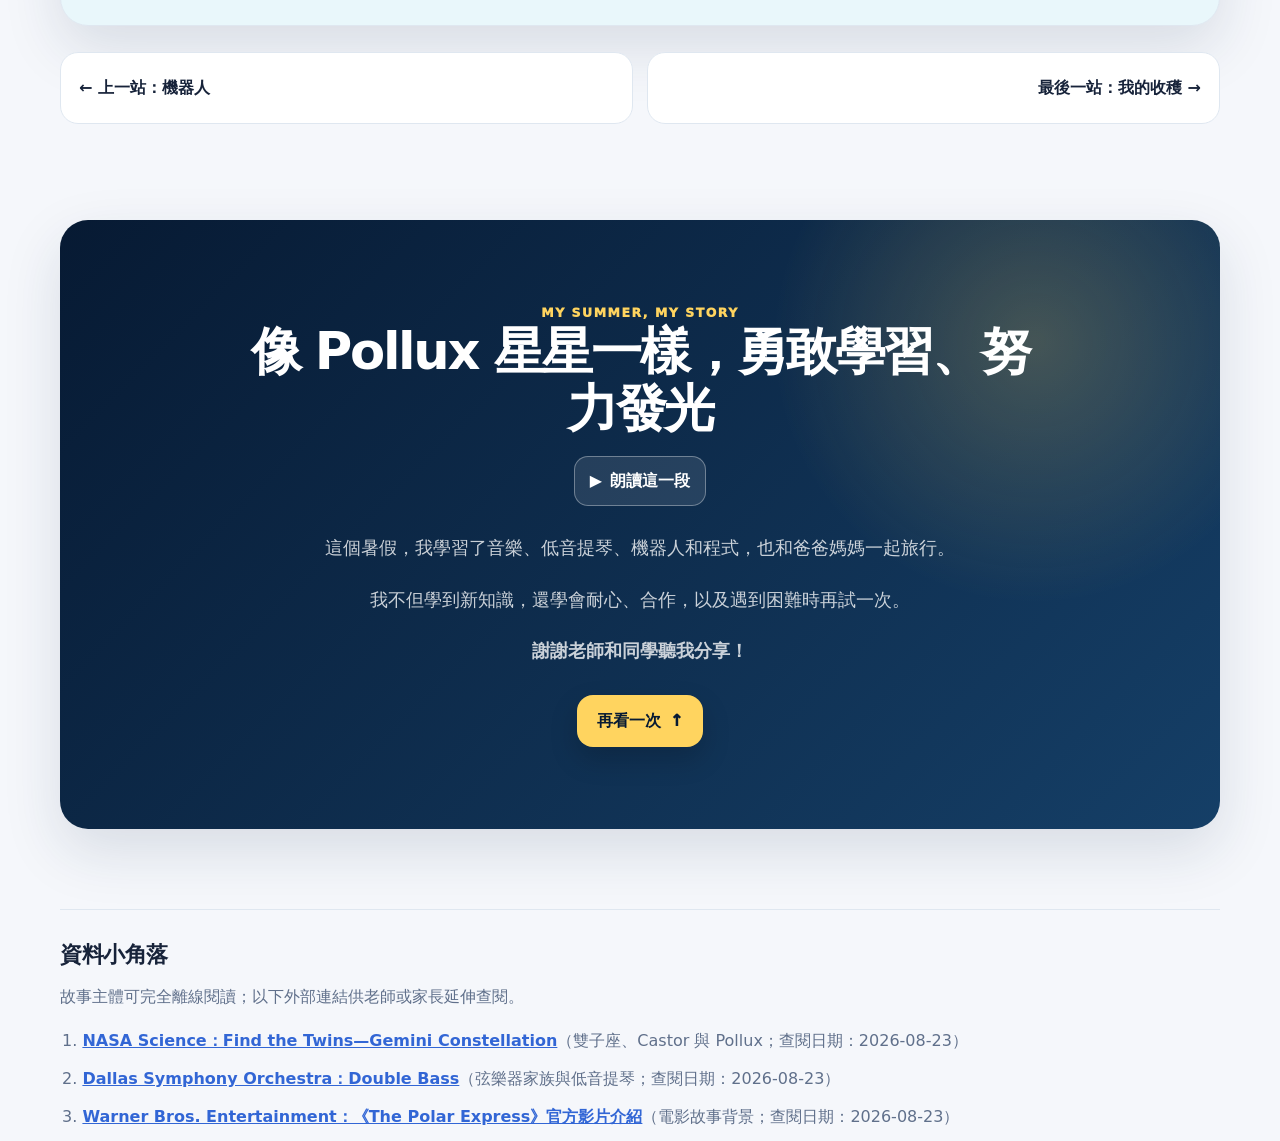
==== commit 5156a656: "Add homepage playlist and clearer home navigation" ====
--- a/index.html
+++ b/index.html
@@ -216,6 +216,74 @@
       gap: 12px;
       margin-top: 32px;
     }
+    .hero-music {
+      max-width: 620px;
+      margin-top: 22px;
+      padding: 14px;
+      border: 1px solid rgba(255,255,255,.2);
+      border-radius: 22px;
+      background: rgba(5,20,42,.48);
+      box-shadow: 0 16px 36px rgba(0,0,0,.16);
+      backdrop-filter: blur(10px);
+    }
+    .playlist-head {
+      display: flex;
+      flex-wrap: wrap;
+      gap: 8px;
+      align-items: center;
+      justify-content: space-between;
+      margin: 0 2px 10px;
+    }
+    .hero-music-label {
+      margin: 0;
+      color: var(--star);
+      font-size: .88rem;
+      font-weight: 950;
+      letter-spacing: .04em;
+    }
+    .playlist-count {
+      color: rgba(255,255,255,.62);
+      font-size: .78rem;
+      font-weight: 800;
+      letter-spacing: 0;
+    }
+    .hero-track-list {
+      display: grid;
+      gap: 6px;
+      margin: 0;
+      padding: 0;
+      list-style: none;
+    }
+    .playlist-track {
+      min-height: 64px;
+      display: grid;
+      grid-template-columns: 30px minmax(0, 1fr) auto 34px;
+      gap: 7px;
+      align-items: center;
+      padding: 8px 10px;
+      border-radius: 15px;
+      background: rgba(255,255,255,.08);
+      color: #fff;
+      text-decoration: none;
+      transition: background .18s ease, transform .18s ease;
+    }
+    .playlist-track:hover { background: rgba(255,255,255,.15); transform: translateX(2px); }
+    .track-index { color: rgba(255,255,255,.5); font-size: .76rem; font-weight: 900; }
+    .track-info { min-width: 0; }
+    .track-title { display: block; overflow: hidden; font-size: .9rem; line-height: 1.35; text-overflow: ellipsis; white-space: nowrap; }
+    .track-source { display: block; margin-top: 2px; color: rgba(255,255,255,.58); font-size: .7rem; font-weight: 750; }
+    .track-duration { color: rgba(255,255,255,.68); font-size: .76rem; font-variant-numeric: tabular-nums; font-weight: 800; }
+    .track-play {
+      width: 34px;
+      aspect-ratio: 1;
+      display: grid;
+      place-items: center;
+      border-radius: 50%;
+      background: var(--star);
+      color: var(--night);
+      font-size: .72rem;
+      box-shadow: 0 6px 16px rgba(0,0,0,.2);
+    }
     .button {
       display: inline-flex;
       align-items: center;
@@ -1023,6 +1091,30 @@
           <p class="hero-copy">大家好，我是 Pollux。這個暑假，我拉了低音提琴、練習電影配樂、組裝機器人，也和爸爸媽媽飛到了北海道。準備好跟我一起出發了嗎？</p>
           <div class="hero-actions">
             <a class="button" href="#my-name">開始我的分享 <span aria-hidden="true">↓</span></a>
+          </div>
+          <div class="hero-music" aria-labelledby="hero-music-title">
+            <div class="playlist-head">
+              <p class="hero-music-label" id="hero-music-title">♫ 我的音樂播放清單</p>
+              <span class="playlist-count">2 首・線上播放</span>
+            </div>
+            <ol class="hero-track-list">
+              <li>
+                <a class="playlist-track" href="https://www.mureka.ai/song-detail/M3XDAqjqL9E5KuG3tqcuJe?is_from_share=1" target="_blank" rel="noopener noreferrer" aria-label="到 Mureka 播放小暴龍の冒險でGo!">
+                  <span class="track-index" aria-hidden="true">01</span>
+                  <span class="track-info"><strong class="track-title">小暴龍の冒險でGo!</strong><small class="track-source">Mureka・需要網路 ↗</small></span>
+                  <span class="track-duration" aria-hidden="true">02:33</span>
+                  <span class="track-play" aria-hidden="true">▶</span>
+                </a>
+              </li>
+              <li>
+                <a class="playlist-track" href="https://www.mureka.ai/song-detail/SUcBDe5dMX1SEF9JnrdeUn?is_from_share=1" target="_blank" rel="noopener noreferrer" aria-label="到 Mureka 播放領土邊疆的微行軍">
+                  <span class="track-index" aria-hidden="true">02</span>
+                  <span class="track-info"><strong class="track-title">領土邊疆的微行軍</strong><small class="track-source">Mureka・需要網路 ↗</small></span>
+                  <span class="track-duration" aria-hidden="true">03:45</span>
+                  <span class="track-play" aria-hidden="true">▶</span>
+                </a>
+              </li>
+            </ol>
           </div>
         </div>
         <figure class="hero-photo">
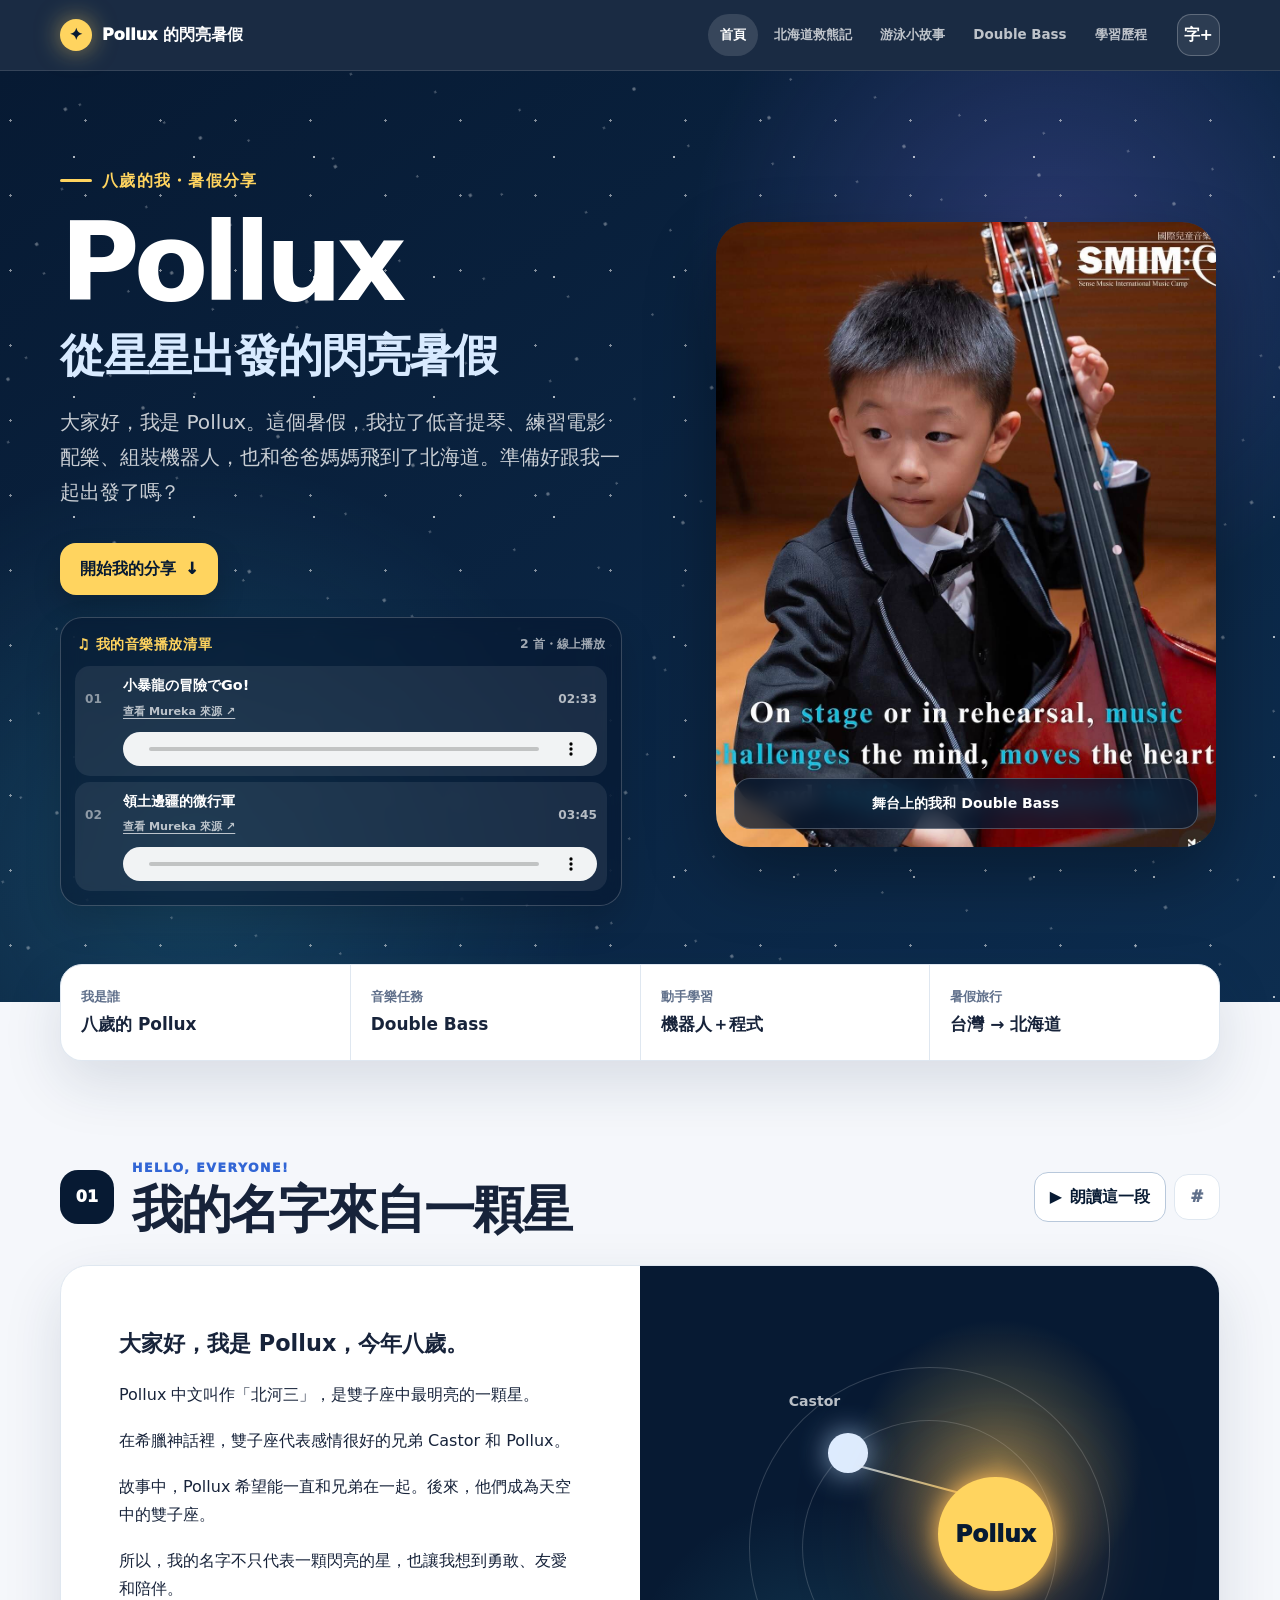
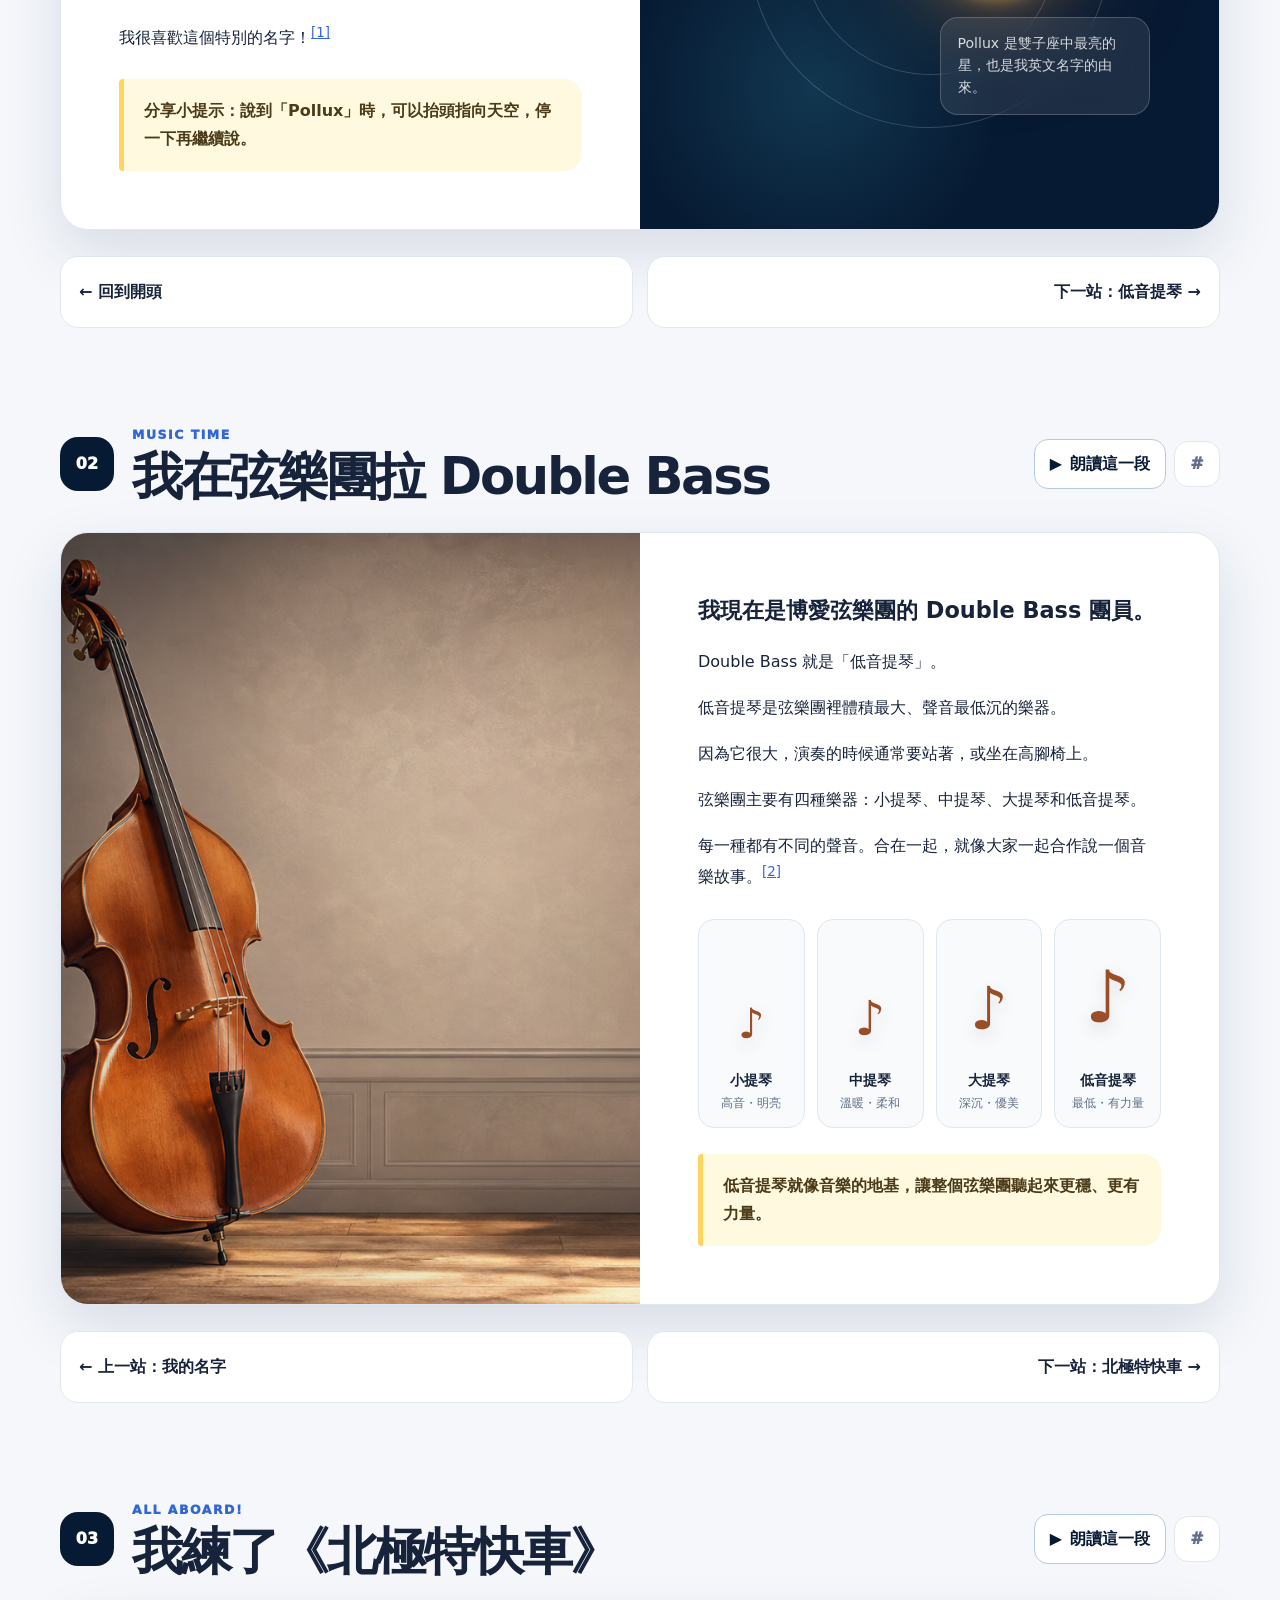
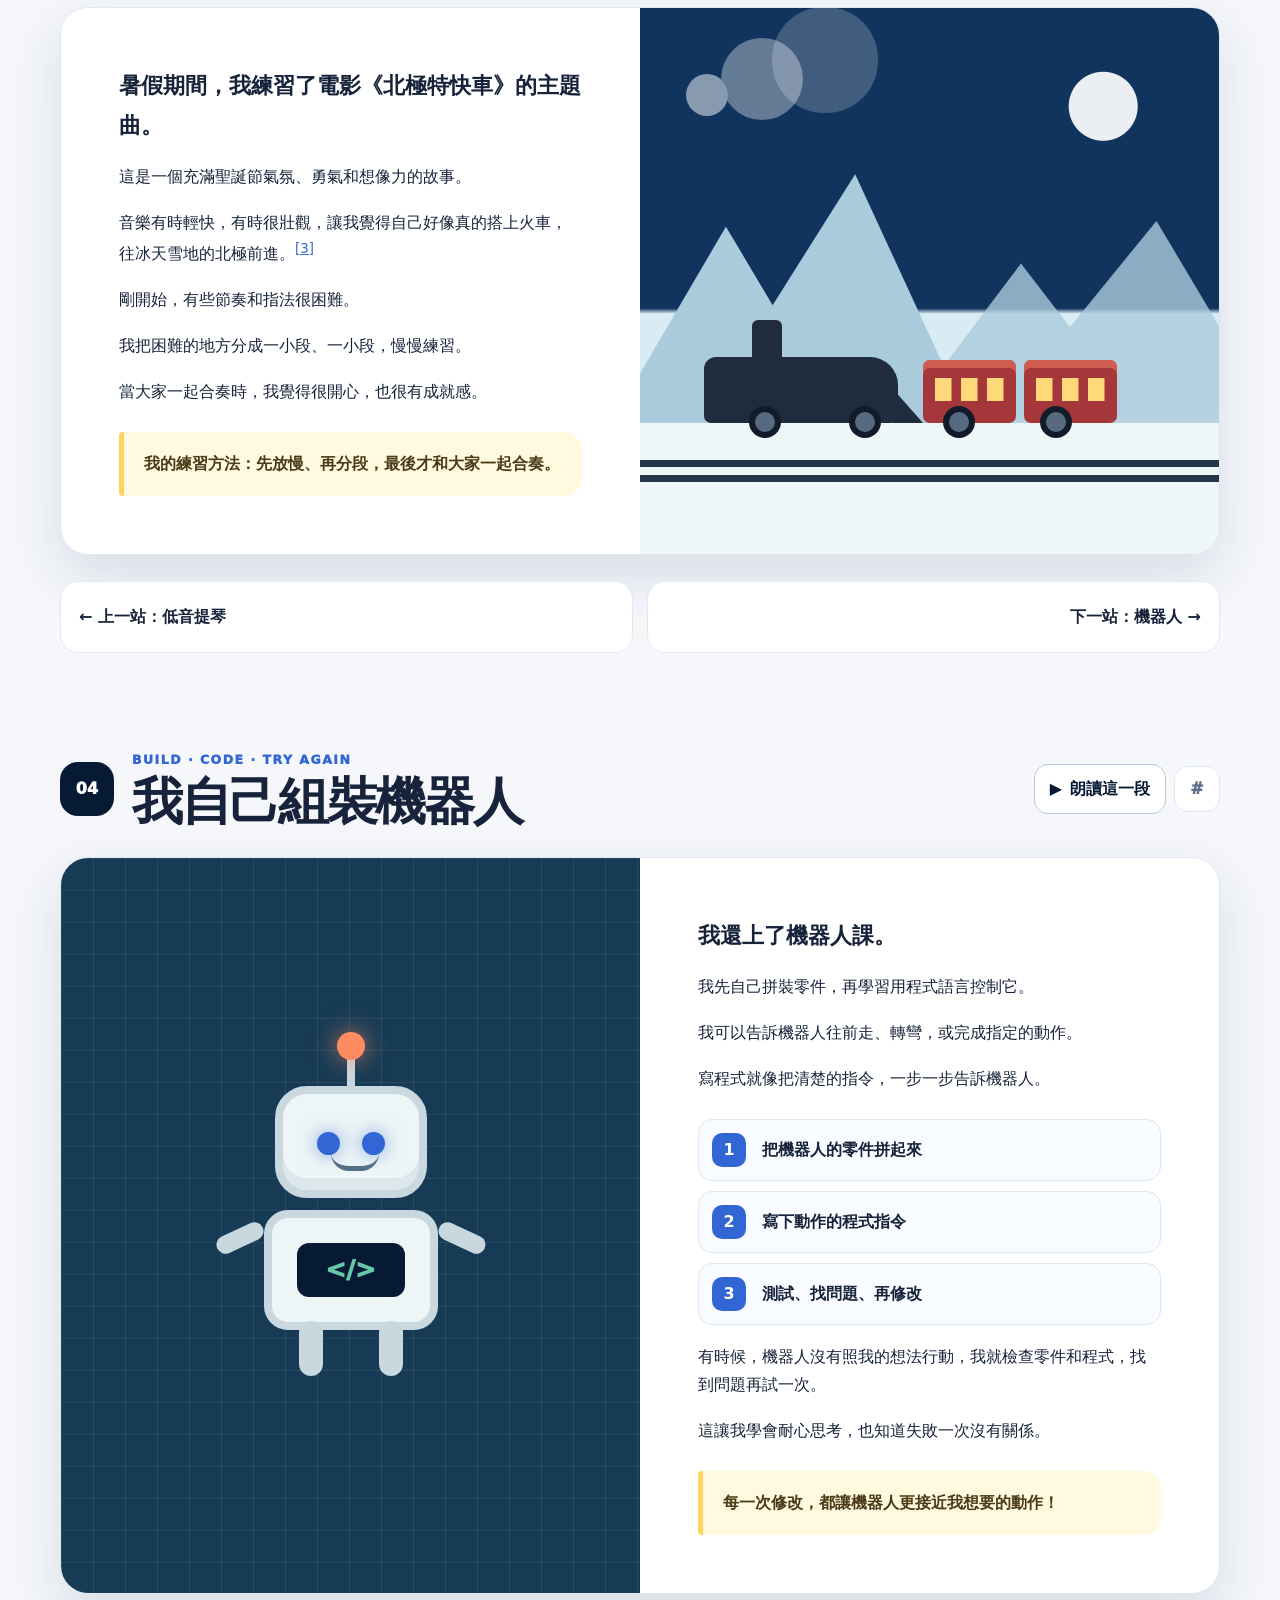
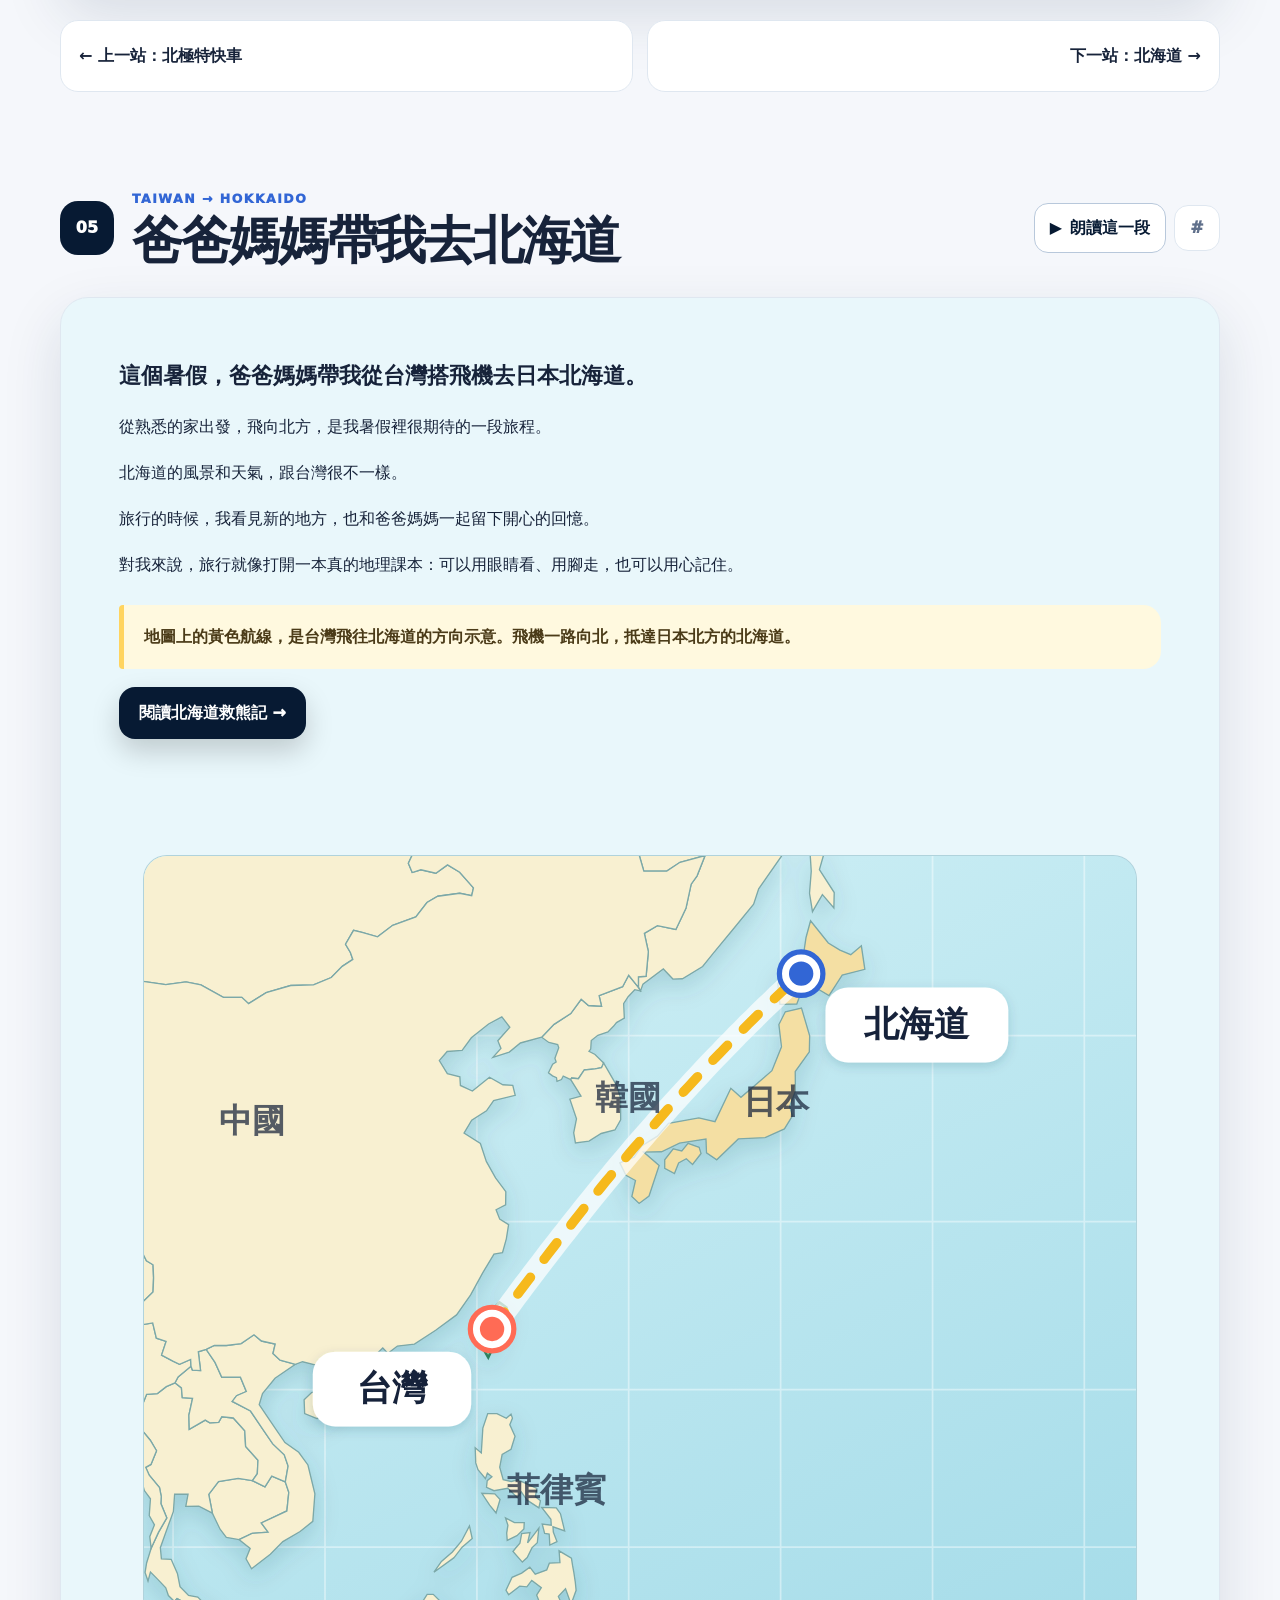
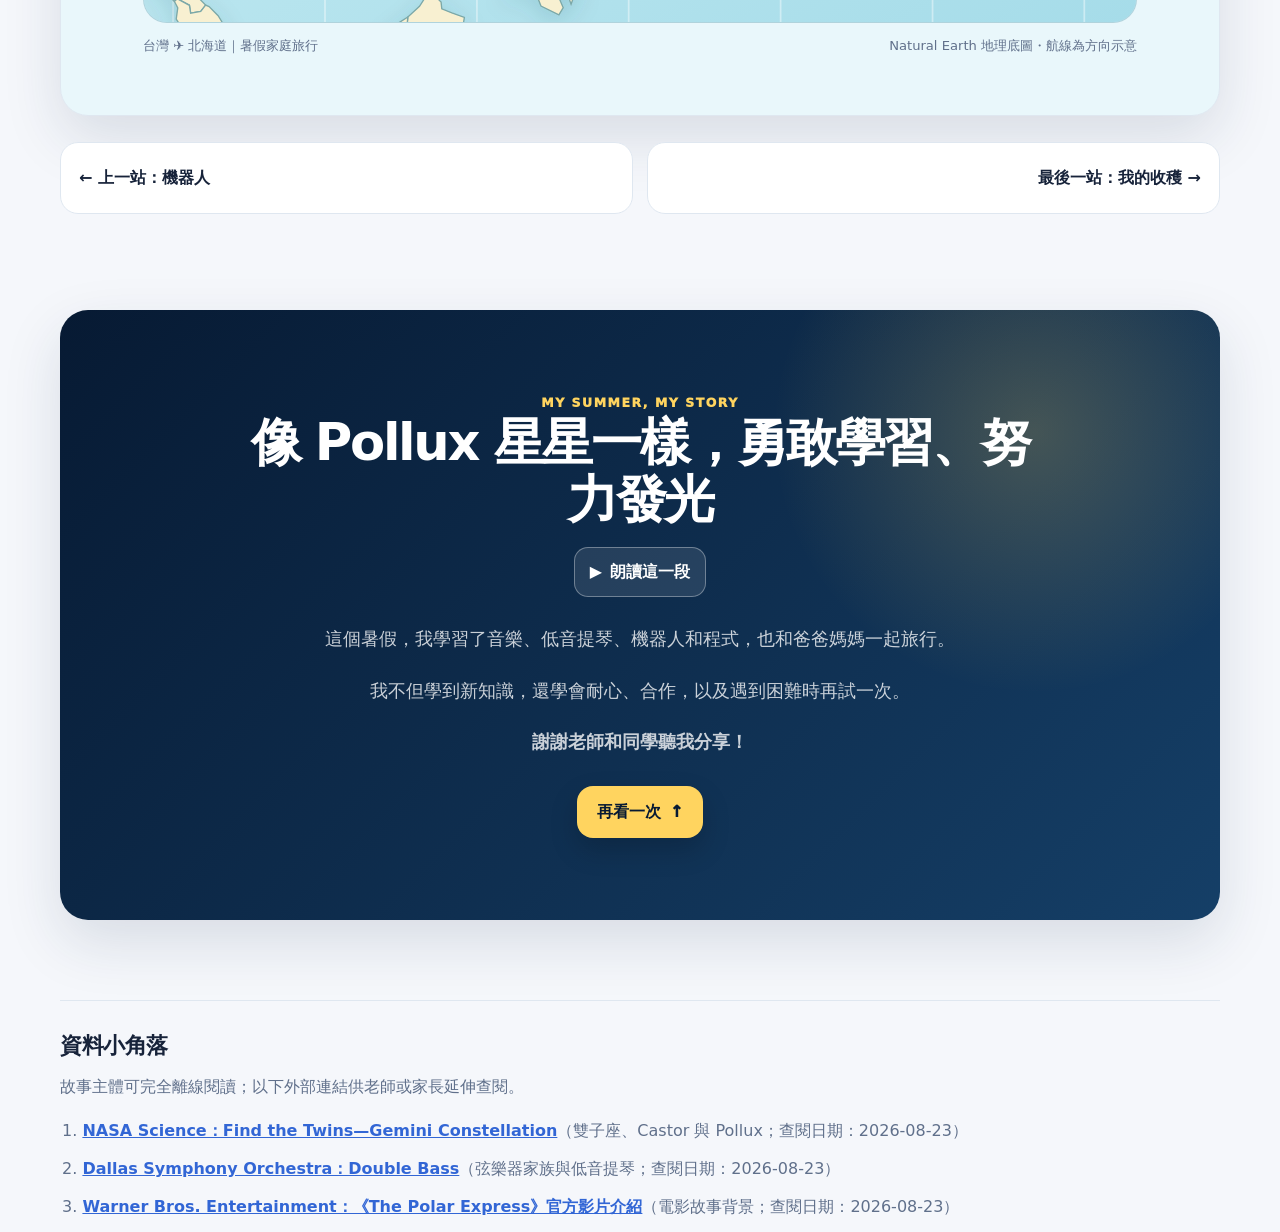
==== commit 0af2f2b9: "Embed homepage audio playlist" ====
--- a/index.html
+++ b/index.html
@@ -255,34 +255,36 @@
       list-style: none;
     }
     .playlist-track {
-      min-height: 64px;
-      display: grid;
-      grid-template-columns: 30px minmax(0, 1fr) auto 34px;
-      gap: 7px;
+      min-height: 96px;
+      display: grid;
+      grid-template-columns: 30px minmax(0, 1fr) auto;
+      gap: 8px;
       align-items: center;
-      padding: 8px 10px;
+      padding: 10px;
       border-radius: 15px;
       background: rgba(255,255,255,.08);
       color: #fff;
-      text-decoration: none;
-      transition: background .18s ease, transform .18s ease;
-    }
-    .playlist-track:hover { background: rgba(255,255,255,.15); transform: translateX(2px); }
+      transition: background .18s ease;
+    }
+    .playlist-track:focus-within,
+    .playlist-track:hover { background: rgba(255,255,255,.13); }
     .track-index { color: rgba(255,255,255,.5); font-size: .76rem; font-weight: 900; }
     .track-info { min-width: 0; }
     .track-title { display: block; overflow: hidden; font-size: .9rem; line-height: 1.35; text-overflow: ellipsis; white-space: nowrap; }
-    .track-source { display: block; margin-top: 2px; color: rgba(255,255,255,.58); font-size: .7rem; font-weight: 750; }
+    .track-source {
+      display: inline-block;
+      margin-top: 2px;
+      color: rgba(255,255,255,.7);
+      font-size: .7rem;
+      font-weight: 750;
+      text-underline-offset: 3px;
+    }
     .track-duration { color: rgba(255,255,255,.68); font-size: .76rem; font-variant-numeric: tabular-nums; font-weight: 800; }
-    .track-play {
-      width: 34px;
-      aspect-ratio: 1;
-      display: grid;
-      place-items: center;
-      border-radius: 50%;
-      background: var(--star);
-      color: var(--night);
-      font-size: .72rem;
-      box-shadow: 0 6px 16px rgba(0,0,0,.2);
+    .track-audio {
+      grid-column: 2 / -1;
+      width: 100%;
+      height: 34px;
+      accent-color: var(--star);
     }
     .button {
       display: inline-flex;
@@ -1098,21 +1100,17 @@
               <span class="playlist-count">2 首・線上播放</span>
             </div>
             <ol class="hero-track-list">
-              <li>
-                <a class="playlist-track" href="https://www.mureka.ai/song-detail/M3XDAqjqL9E5KuG3tqcuJe?is_from_share=1" target="_blank" rel="noopener noreferrer" aria-label="到 Mureka 播放小暴龍の冒險でGo!">
+              <li class="playlist-track">
                   <span class="track-index" aria-hidden="true">01</span>
-                  <span class="track-info"><strong class="track-title">小暴龍の冒險でGo!</strong><small class="track-source">Mureka・需要網路 ↗</small></span>
+                  <span class="track-info"><strong class="track-title">小暴龍の冒險でGo!</strong><a class="track-source" href="https://www.mureka.ai/song-detail/M3XDAqjqL9E5KuG3tqcuJe?is_from_share=1" target="_blank" rel="noopener noreferrer">查看 Mureka 來源 ↗</a></span>
                   <span class="track-duration" aria-hidden="true">02:33</span>
-                  <span class="track-play" aria-hidden="true">▶</span>
-                </a>
+                  <audio class="track-audio" controls preload="metadata" controlslist="nodownload" aria-label="在本頁播放：小暴龍の冒險でGo!" src="https://static-cos.mureka.ai/cos-prod/song/basic-audio/20260612/music_143843997581313_DYmAwDZULkwd12vG7fkk91_vrupgn.mp3"></audio>
               </li>
-              <li>
-                <a class="playlist-track" href="https://www.mureka.ai/song-detail/SUcBDe5dMX1SEF9JnrdeUn?is_from_share=1" target="_blank" rel="noopener noreferrer" aria-label="到 Mureka 播放領土邊疆的微行軍">
+              <li class="playlist-track">
                   <span class="track-index" aria-hidden="true">02</span>
-                  <span class="track-info"><strong class="track-title">領土邊疆的微行軍</strong><small class="track-source">Mureka・需要網路 ↗</small></span>
+                  <span class="track-info"><strong class="track-title">領土邊疆的微行軍</strong><a class="track-source" href="https://www.mureka.ai/song-detail/SUcBDe5dMX1SEF9JnrdeUn?is_from_share=1" target="_blank" rel="noopener noreferrer">查看 Mureka 來源 ↗</a></span>
                   <span class="track-duration" aria-hidden="true">03:45</span>
-                  <span class="track-play" aria-hidden="true">▶</span>
-                </a>
+                  <audio class="track-audio" controls preload="metadata" controlslist="nodownload" aria-label="在本頁播放：領土邊疆的微行軍" src="https://static-cos.mureka.ai/cos-prod/song/basic-audio/20260612/music_143844966531074_LwkqLxW3eizKrDB8DAebBd_pmojqr.mp3"></audio>
               </li>
             </ol>
           </div>
@@ -1323,6 +1321,7 @@
       const textToggle = document.getElementById('textToggle');
       const sectionAudio = document.getElementById('sectionAudio');
       const speechButtons = [...document.querySelectorAll('.section-speech')];
+      const playlistAudio = [...document.querySelectorAll('.track-audio')];
       let activeSpeechButton = null;
       let activeSpeechSection = null;
 
@@ -1401,6 +1400,7 @@
           }
 
           stopSectionAudio();
+          playlistAudio.forEach(audio => audio.pause());
           activeSpeechButton = button;
           activeSpeechSection = document.querySelector(button.dataset.section);
           activeSpeechSection?.classList.add('is-reading');
@@ -1417,6 +1417,15 @@
           }
           toast.classList.add('show');
           setTimeout(() => toast.classList.remove('show'), 2200);
+        });
+      });
+
+      playlistAudio.forEach(audio => {
+        audio.addEventListener('play', () => {
+          stopSectionAudio();
+          playlistAudio.forEach(otherAudio => {
+            if (otherAudio !== audio) otherAudio.pause();
+          });
         });
       });
 
